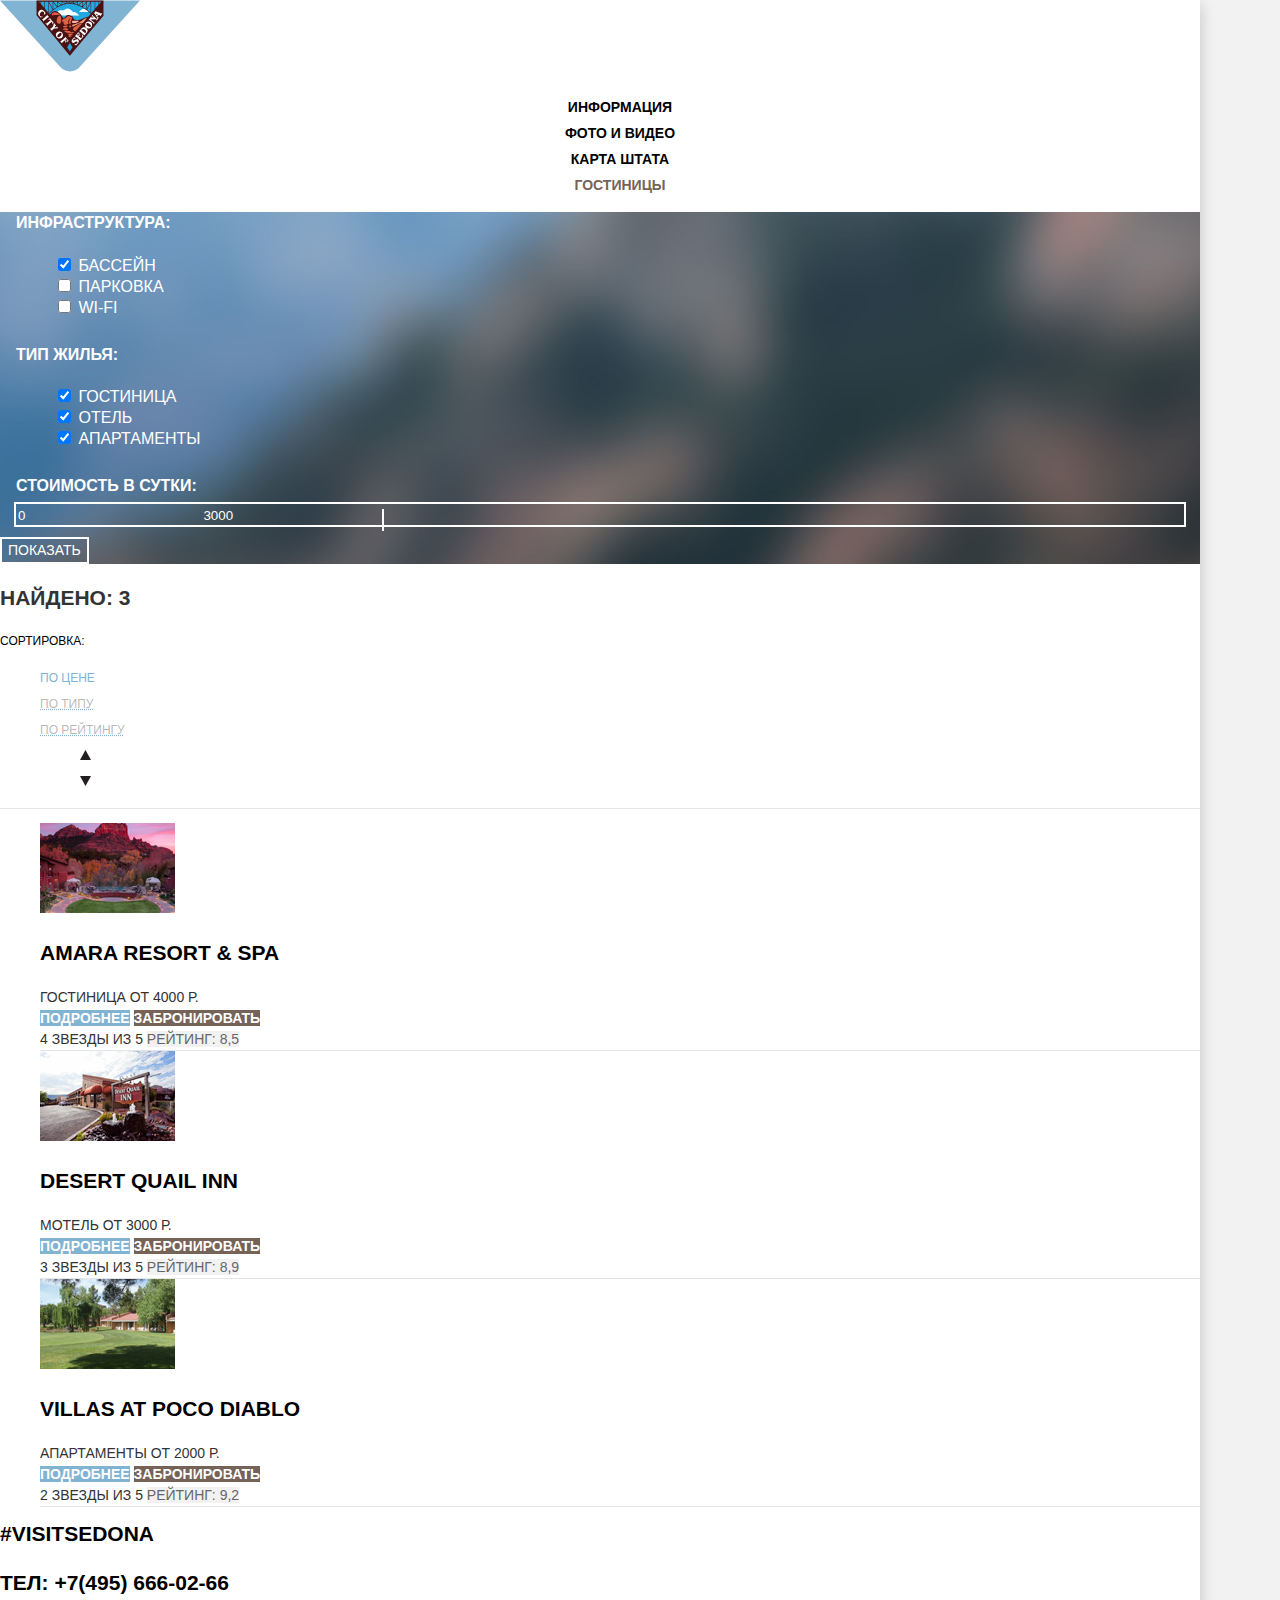
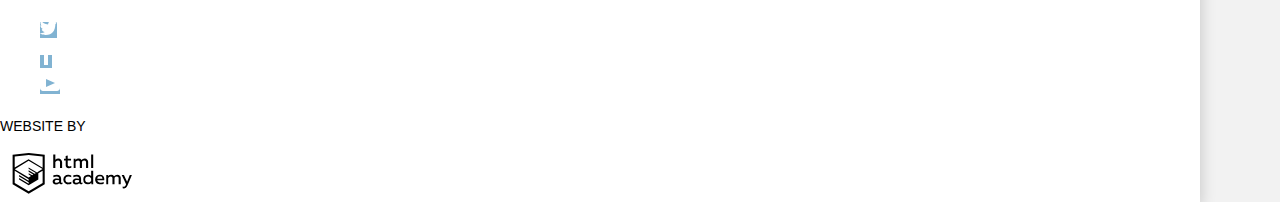
==== hotels.html @ ed93a3ad "Вносит правки в базовую стилизацию" ====
<!DOCTYPE html>
<html lang="ru">
  <head>
    <meta charset="utf-8">
    <title>Поиск жилья в городе Седона</title>
    <link href="css/normalize.css" rel="stylesheet">
    <link href="css/style.css" rel="stylesheet">
  </head>
  <body>
    <div class="container">
      <header class="main-header">
        <a href="index.html" class="main-header-logo">
          <img src="img/logo-sedona.svg" width="140" height="72" alt="Логотип сайта «Седона»">
        </a>
        <nav class="main-navigation">
          <ul class="main-navigation-list">
            <li class="main-navigation-item"><a href="info.html">Информация</a></li>
            <li class="main-navigation-item"><a href="media.html">Фото и видео</a></li>
            <li class="main-navigation-item"><a href="map.html">Карта штата</a></li>
            <li class="main-navigation-item"><a class="nav-active">Гостиницы</a></li>
          </ul>
        </nav>
      </header>

      <main class="hotels-main">
        <h1 class="visually-hidden">Поиск жилья в городе Седона</h1>
        <section class="hotels-filter">
          <h2 class="visually-hidden">Фильтр жилья</h2>
          <form class="filter-form" action="https://echo.htmlacademy.ru" method="get">
            <fieldset class="filter-fieldset">
              <legend class="filter-head">Инфраструктура:</legend>
              <ul class="filter-checkbox">
                <li><input id="filter-pool" type="checkbox" value="pool" name="hotel-amenities" checked> <label for="filter-pool">Бассейн</label></li>
                <li><input id="filter-parking" type="checkbox" value="parking" name="hotel-amenities"> <label for="filter-parking">Парковка</label></li>
                <li><input id="filter-wifi" type="checkbox" value="wi-fi" name="hotel-amenities"> <label for="filter-wifi">Wi-fi</label></li>
              </ul>
            </fieldset>
            <fieldset class="filter-fieldset">
              <legend class="filter-head">Тип жилья:</legend>
              <ul class="filter-checkbox">
                <li><input id="filter-hotel" type="checkbox" value="hotel" name="hotel-type" checked> <label for="filter-hotel">Гостиница</label></li>
                <li><input id="filter-hostel" type="checkbox" value="hostel" name="hotel-type" checked> <label for="filter-hostel">Отель</label></li>
                <li><input id="filter-apartment" type="checkbox" value="apartment" name="hotel-type" checked> <label for="filter-apartment">Апартаменты</label></li>
              </ul>
            </fieldset>
            <fieldset class="filter-fieldset">
              <legend class="filter-head">Стоимость в сутки:</legend>
                <div class="range-output">
                  <input class="range-output-field" id="filter-min" type="number" value="0" name="min"> <label class="visually-hidden" for="filter-min">Минимальная стоимость</label>
                  <input class="range-output-field" id="filter-max" type="number" value="3000" name="max"> <label class="visually-hidden" for="filter-max">Максимальная стоимость</label>
                </div>
                <div class="range-slider">
                  <div class="range-slider-pin range-slider-pin-min"></div>
                  <div class="range-slider-pin range-slider-pin-max"></div>
                </div>
              </fieldset>
            <button class="filter-btn" type="submit">Показать</button>
          </form>
        </section>

        <section class="hotels-sorting">
          <h2 class="visually-hidden">Сортировка вариантов жилья</h2>
            <p class="hotels-sorting-head">Найдено: <span class="sorting-result">3</span></p>
            <p class="sorting-types-head">Сортировка:</p>
            <ul class="sorting-types">
              <li><a class="sorting-active">По цене</a></li>
              <li><a class="sorting-inactive" href="#">По типу</a></li>
              <li><a class="sorting-inactive" href="#">По рейтингу</a></li>
              <li>
                <ul class="sorting-arrows">
                  <li><a class="arrow-inactive" href="#"><img src="img/arrow-up.svg" width="11" height="10" alt="Сортировка от меньшего к большему"></a></li> <!--Опять же не знаю как раскрасить свг при активности-->
                  <li><a class="arrow-active"><img src="img/arrow-down.svg" width="11" height="10" alt="Сортировка от большего к меньшему"></a></li>
                </ul>
              </li>
            </ul>
        </section>

        <section class="hotels">
          <h2 class="visually-hidden">Список вариантов жилья</h2>
          <ul class="hotel-list">
            <li class="hotel-item">
              <img src="img/hotel-1.jpg" width="135" height="90" alt="Фото гостиницы «Amara Resort & Spa»">
              <div>
                <a class="hotel-name" href="hotel-info/amara-resort-and-spa.html">
                  <h3 class="hotel-item-head">Amara Resort & Spa</h3>
                </a>
                <div class="hotel-list-info">
                  <span>Гостиница</span>
                  <span>От 4000 Р.</span>
                </div>
                <div class="hotel-item-btns">
                  <a class="hotel-details" href="hotel-info/amara-resort-and-spa.html">Подробнее</a>
                  <a class="hotel-book" href="hotel-booking.html">Забронировать</a>
                </div>
              </div>
              <div class="hotel-item-rate">
                <span class="star-range">4 звезды из 5</span><!--не знаю как оформить-->
                <span class="raiting">Рейтинг: 8,5</span>
              </div>
            </li>
            <li class="hotel-item">
              <img src="img/hotel-2.jpg" width="135" height="90" alt="Фото мотеля «Desert Quail Inn»">
              <div>
                <a class="hotel-name" href="hotel-info/desert-quail-inn.html">
                  <h3 class="hotel-item-head">Desert Quail Inn</h3>
                </a>
                <div class="hotel-list-info">
                  <span>Мотель</span>
                  <span>От 3000 Р.</span>
                </div>
                <div class="hotel-item-btns">
                  <a class="hotel-details" href="hotel-info/desert-quail-inn.html">Подробнее</a>
                  <a class="hotel-book" href="hotel-booking.html">Забронировать</a>
                </div>
              </div>
              <div class="hotel-item-rate">
                <span class="star-range">3 звезды из 5</span><!--не знаю как оформить-->
                <span class="raiting">Рейтинг: 8,9</span>
              </div>
            </li>
            <li class="hotel-item">
              <img src="img/hotel-3.jpg" width="135" height="90" alt="Фото мотеля «Villas at Poco Diablo»">
              <div>
                <a class="hotel-name" href="hotel-info/villas-at-poco-diablo.html">
                  <h3 class="hotel-item-head">Villas at Poco Diablo</h3>
                </a>
                <div class="hotel-list-info">
                  <span>Апартаменты</span>
                  <span>От 2000 Р.</span>
                </div>
                <div class="hotel-item-btns">
                  <a class="hotel-details" href="hotel-info/villas-at-poco-diablo.html">Подробнее</a>
                  <a class="hotel-book" href="hotel-booking.html">Забронировать</a>
                </div>
              </div>
              <div class="hotel-item-rate">
                <span class="star-range">2 звезды из 5</span><!--не знаю как оформить-->
                <span class="raiting">Рейтинг: 9,2</span>
              </div>
            </li>
          </ul>
        </section>
      </main>

      <footer class="main-footer">
        <span class="footer-hashtag">#visitSEDONA</span>
         <p class="footer-text">Тел: <a class="footer-phone" href="tel:+74956660266">+7(495) 666-02-66</a></p>
        <ul class="footer-social">
          <li>
            <a class="social-btn" href="#">
              <img src="img/icon-twt.svg" width="17" height="15" alt="Твиттер"> <!--Сделать ховеры на свг-->
              <!--
              <svg xmlns="http://www.w3.org/2000/svg" viewBox="0 0 17 15" xml:space="preserve">
                <path fill="#FFFFFF" d="M10.95,0.144c1.685-0.496,2.984,0.27,3.577,1.179c0.673-0.231,1.331-0.481,2.011-0.708
              			c-0.004,0.861-0.522,1.513-0.857,1.768c0.685,0.17,1.304-0.491,1.304-0.491c-0.169,1-1.006,1.788-1.563,2.024
              			c-0.231,6.75-3.175,11.217-10.077,11.082c-0.522,0,0.075,0-0.446,0c-0.41,0-4.164-0.46-4.898-1.887
              			c2.271,0.196,3.893-0.422,4.693-1.177c-0.96-0.3-2.679-0.477-2.979-2.95C2.064,9.09,2.279,9.212,2.905,9.103
              			C1.705,8.247,0.374,7.53,0.448,5.33c0.285,0.328,1.067,0.536,1.34,0.472c-0.703-0.241-1.97-3.36-0.894-4.952
              			c1.818,1.854,3.735,3.606,7.152,3.773C8.254,2.33,9.183,0.793,10.95,0.144z"/>
              </svg>
            -->
            </a>
          </li>
          <li>
            <a class="social-btn" href="#">
              <img src="img/icon-fb.svg" width="12" height="22" alt="Фейсбук"> <!--Сделать ховеры на свг-->
              <!--
              <svg xmlns="http://www.w3.org/2000/svg" viewBox="0 0 12 22" >
              <path fill="#FFFFFF" d="M12,4V0H8C5.791,0,4,1.791,4,4v4H0v4h4v10h4V12h4V8H8V4H12z"/>
              </svg>
            -->
            </a>
          </li>
          <li>
            <a class="social-btn" href="#">
              <img src="img/icon-yt.svg" width="20" height="16" alt="Ютуб"> <!--Сделать ховеры на свг-->
              <!--
              <svg xmlns="http://www.w3.org/2000/svg" viewBox="0 0 20 16" enable-background="new 0 0 20 16">
                <path fill="#FFFFFF" d="M17,0H3C1.35,0,0,1.35,0,3v10c0,1.65,1.35,3,3,3h14c1.65,0,3-1.35,3-3V3C20,1.35,18.65,0,17,0z
              	 M6.027,11.998V4.002L15.014,8L6.027,11.998z"/>
               -->
              </svg>
            </a>
          </li>
        </ul>
        <div>
          <p>Website by</p>
          <a class="creator-btn" href="https://htmlacademy.ru/intensive/htmlcss">
            <svg class="creator-logo" xmlns="http://www.w3.org/2000/svg" width="115" height="41" viewBox="0 0 113 39">
              <title>Логотип HTMLacademy</title>
                <path d="M46.84 28.22a2.07 2.07 0 0 0 .58-.11v1.4a3.41 3.41 0 0 1-1.24.22 1.75 1.75 0 0 1-1.75-1 5.08 5.08 0 0 1-3.3 1.13c-1.59 0-3.06-.87-3.06-2.68 0-2.24 2.08-2.93 3.9-2.93a11.63 11.63 0 0 1 2.28.26v-.31c0-1.09-.8-1.86-2.3-1.86a7.79 7.79 0 0 0-3.15.67v-1.79a10.72 10.72 0 0 1 3.35-.58c2.48 0 4 1.18 4 3.83v3.14a.57.57 0 0 0 .69.61zm-6.76-1.19a1.42 1.42 0 0 0 1.64 1.29 3.56 3.56 0 0 0 2.53-1v-1.51a10.21 10.21 0 0 0-1.9-.22c-1.1.01-2.27.35-2.27 1.45zM53.06 20.62a5.29 5.29 0 0 1 2.7.67v1.79a4.28 4.28 0 0 0-2.42-.73 2.89 2.89 0 1 0 0 5.76 5.26 5.26 0 0 0 2.55-.67v1.8a6.58 6.58 0 0 1-2.9.6 4.42 4.42 0 0 1-4.72-4.54 4.54 4.54 0 0 1 4.79-4.68zM65.84 28.22a2.07 2.07 0 0 0 .58-.11v1.4a3.41 3.41 0 0 1-1.24.22 1.75 1.75 0 0 1-1.75-1 5.08 5.08 0 0 1-3.3 1.13c-1.59 0-3.06-.87-3.06-2.68 0-2.24 2.08-2.93 3.9-2.93a11.63 11.63 0 0 1 2.28.26v-.31c0-1.09-.8-1.86-2.3-1.86a7.79 7.79 0 0 0-3.15.67v-1.79a10.72 10.72 0 0 1 3.35-.58c2.48 0 4 1.18 4 3.83v3.14a.57.57 0 0 0 .69.61zm-6.76-1.19a1.42 1.42 0 0 0 1.64 1.29 3.56 3.56 0 0 0 2.53-1v-1.51a10.21 10.21 0 0 0-1.9-.22c-1.11.01-2.27.35-2.27 1.45zM76.67 16.85v12.76h-1.76v-1.39a4.07 4.07 0 0 1-3.35 1.62 4.62 4.62 0 0 1 0-9.22 4 4 0 0 1 3.15 1.37v-5.14h2zm-4.76 5.48a2.9 2.9 0 0 0 0 5.8 3 3 0 0 0 2.79-1.84v-2.13a3.06 3.06 0 0 0-2.79-1.83zM82.99 20.62c3.48 0 4.68 2.81 4.12 5.34h-6.58c.22 1.57 1.75 2.22 3.35 2.22a6.41 6.41 0 0 0 2.77-.62v1.68a7.5 7.5 0 0 1-3.14.6c-2.68 0-5-1.53-5-4.61a4.39 4.39 0 0 1 4.48-4.61zm.09 1.62a2.39 2.39 0 0 0-2.57 2.26h4.85a2.06 2.06 0 0 0-2.28-2.26zM89.1 29.61v-8.75h1.73v1.09a4 4 0 0 1 2.92-1.33 3 3 0 0 1 2.73 1.4 4.33 4.33 0 0 1 3.06-1.4 3.21 3.21 0 0 1 3.32 3.52v5.47h-2V24.2a1.67 1.67 0 0 0-1.73-1.84 2.94 2.94 0 0 0-2.17 1.18V29.61h-2V24.2a1.67 1.67 0 0 0-1.73-1.84 3.11 3.11 0 0 0-2.32 1.35v5.91h-2zM111.47 20.86h2l-4.1 9.93c-.95 2.28-2.19 3-3.52 3a5 5 0 0 1-1.15-.15v-1.66a3 3 0 0 0 .89.13c.95 0 1.66-.67 2.17-2l.18-.44-4.16-8.82h2.13l3 6.6zM40.66 1.53v5a4 4 0 0 1 2.83-1.2A3.41 3.41 0 0 1 47.1 8.9v5.41h-2V9.15a1.9 1.9 0 0 0-2-2.1 3.08 3.08 0 0 0-2.44 1.46v5.8h-2V1.53h2zM52.43 2.42v3.12h3.17v1.71h-3.17v4c0 1.15.53 1.53 1.66 1.53a4.71 4.71 0 0 0 1.77-.35v1.68a7.14 7.14 0 0 1-2.35.38 2.68 2.68 0 0 1-3-2.88V7.23h-1.6V5.52h1.57V2.88zM58.1 14.29V5.54h1.73v1.09a4 4 0 0 1 2.92-1.33 3 3 0 0 1 2.73 1.4 4.33 4.33 0 0 1 3.06-1.4 3.21 3.21 0 0 1 3.32 3.52v5.47h-2V8.88a1.67 1.67 0 0 0-1.73-1.84 2.94 2.94 0 0 0-2.17 1.18V14.29h-2V8.88a1.67 1.67 0 0 0-1.73-1.84 3.11 3.11 0 0 0-2.32 1.35v5.91h-2zM74.72 1.52h1.95v12.76h-1.95zM15.44.02h-.16L0 1.62v28l15.28 9.09 15.28-9.09v-28zm13.12 28.45l-13.28 7.9L2 28.47V16.99l13.22 7.87v1.43l-9.07-5.4v1.38l9.11 5.47v1.46l-9.1-5.42v1.38l9.11 5.47 9.19-5.5V19.22l4.1-2.45v11.67zm0-13.16l-3.65 2.14-1.68 1-8-4.76v1.38l6.84 4.07h-.06l-.15.09-1 .57-5.64-3.36v1.38l4.45 2.65-1.05.7-3.36-2v1.38l2.21 1.3-2.25 1.35-13.16-7.82 13.17-7.92zm0-1.39L15.21 6.05l-13.2 7.86V3.41l13.28-1.39 13.28 1.39v10.51z"/>
            </svg>
          </a>
        </div>
      </footer>
    </div>
  </body>
</html>
---- css/style.css ----
/* cyrillic */
@font-face {
  font-family: "PT Sans";
  font-style: normal;
  font-weight: 400;
  font-display: swap;
  src: local("PT Sans"), local("PTSans-Regular"), url("../css/ptsans.woff2") format("woff2");
  src: local("PT Sans"), local("PTSans-Regular"), url("../css/ptsans.woff") format("woff");
}
/* cyrillic */
@font-face {
  font-family: "PT Sans";
  font-style: normal;
  font-weight: 700;
  font-display: swap;
  src: local("PT Sans Bold"), local("PTSans-Bold"), url("../css/ptsansbold.woff2") format("woff2");
  src: local("PT Sans Bold"), local("PTSans-Bold"), url("../css/ptsansbold.woff") format("woff");
}

body {
  margin: 0;
  padding: 0;

  font-family: 'PT Sans', Arial, sans-serif;
  font-size: 14px;
  line-height: 26px;
  color: #333333;

  background-color: #f2f2f2;
  text-transform: uppercase;
}

.visually-hidden,
.visually-hidden:not(:focus):not(:active),
input[type="radio"].visually-hidden,
input[type="checkbox"].visually-hidden {
  position: absolute;

  width: 1px;
  height: 1px;
  margin: -1px;
  border: 0;
  padding: 0;

  clip-path: inset(100%);
  clip: rect(0 0 0 0);
  overflow: hidden;
}

a {
  text-decoration: none;
}

.container {
  width: 1200px;
  background-color: #fff;
  box-shadow: 0 5px 15px 0px rgba(0, 1, 1, 0.2);
}

.main-navigation {
  text-transform: uppercase;
  font-weight: bold;

  background-color: #ffffff;
}

.main-navigation-list {
  list-style: none;
}

.main-navigation-list a,
.main-navigation-list li {
  text-align: center;
  color: #000000;
}

.main-navigation-list a:hover,
.main-navigation-list a:focus {
  color: #81b3d2;
}

.main-navigation-list a:active {
  color: #000000;
  opacity: 30%
}

.main-navigation-list .nav-active {
  color: #766357;
}

.main-navigation-list .nav-active:hover,
.main-navigation-list .nav-active:focus,
.main-navigation-list .nav-active:active {
  cursor: default;
  color: #766357;
}


/*main*/


.index-main {
  text-align: center;

  background-color: #ffffff;
}

.index-intro {
  width: 1200px;
  height: 510px;
  position: relative;

  text-align: center;

  background-color: #6b9ec4;
  background-image: url("../img/intro-background.jpg");
  background-position: top center;
  background-repeat: no-repeat;
}

.index-intro::after {
  content: '';
  position: absolute;
  bottom: -2px;
  left: 0px;

  width: 1200px;
  height: 59px;
  background-image: url("../img/intro-mask.svg");
}

.features-head,
.features-item .features-item-head {
  font-size: 21px;
  line-height: 26px;
  text-align: center;
  font-weight: bold;
  text-transform: uppercase;
  color: #000000;
}

.features-list,
.features-recommend-list {
  text-align: center;
  list-style: none;

  background-color: #eeeeee;
}

.features-detailed,
.features-detailed .features-item-head {
  color: #ffffff;

  background-color: #81b3d2;
}

.features-recommend-list,
.features-recommend-list .features-item-head {
  color: #000000;

  background-color: #ffffff;
}

.index-search-form {
  color: #000000;
  font-weight: bold;

  background-color: #ffffff;
  box-shadow: 0 7px 15px 0px rgba(0, 1, 1, 0.15);
}

.index-search-head {
  font-size: 30px;
  line-height: 36px;
  text-align: center;
  font-weight: bold;
  text-transform: uppercase;
  color: #000000;

  background-color: #ffffff;
}

.search-popup-btn {
  font-size: 21px;
  line-height: 26px;
  font-family: 'PT Sans', Arial, sans-serif;
  font-weight: bold;
  color: #ffffff;
  text-transform: uppercase;

  background-color: #766357;
  border: none;
}

.search-popup-btn:hover {
  background-color: #604e43;
}

.search-popup-btn:active {
  color: rgba(255, 255, 255, 0.3);
  background-color: #503e33;
}

.index-search-form input,
.index-search-form input::placeholder,
.index-search-form button {
  color: #000000;
  font-weight: bold;
  text-transform: uppercase;
  font-family: 'PT Sans', Arial, sans-serif;

  background-color: #f2f2f2;
  border: 0;
}

.hotel-search-form input:focus,
.hotel-search-form input:focus::placeholder {
  background-color: #ffffff;
  border: 2px solid #e5e5e5;
}

button.search-form-btn {
  outline: 0;
  font-size: 21px;
  line-height: 26px;
  color: #ffffff;
  background-color: #81b3d2;
}

button.search-form-btn:hover {
  background-color: #669ec0;
}
button.search-form-btn:active,
button.search-form-btn:focus {
  color: rgba(255, 255, 255, 0.3);
  background-color: #5496bd;
}

.main-footer {
  color: #000000;

  background-color: rgba(255, 255, 255, 0.9);
}

.footer-hashtag,
.footer-text {
  font-size: 21px;
  line-height: 26px;
  font-weight: bold;
}

.footer-phone {
  color: #000000;
  text-decoration: none;
}

.footer-social {
  list-style: none;
}

.social-btn {
  background-color: #81b3d2;
}

.social-btn:hover {
  background-color: #669ec0;
}

.social-btn:active {
  background-color: #5496bd;
}

.social-btn:active img {
  opacity: 30%;
}

.creator-logo {
  fill: #000000;
  width: 144px;
  height: 41px;
}

.creator-logo:hover,
.creator-logo:focus {
  fill: #81b3d2;
}

.creator-logo:active{
  fill: #bdbbbc;
}


/* hotels.html*/

.hotels-filter {
  background-color: #437aa3;
  background-image: url("../img/filter-background.jpg");
  background-repeat: no-repeat;
  background-position: 50%;
}

.filter-form {
  font-size: 16px;
  line-height: 21px;
  color: #ffffff;
}
.filter-head {
  font-weight: bold;
}

.filter-checkbox {
  list-style: none;
}
.filter-fieldset {
  border: none;
}

.range-output {
  position: relative;
  border: 2px solid #ffffff;
}

.range-output::after {
  content: '';
  position: absolute;
  width: 2px;
  height: 22px;
  top: 5px;
  bottom: 5px;
  background-color: #ffffff;
}

.range-output-field {
  color: #ffffff;
  background-color: transparent;
  border: none;
}

.filter-btn {
  font-size: 14px;
  line-height: 21px;
  text-transform: uppercase;
  color: #ffffff;

  border: 2px solid #ffffff;
  background-color: transparent;
}

.filter-btn:hover {
  color: #000000;

  background-color: #ffffff;
}

.hotels-sorting {
  border-bottom: 1px solid #e5e5e5;

}
.hotels-sorting-head {
  font-size: 21px;
  line-height: 26px;
  font-weight: bold;
}

.sorting-types-head {
  font-size: 12px;
  line-height: 18px;
  color: #000000;
}

.sorting-types,
.sorting-arrows {
  list-style: none;
}

.sorting-types a {
  font-size: 12px;
  line-height: 18px;
}

.sorting-active {
  color: #81b3d2;
}

.sorting-inactive {
  color: rgba(0, 0, 0, 0.3);
  text-decoration: underline;
  text-decoration-style: dotted;
  text-decoration-color: #81b3d2;
}

.sorting-inactive:hover {
  color: #81b3d2;
}

.sorting-inactive:active {
  color: #000000;
  text-decoration: none;
}

.arrow-active {

}

.hotel-list {
  list-style: none;
}

.hotel-item {
  font-size: 14px;
  line-height: 21px;

  border-bottom: 1px solid #e5e5e5;
  background-color: #ffffff;
}

.hotel-name,
.hotel-item-head {
  font-size: 21px;
  line-height: 26px;
  color: #000000;
  font-weight: bold;
}

.hotel-name:hover,
.hotel-item-head:hover {
  color: #81b3d2;
}

.hotel-name:active,
.hotel-item-head:active {
  color: rgba(0, 0, 0, 0.3);
}

.hotel-details {
  font-size: 14px;
  line-height: 21px;
  color: #ffffff;
  font-weight: bold;

  background-color: #81b3d2;
}

.hotel-details:hover {
  background-color: #669ec0;
}

.hotel-details:active {
  color: rgba(255, 255, 255, 0.3);

  background-color: #5496bd;
}

.hotel-book {
  font-size: 14px;
  line-height: 21px;
  color: #ffffff;
  font-weight: bold;

  background-color: #766357;
}

.hotel-book:hover {
  background-color: #604e43;
}

.hotel-book:active {
  color: rgba(255, 255, 255, 0.3);

  background-color: #503e33;
}

.star-range {
  background-image: url("../img/star.svg");
  background-repeat: repeat-x;
}

.raiting {
  font-size: 14px;
  line-height: 21px;
  color: #666666;

  background-color: #f2f2f2;
}
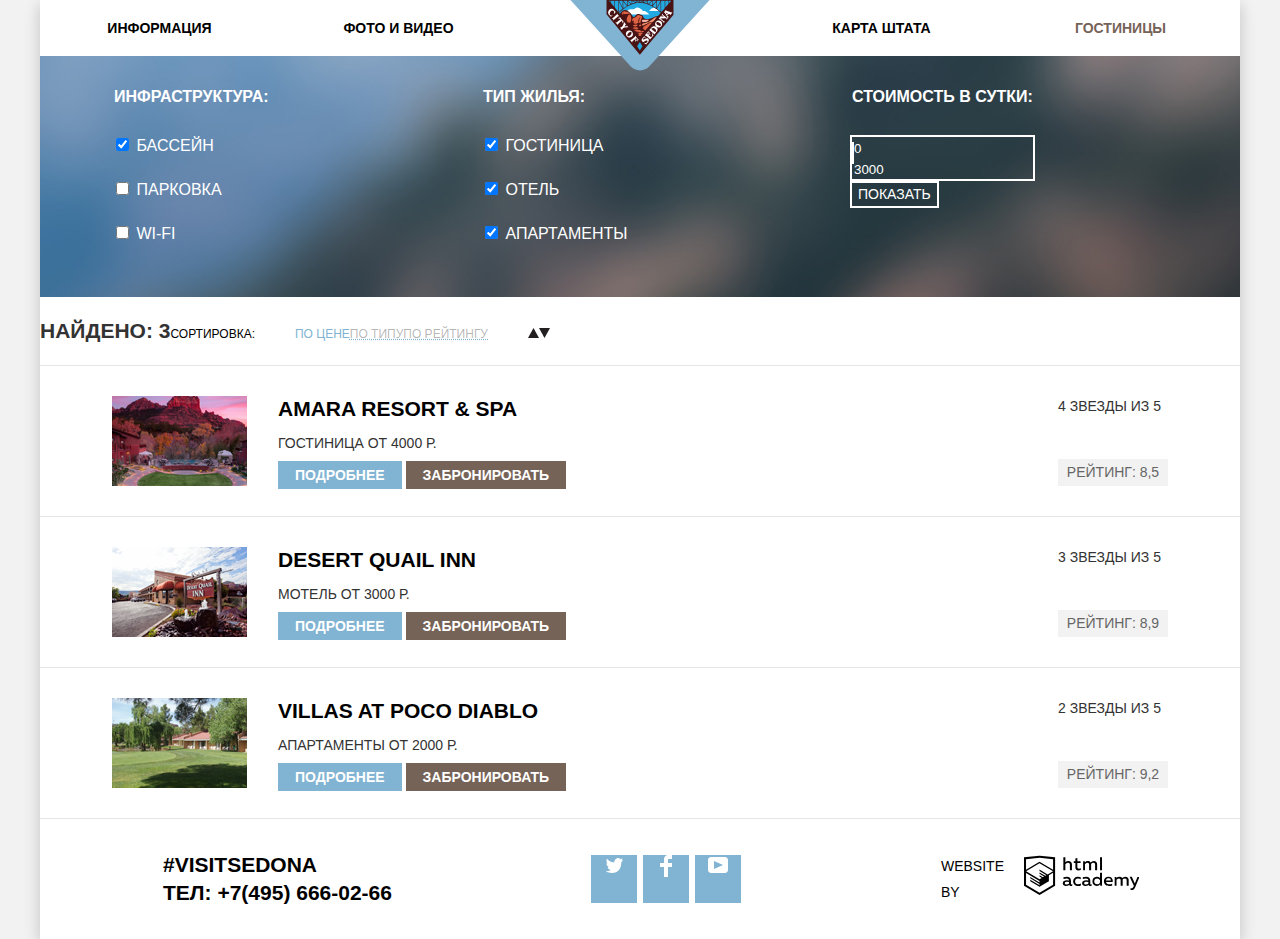
==== commit 2b15cee9: "Добавляет сетку" ====
--- a/hotels.html
+++ b/hotels.html
@@ -26,35 +26,49 @@
         <h1 class="visually-hidden">Поиск жилья в городе Седона</h1>
         <section class="hotels-filter">
           <h2 class="visually-hidden">Фильтр жилья</h2>
+
           <form class="filter-form" action="https://echo.htmlacademy.ru" method="get">
             <fieldset class="filter-fieldset">
               <legend class="filter-head">Инфраструктура:</legend>
               <ul class="filter-checkbox">
-                <li><input id="filter-pool" type="checkbox" value="pool" name="hotel-amenities" checked> <label for="filter-pool">Бассейн</label></li>
-                <li><input id="filter-parking" type="checkbox" value="parking" name="hotel-amenities"> <label for="filter-parking">Парковка</label></li>
-                <li><input id="filter-wifi" type="checkbox" value="wi-fi" name="hotel-amenities"> <label for="filter-wifi">Wi-fi</label></li>
+
+                <li class="fliter-checkbox-item"><input id="filter-pool" type="checkbox" value="pool" name="hotel-amenities" checked> <label for="filter-pool">Бассейн</label></li>
+
+                <li class="fliter-checkbox-item"><input id="filter-parking" type="checkbox" value="parking" name="hotel-amenities"> <label for="filter-parking">Парковка</label></li>
+
+                <li class="fliter-checkbox-item"><input id="filter-wifi" type="checkbox" value="wi-fi" name="hotel-amenities"> <label for="filter-wifi">Wi-fi</label></li>
               </ul>
             </fieldset>
+
             <fieldset class="filter-fieldset">
               <legend class="filter-head">Тип жилья:</legend>
               <ul class="filter-checkbox">
-                <li><input id="filter-hotel" type="checkbox" value="hotel" name="hotel-type" checked> <label for="filter-hotel">Гостиница</label></li>
-                <li><input id="filter-hostel" type="checkbox" value="hostel" name="hotel-type" checked> <label for="filter-hostel">Отель</label></li>
-                <li><input id="filter-apartment" type="checkbox" value="apartment" name="hotel-type" checked> <label for="filter-apartment">Апартаменты</label></li>
+                <li class="fliter-checkbox-item"><input id="filter-hotel" type="checkbox" value="hotel" name="hotel-type" checked> <label for="filter-hotel">Гостиница</label></li>
+
+                <li class="fliter-checkbox-item"><input id="filter-hostel" type="checkbox" value="hostel" name="hotel-type" checked> <label for="filter-hostel">Отель</label></li>
+
+                <li class="fliter-checkbox-item"><input id="filter-apartment" type="checkbox" value="apartment" name="hotel-type" checked> <label for="filter-apartment">Апартаменты</label></li>
               </ul>
             </fieldset>
-            <fieldset class="filter-fieldset">
-              <legend class="filter-head">Стоимость в сутки:</legend>
-                <div class="range-output">
-                  <input class="range-output-field" id="filter-min" type="number" value="0" name="min"> <label class="visually-hidden" for="filter-min">Минимальная стоимость</label>
-                  <input class="range-output-field" id="filter-max" type="number" value="3000" name="max"> <label class="visually-hidden" for="filter-max">Максимальная стоимость</label>
-                </div>
-                <div class="range-slider">
-                  <div class="range-slider-pin range-slider-pin-min"></div>
-                  <div class="range-slider-pin range-slider-pin-max"></div>
-                </div>
-              </fieldset>
-            <button class="filter-btn" type="submit">Показать</button>
+
+            <div class="filter-ranger-wrapper">
+              <fieldset class="filter-fieldset">
+                <legend class="filter-head">Стоимость в сутки:</legend>
+                  <div class="range-output">
+                    <div class="">
+                      <input class="range-output-field" id="filter-min" type="number" value="0" name="min"> <label class="visually-hidden" for="filter-min">Минимальная стоимость</label>
+                    </div>
+                    <div class="">
+                      <input class="range-output-field" id="filter-max" type="number" value="3000" name="max"> <label class="visually-hidden" for="filter-max">Максимальная стоимость</label>
+                    </div>
+                  </div>
+                  <div class="range-slider">
+                    <div class="range-slider-pin range-slider-pin-min"></div>
+                    <div class="range-slider-pin range-slider-pin-max"></div>
+                  </div>
+                </fieldset>
+              <button class="filter-btn" type="submit">Показать</button>
+            </div>
           </form>
         </section>
 
@@ -79,18 +93,20 @@
           <h2 class="visually-hidden">Список вариантов жилья</h2>
           <ul class="hotel-list">
             <li class="hotel-item">
-              <img src="img/hotel-1.jpg" width="135" height="90" alt="Фото гостиницы «Amara Resort & Spa»">
-              <div>
-                <a class="hotel-name" href="hotel-info/amara-resort-and-spa.html">
-                  <h3 class="hotel-item-head">Amara Resort & Spa</h3>
-                </a>
-                <div class="hotel-list-info">
-                  <span>Гостиница</span>
-                  <span>От 4000 Р.</span>
-                </div>
-                <div class="hotel-item-btns">
-                  <a class="hotel-details" href="hotel-info/amara-resort-and-spa.html">Подробнее</a>
-                  <a class="hotel-book" href="hotel-booking.html">Забронировать</a>
+              <div class="hotel-info-left">
+                <img src="img/hotel-1.jpg" width="135" height="90" alt="Фото гостиницы «Amara Resort & Spa»">
+                <div class="hotel-item-info">
+                  <a class="hotel-name" href="hotel-info/amara-resort-and-spa.html">
+                    <h3 class="hotel-item-head">Amara Resort & Spa</h3>
+                  </a>
+                  <div class="hotel-item-details">
+                    <span>Гостиница</span>
+                    <span>От 4000 Р.</span>
+                  </div>
+                  <div class="hotel-item-btns">
+                    <a class="hotel-details" href="hotel-info/amara-resort-and-spa.html">Подробнее</a>
+                    <a class="hotel-book" href="hotel-booking.html">Забронировать</a>
+                  </div>
                 </div>
               </div>
               <div class="hotel-item-rate">
@@ -99,18 +115,20 @@
               </div>
             </li>
             <li class="hotel-item">
-              <img src="img/hotel-2.jpg" width="135" height="90" alt="Фото мотеля «Desert Quail Inn»">
-              <div>
-                <a class="hotel-name" href="hotel-info/desert-quail-inn.html">
-                  <h3 class="hotel-item-head">Desert Quail Inn</h3>
-                </a>
-                <div class="hotel-list-info">
-                  <span>Мотель</span>
-                  <span>От 3000 Р.</span>
-                </div>
-                <div class="hotel-item-btns">
-                  <a class="hotel-details" href="hotel-info/desert-quail-inn.html">Подробнее</a>
-                  <a class="hotel-book" href="hotel-booking.html">Забронировать</a>
+              <div class="hotel-info-left">
+                <img src="img/hotel-2.jpg" width="135" height="90" alt="Фото мотеля «Desert Quail Inn»">
+                <div class="hotel-item-info">
+                  <a class="hotel-name" href="hotel-info/desert-quail-inn.html">
+                    <h3 class="hotel-item-head">Desert Quail Inn</h3>
+                  </a>
+                  <div class="hotel-item-details">
+                    <span>Мотель</span>
+                    <span>От 3000 Р.</span>
+                  </div>
+                  <div class="hotel-item-btns">
+                    <a class="hotel-details" href="hotel-info/desert-quail-inn.html">Подробнее</a>
+                    <a class="hotel-book" href="hotel-booking.html">Забронировать</a>
+                  </div>
                 </div>
               </div>
               <div class="hotel-item-rate">
@@ -119,18 +137,20 @@
               </div>
             </li>
             <li class="hotel-item">
-              <img src="img/hotel-3.jpg" width="135" height="90" alt="Фото мотеля «Villas at Poco Diablo»">
-              <div>
-                <a class="hotel-name" href="hotel-info/villas-at-poco-diablo.html">
-                  <h3 class="hotel-item-head">Villas at Poco Diablo</h3>
-                </a>
-                <div class="hotel-list-info">
-                  <span>Апартаменты</span>
-                  <span>От 2000 Р.</span>
-                </div>
-                <div class="hotel-item-btns">
-                  <a class="hotel-details" href="hotel-info/villas-at-poco-diablo.html">Подробнее</a>
-                  <a class="hotel-book" href="hotel-booking.html">Забронировать</a>
+              <div class="hotel-info-left">
+                <img src="img/hotel-3.jpg" width="135" height="90" alt="Фото мотеля «Villas at Poco Diablo»">
+                <div class="hotel-item-info">
+                  <a class="hotel-name" href="hotel-info/villas-at-poco-diablo.html">
+                    <h3 class="hotel-item-head">Villas at Poco Diablo</h3>
+                  </a>
+                  <div class="hotel-list-info">
+                    <span>Апартаменты</span>
+                    <span>От 2000 Р.</span>
+                  </div>
+                  <div class="hotel-item-btns">
+                    <a class="hotel-details" href="hotel-info/villas-at-poco-diablo.html">Подробнее</a>
+                    <a class="hotel-book" href="hotel-booking.html">Забронировать</a>
+                  </div>
                 </div>
               </div>
               <div class="hotel-item-rate">
@@ -143,14 +163,17 @@
       </main>
 
       <footer class="main-footer">
-        <span class="footer-hashtag">#visitSEDONA</span>
-         <p class="footer-text">Тел: <a class="footer-phone" href="tel:+74956660266">+7(495) 666-02-66</a></p>
+        <div class="">
+          <span class="footer-hashtag">#visitSEDONA</span>
+          <p class="footer-text">Тел: <a class="footer-phone" href="tel:+74956660266">+7(495) 666-02-66</a></p>
+        </div>
+
         <ul class="footer-social">
           <li>
             <a class="social-btn" href="#">
               <img src="img/icon-twt.svg" width="17" height="15" alt="Твиттер"> <!--Сделать ховеры на свг-->
               <!--
-              <svg xmlns="http://www.w3.org/2000/svg" viewBox="0 0 17 15" xml:space="preserve">
+              <svg xmlns="http://www.w3.org/2000/svg" width="17" height="15" viewBox="0 0 17 15" xml:space="preserve">
                 <path fill="#FFFFFF" d="M10.95,0.144c1.685-0.496,2.984,0.27,3.577,1.179c0.673-0.231,1.331-0.481,2.011-0.708
               			c-0.004,0.861-0.522,1.513-0.857,1.768c0.685,0.17,1.304-0.491,1.304-0.491c-0.169,1-1.006,1.788-1.563,2.024
               			c-0.231,6.75-3.175,11.217-10.077,11.082c-0.522,0,0.075,0-0.446,0c-0.41,0-4.164-0.46-4.898-1.887
@@ -165,7 +188,7 @@
             <a class="social-btn" href="#">
               <img src="img/icon-fb.svg" width="12" height="22" alt="Фейсбук"> <!--Сделать ховеры на свг-->
               <!--
-              <svg xmlns="http://www.w3.org/2000/svg" viewBox="0 0 12 22" >
+              <svg xmlns="http://www.w3.org/2000/svg" width="12" height="22" viewBox="0 0 12 22" >
               <path fill="#FFFFFF" d="M12,4V0H8C5.791,0,4,1.791,4,4v4H0v4h4v10h4V12h4V8H8V4H12z"/>
               </svg>
             -->
@@ -175,7 +198,7 @@
             <a class="social-btn" href="#">
               <img src="img/icon-yt.svg" width="20" height="16" alt="Ютуб"> <!--Сделать ховеры на свг-->
               <!--
-              <svg xmlns="http://www.w3.org/2000/svg" viewBox="0 0 20 16" enable-background="new 0 0 20 16">
+              <svg xmlns="http://www.w3.org/2000/svg" width="20" height="16" viewBox="0 0 20 16" enable-background="new 0 0 20 16">
                 <path fill="#FFFFFF" d="M17,0H3C1.35,0,0,1.35,0,3v10c0,1.65,1.35,3,3,3h14c1.65,0,3-1.35,3-3V3C20,1.35,18.65,0,17,0z
               	 M6.027,11.998V4.002L15.014,8L6.027,11.998z"/>
                -->
@@ -183,7 +206,7 @@
             </a>
           </li>
         </ul>
-        <div>
+        <div class="footer-creator">
           <p>Website by</p>
           <a class="creator-btn" href="https://htmlacademy.ru/intensive/htmlcss">
             <svg class="creator-logo" xmlns="http://www.w3.org/2000/svg" width="115" height="41" viewBox="0 0 113 39">
--- a/css/style.css
+++ b/css/style.css
@@ -30,6 +30,11 @@
   text-transform: uppercase;
 }
 
+
+*, *::before, *::after {
+ box-sizing: border-box;
+}
+
 .visually-hidden,
 .visually-hidden:not(:focus):not(:active),
 input[type="radio"].visually-hidden,
@@ -53,24 +58,51 @@
 
 .container {
   width: 1200px;
+  margin: 0 auto;
+  padding: 0;
   background-color: #fff;
   box-shadow: 0 5px 15px 0px rgba(0, 1, 1, 0.2);
 }
 
+.main-header {
+  position: relative;
+}
+
 .main-navigation {
+  min-height: 56px;
+  margin: 0;
+  padding: 0;
+
   text-transform: uppercase;
   font-weight: bold;
 
   background-color: #ffffff;
 }
 
+.main-header-logo {
+  position: absolute;
+  top: -1px;
+  left: 530px;
+  z-index: 1;
+}
+
 .main-navigation-list {
+  display: flex;
+  margin: 0;
+  padding: 15px 0;
+
   list-style: none;
 }
 
-.main-navigation-list a,
-.main-navigation-list li {
-  text-align: center;
+.main-navigation-item {
+  width: 239px;
+
+  text-align: center;
+}
+
+.main-navigation-list a {
+  padding: 15px 0;
+
   color: #000000;
 }
 
@@ -95,6 +127,9 @@
   color: #766357;
 }
 
+.main-navigation-item:nth-child(2) {
+  margin-right: 244px;
+}
 
 /*main*/
 
@@ -106,9 +141,11 @@
 }
 
 .index-intro {
+  position: relative;
   width: 1200px;
   height: 510px;
-  position: relative;
+  padding-top: 76px;
+  margin-bottom: 52px;
 
   text-align: center;
 
@@ -129,22 +166,89 @@
   background-image: url("../img/intro-mask.svg");
 }
 
+.index-features {
+  margin-bottom: 60px;
+}
+
 .features-head,
-.features-item .features-item-head {
+.features-list .features-item-head {
+  padding: 0;
+  margin: 0;
+
   font-size: 21px;
-  line-height: 26px;
+  line-height: 21px;
   text-align: center;
   font-weight: bold;
   text-transform: uppercase;
   color: #000000;
+}
+
+.features-head {
+  width: 636px;
+  margin: 0 auto 27px;
+  padding: 0 15px;
+}
+
+.features-text {
+  margin-bottom: 58px;
+}
+
+.features-list {
+  display: flex;
+  flex-direction: column;
 }
 
 .features-list,
 .features-recommend-list {
+  padding: 0;
+  margin: 0;
+
   text-align: center;
   list-style: none;
 
   background-color: #eeeeee;
+}
+
+.features-recommend-list,
+.features-item-wrapper {
+  display: flex;
+  flex-direction: row;
+  padding: 0;
+  margin: 0;
+
+  list-style: none;
+}
+
+.features-item,
+.features-recommend-item {
+  display: flex;
+  align-items: center;
+  flex-direction: column;
+  padding: 48px;
+  width: 400px;
+}
+
+.features-recommend-item {
+  padding-top: 164px;
+}
+
+.features-detailed {
+  width: inherit;
+}
+
+.features-detailed-box {
+  display:flex;
+}
+
+.features-item-text {
+  display: flex;
+  align-items: center;
+  flex-direction: column;
+  padding: 48px;
+}
+
+.features-item-head {
+  width: 160px;
 }
 
 .features-detailed,
@@ -180,7 +284,14 @@
   background-color: #ffffff;
 }
 
+.index-search-text {
+  margin-bottom: 52px;
+}
+
 .search-popup-btn {
+  width: 568px;
+  padding: 30px 0;
+
   font-size: 21px;
   line-height: 26px;
   font-family: 'PT Sans', Arial, sans-serif;
@@ -201,8 +312,54 @@
   background-color: #503e33;
 }
 
-.index-search-form input,
-.index-search-form input::placeholder,
+.index-search-form {
+  display: flex;
+  flex-direction: column;
+  width: 568px;
+  min-height: 395px;
+  margin: 0 auto;
+  padding: 55px;
+}
+
+.form-item-wrapper {
+  display: flex;
+  justify-content: space-between;
+  align-items: center;
+  margin-bottom: 29px;
+}
+
+.form-item-wrapper:last-of-type {
+  margin-bottom: 0;
+}
+
+.form-persons-wrapper {
+  display: flex;
+  justify-content: space-between;
+  align-items: center;
+  width: 226px;
+}
+
+.persons-wrapper-children {
+  width: 180px;
+}
+
+.hotel-date,
+.hotel-persons {
+  width: 346px;
+  min-height: 38px;
+  padding: 6px 12px;
+}
+
+
+.hotel-persons {
+  width: 114px;
+
+  text-align: center;
+}
+
+input.hotel-date,
+input.hotel-persons,
+.hotel-date::placeholder,
 .index-search-form button {
   color: #000000;
   font-weight: bold;
@@ -220,6 +377,9 @@
 }
 
 button.search-form-btn {
+  min-height: 58px;
+  padding: 16px;
+  margin-top: 54px;
   outline: 0;
   font-size: 21px;
   line-height: 26px;
@@ -237,6 +397,13 @@
 }
 
 .main-footer {
+  display: flex;
+  justify-content: space-between;
+  align-items: center;
+  min-height: 120px;
+  padding-left: 123px;
+  padding-right: 101px;
+
   color: #000000;
 
   background-color: rgba(255, 255, 255, 0.9);
@@ -244,6 +411,9 @@
 
 .footer-hashtag,
 .footer-text {
+  padding: 0;
+  margin: 0;
+
   font-size: 21px;
   line-height: 26px;
   font-weight: bold;
@@ -255,10 +425,23 @@
 }
 
 .footer-social {
+  display: flex;
+  justify-content: space-between;
+  align-items: center;
+  width: 150px;
+  margin: 0;
+  padding: 0;
+
   list-style: none;
 }
 
 .social-btn {
+  display: block;
+  width: 46px;
+  height: 48px;
+
+  text-align: center;
+  vertical-align: middle;
   background-color: #81b3d2;
 }
 
@@ -276,10 +459,16 @@
 
 .creator-logo {
   fill: #000000;
-  width: 144px;
+  width: 115px;
   height: 41px;
 }
 
+.footer-creator {
+  display: flex;
+  justify-content: space-between;
+  align-items: center;
+  width: 198px;
+}
 .creator-logo:hover,
 .creator-logo:focus {
   fill: #81b3d2;
@@ -293,6 +482,9 @@
 /* hotels.html*/
 
 .hotels-filter {
+  min-height: 217px;
+  padding: 30px 72px;
+
   background-color: #437aa3;
   background-image: url("../img/filter-background.jpg");
   background-repeat: no-repeat;
@@ -300,15 +492,39 @@
 }
 
 .filter-form {
+  display: flex;
+  justify-content: space-between;
+  align-items: flex-start;
+
   font-size: 16px;
   line-height: 21px;
   color: #ffffff;
 }
+
+.filter-fieldset {
+  width: 180px;
+  padding: 0;
+  margin: 0;
+
+}
+
+.fliter-checkbox-item {
+  margin-bottom: 23px;
+}
+
+.filter-ranger-wrapper {
+  width: 318px;
+}
+
 .filter-head {
+  margin-bottom: 28px;
+
   font-weight: bold;
 }
 
 .filter-checkbox {
+  padding: 0;
+  margin: 0;
   list-style: none;
 }
 .filter-fieldset {
@@ -353,6 +569,9 @@
 }
 
 .hotels-sorting {
+  display: flex;
+  align-items: baseline;
+
   border-bottom: 1px solid #e5e5e5;
 
 }
@@ -370,6 +589,7 @@
 
 .sorting-types,
 .sorting-arrows {
+  display: flex;
   list-style: none;
 }
 
@@ -403,10 +623,18 @@
 }
 
 .hotel-list {
+  padding: 0;
+  margin: 0;
   list-style: none;
 }
 
 .hotel-item {
+  display: flex;
+  justify-content:space-between;
+  align-items: flex-start;
+  min-height: 150px;
+  padding: 30px 72px;
+
   font-size: 14px;
   line-height: 21px;
 
@@ -414,8 +642,34 @@
   background-color: #ffffff;
 }
 
+.hotel-info-left {
+  display: flex;
+  justify-content: space-between;
+
+  width: 710px;
+}
+
+.hotel-item-info {
+  display: flex;
+  flex-direction: column;
+  justify-content: space-between;
+  width: 544px;
+  height: 90px;
+}
+
+.hotel-item-rate {
+  display: flex;
+  flex-direction: column;
+  justify-content: space-between;
+  width: 110px;
+  height: 90px;
+}
+
 .hotel-name,
 .hotel-item-head {
+  margin: 0;
+  padding: 0;
+
   font-size: 21px;
   line-height: 26px;
   color: #000000;
@@ -432,7 +686,11 @@
   color: rgba(0, 0, 0, 0.3);
 }
 
-.hotel-details {
+.hotel-details,
+.hotel-book {
+  width: 110px;
+  padding: 6px 17px;
+
   font-size: 14px;
   line-height: 21px;
   color: #ffffff;
@@ -452,11 +710,7 @@
 }
 
 .hotel-book {
-  font-size: 14px;
-  line-height: 21px;
-  color: #ffffff;
-  font-weight: bold;
-
+  width: 142px;
   background-color: #766357;
 }
 
@@ -476,8 +730,13 @@
 }
 
 .raiting {
+  width: 110px;
+  min-height: 27px;
+  padding: 3px 0;
+
   font-size: 14px;
   line-height: 21px;
+  text-align: center;
   color: #666666;
 
   background-color: #f2f2f2;
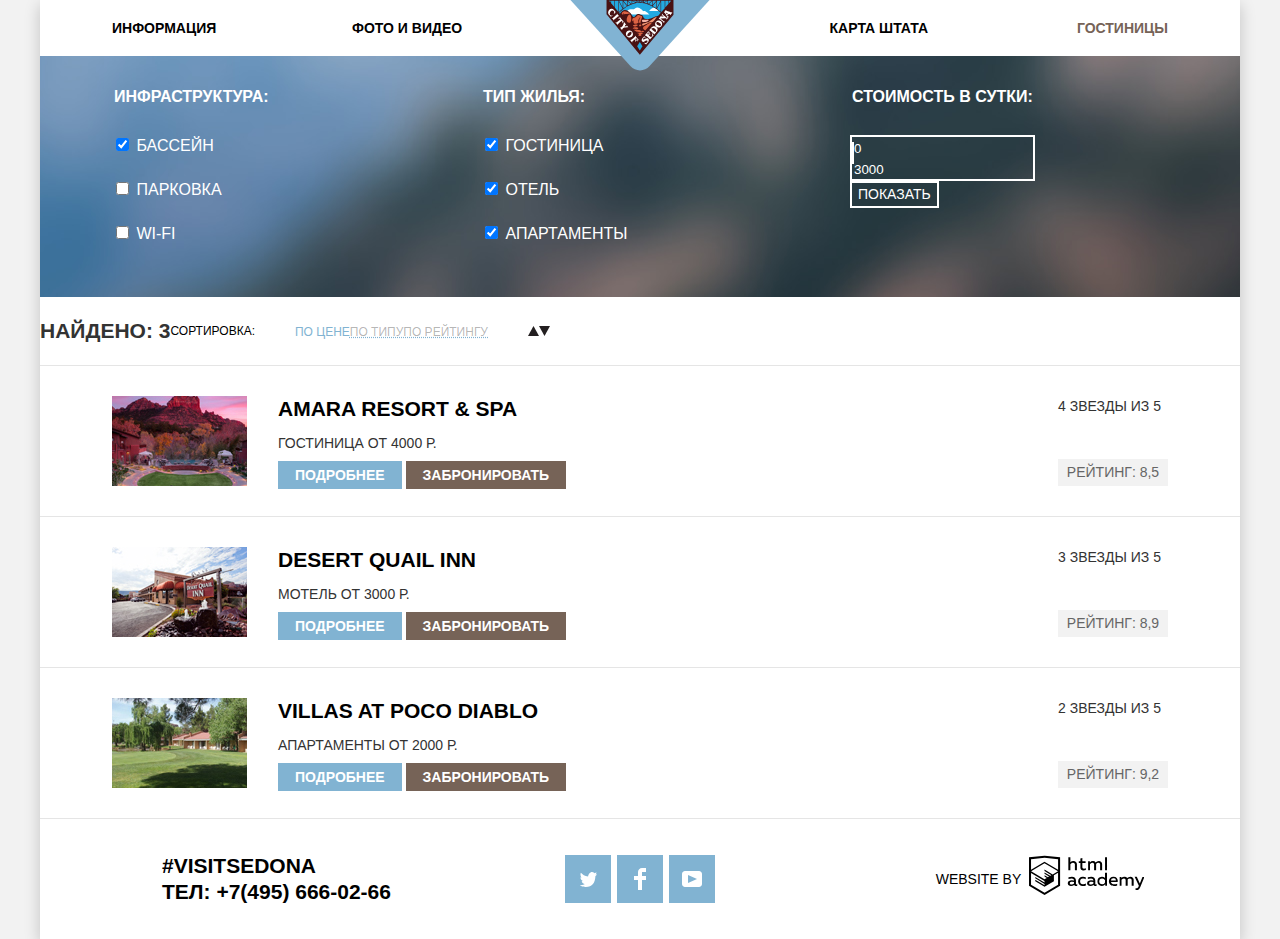
==== commit 97268a05: "Добавляет правки в сетки" ====
--- a/hotels.html
+++ b/hotels.html
@@ -16,8 +16,8 @@
           <ul class="main-navigation-list">
             <li class="main-navigation-item"><a href="info.html">Информация</a></li>
             <li class="main-navigation-item"><a href="media.html">Фото и видео</a></li>
-            <li class="main-navigation-item"><a href="map.html">Карта штата</a></li>
-            <li class="main-navigation-item"><a class="nav-active">Гостиницы</a></li>
+            <li class="main-navigation-item main-navigation-item__right"><a href="map.html">Карта штата</a></li>
+            <li class="main-navigation-item main-navigation-item__right"><a class="nav-active">Гостиницы</a></li>
           </ul>
         </nav>
       </header>
@@ -26,31 +26,23 @@
         <h1 class="visually-hidden">Поиск жилья в городе Седона</h1>
         <section class="hotels-filter">
           <h2 class="visually-hidden">Фильтр жилья</h2>
-
           <form class="filter-form" action="https://echo.htmlacademy.ru" method="get">
             <fieldset class="filter-fieldset">
               <legend class="filter-head">Инфраструктура:</legend>
               <ul class="filter-checkbox">
-
                 <li class="fliter-checkbox-item"><input id="filter-pool" type="checkbox" value="pool" name="hotel-amenities" checked> <label for="filter-pool">Бассейн</label></li>
-
                 <li class="fliter-checkbox-item"><input id="filter-parking" type="checkbox" value="parking" name="hotel-amenities"> <label for="filter-parking">Парковка</label></li>
-
                 <li class="fliter-checkbox-item"><input id="filter-wifi" type="checkbox" value="wi-fi" name="hotel-amenities"> <label for="filter-wifi">Wi-fi</label></li>
               </ul>
             </fieldset>
-
             <fieldset class="filter-fieldset">
               <legend class="filter-head">Тип жилья:</legend>
               <ul class="filter-checkbox">
                 <li class="fliter-checkbox-item"><input id="filter-hotel" type="checkbox" value="hotel" name="hotel-type" checked> <label for="filter-hotel">Гостиница</label></li>
-
                 <li class="fliter-checkbox-item"><input id="filter-hostel" type="checkbox" value="hostel" name="hotel-type" checked> <label for="filter-hostel">Отель</label></li>
-
                 <li class="fliter-checkbox-item"><input id="filter-apartment" type="checkbox" value="apartment" name="hotel-type" checked> <label for="filter-apartment">Апартаменты</label></li>
               </ul>
             </fieldset>
-
             <div class="filter-ranger-wrapper">
               <fieldset class="filter-fieldset">
                 <legend class="filter-head">Стоимость в сутки:</legend>
@@ -163,17 +155,14 @@
       </main>
 
       <footer class="main-footer">
-        <div class="">
+        <div class="main-footer-item main-footer-contacts">
           <span class="footer-hashtag">#visitSEDONA</span>
           <p class="footer-text">Тел: <a class="footer-phone" href="tel:+74956660266">+7(495) 666-02-66</a></p>
         </div>
-
-        <ul class="footer-social">
+        <ul class="main-footer-item main-footer-social">
           <li>
             <a class="social-btn" href="#">
-              <img src="img/icon-twt.svg" width="17" height="15" alt="Твиттер"> <!--Сделать ховеры на свг-->
-              <!--
-              <svg xmlns="http://www.w3.org/2000/svg" width="17" height="15" viewBox="0 0 17 15" xml:space="preserve">
+              <svg xmlns="http://www.w3.org/2000/svg" width="17" height="15" viewBox="0 0 17 15">
                 <path fill="#FFFFFF" d="M10.95,0.144c1.685-0.496,2.984,0.27,3.577,1.179c0.673-0.231,1.331-0.481,2.011-0.708
               			c-0.004,0.861-0.522,1.513-0.857,1.768c0.685,0.17,1.304-0.491,1.304-0.491c-0.169,1-1.006,1.788-1.563,2.024
               			c-0.231,6.75-3.175,11.217-10.077,11.082c-0.522,0,0.075,0-0.446,0c-0.41,0-4.164-0.46-4.898-1.887
@@ -181,32 +170,25 @@
               			C1.705,8.247,0.374,7.53,0.448,5.33c0.285,0.328,1.067,0.536,1.34,0.472c-0.703-0.241-1.97-3.36-0.894-4.952
               			c1.818,1.854,3.735,3.606,7.152,3.773C8.254,2.33,9.183,0.793,10.95,0.144z"/>
               </svg>
-            -->
             </a>
           </li>
           <li>
             <a class="social-btn" href="#">
-              <img src="img/icon-fb.svg" width="12" height="22" alt="Фейсбук"> <!--Сделать ховеры на свг-->
-              <!--
               <svg xmlns="http://www.w3.org/2000/svg" width="12" height="22" viewBox="0 0 12 22" >
               <path fill="#FFFFFF" d="M12,4V0H8C5.791,0,4,1.791,4,4v4H0v4h4v10h4V12h4V8H8V4H12z"/>
               </svg>
-            -->
             </a>
           </li>
           <li>
-            <a class="social-btn" href="#">
-              <img src="img/icon-yt.svg" width="20" height="16" alt="Ютуб"> <!--Сделать ховеры на свг-->
-              <!--
+            <a class="social-btn social-btn_last" href="#">
               <svg xmlns="http://www.w3.org/2000/svg" width="20" height="16" viewBox="0 0 20 16" enable-background="new 0 0 20 16">
                 <path fill="#FFFFFF" d="M17,0H3C1.35,0,0,1.35,0,3v10c0,1.65,1.35,3,3,3h14c1.65,0,3-1.35,3-3V3C20,1.35,18.65,0,17,0z
               	 M6.027,11.998V4.002L15.014,8L6.027,11.998z"/>
-               -->
               </svg>
             </a>
           </li>
         </ul>
-        <div class="footer-creator">
+        <div class="main-footer-item main-footer-copyright">
           <p>Website by</p>
           <a class="creator-btn" href="https://htmlacademy.ru/intensive/htmlcss">
             <svg class="creator-logo" xmlns="http://www.w3.org/2000/svg" width="115" height="41" viewBox="0 0 113 39">
--- a/css/style.css
+++ b/css/style.css
@@ -4,8 +4,7 @@
   font-style: normal;
   font-weight: 400;
   font-display: swap;
-  src: local("PT Sans"), local("PTSans-Regular"), url("../css/ptsans.woff2") format("woff2");
-  src: local("PT Sans"), local("PTSans-Regular"), url("../css/ptsans.woff") format("woff");
+  src: local("PT Sans"), local("PTSans-Regular"), url("../css/ptsans.woff2") format("woff2"), url("../css/ptsans.woff") format("woff");
 }
 /* cyrillic */
 @font-face {
@@ -13,15 +12,15 @@
   font-style: normal;
   font-weight: 700;
   font-display: swap;
-  src: local("PT Sans Bold"), local("PTSans-Bold"), url("../css/ptsansbold.woff2") format("woff2");
-  src: local("PT Sans Bold"), local("PTSans-Bold"), url("../css/ptsansbold.woff") format("woff");
+  src: local("PT Sans Bold"), local("PTSans-Bold"), url("../css/ptsansbold.woff2") format("woff2"), url("../css/ptsansbold.woff") format("woff");
 }
 
 body {
-  margin: 0;
-  padding: 0;
-
-  font-family: 'PT Sans', Arial, sans-serif;
+  min-width: 1200px;
+  margin: 0;
+  padding: 0;
+
+  font-family: "PT Sans", Arial, sans-serif;
   font-size: 14px;
   line-height: 26px;
   color: #333333;
@@ -30,8 +29,9 @@
   text-transform: uppercase;
 }
 
-
-*, *::before, *::after {
+*,
+*::before,
+*::after {
  box-sizing: border-box;
 }
 
@@ -89,20 +89,27 @@
 .main-navigation-list {
   display: flex;
   margin: 0;
+  padding: 0 72px;
+
+  list-style: none;
+}
+
+.main-navigation-item {
+  width: 240px;
   padding: 15px 0;
 
-  list-style: none;
-}
-
-.main-navigation-item {
-  width: 239px;
-
-  text-align: center;
+  text-align: left;
+}
+
+.main-navigation-item:nth-child(2) {
+  margin-right: 96px;
+}
+
+.main-navigation-item__right {
+  text-align: right;
 }
 
 .main-navigation-list a {
-  padding: 15px 0;
-
   color: #000000;
 }
 
@@ -127,9 +134,7 @@
   color: #766357;
 }
 
-.main-navigation-item:nth-child(2) {
-  margin-right: 244px;
-}
+
 
 /*main*/
 
@@ -156,7 +161,7 @@
 }
 
 .index-intro::after {
-  content: '';
+  content: """";
   position: absolute;
   bottom: -2px;
   left: 0px;
@@ -212,7 +217,7 @@
 .features-recommend-list,
 .features-item-wrapper {
   display: flex;
-  flex-direction: row;
+  flex-wrap: wrap;
   padding: 0;
   margin: 0;
 
@@ -294,7 +299,7 @@
 
   font-size: 21px;
   line-height: 26px;
-  font-family: 'PT Sans', Arial, sans-serif;
+  font-family: "PT Sans", Arial, sans-serif;
   font-weight: bold;
   color: #ffffff;
   text-transform: uppercase;
@@ -364,7 +369,7 @@
   color: #000000;
   font-weight: bold;
   text-transform: uppercase;
-  font-family: 'PT Sans', Arial, sans-serif;
+  font-family: "PT Sans", Arial, sans-serif;
 
   background-color: #f2f2f2;
   border: 0;
@@ -401,12 +406,23 @@
   justify-content: space-between;
   align-items: center;
   min-height: 120px;
-  padding-left: 123px;
-  padding-right: 101px;
 
   color: #000000;
 
   background-color: rgba(255, 255, 255, 0.9);
+}
+
+.main-footer-item {
+  display: flex;
+  justify-content: center;
+  align-items: center;
+  width: 400px;
+}
+
+.main-footer-contacts {
+  flex-direction: column;
+  align-items: baseline;
+  padding-left: 122px;
 }
 
 .footer-hashtag,
@@ -424,25 +440,26 @@
   text-decoration: none;
 }
 
-.footer-social {
-  display: flex;
-  justify-content: space-between;
+.main-footer-social {
+  margin: 0;
+  padding: 0;
+
+  list-style: none;
+}
+
+.social-btn {
+  display: flex;
+  justify-content: center;
   align-items: center;
-  width: 150px;
-  margin: 0;
-  padding: 0;
-
-  list-style: none;
-}
-
-.social-btn {
-  display: block;
   width: 46px;
   height: 48px;
-
-  text-align: center;
-  vertical-align: middle;
+  margin-right: 6px;
+
   background-color: #81b3d2;
+}
+
+.social-btn_last {
+  margin: 0;
 }
 
 .social-btn:hover {
@@ -453,22 +470,18 @@
   background-color: #5496bd;
 }
 
-.social-btn:active img {
+.social-btn:active svg {
   opacity: 30%;
 }
+
 
 .creator-logo {
   fill: #000000;
   width: 115px;
   height: 41px;
-}
-
-.footer-creator {
-  display: flex;
-  justify-content: space-between;
-  align-items: center;
-  width: 198px;
-}
+  margin-left: 8px;
+}
+
 .creator-logo:hover,
 .creator-logo:focus {
   fill: #81b3d2;
@@ -537,7 +550,7 @@
 }
 
 .range-output::after {
-  content: '';
+  content: "";
   position: absolute;
   width: 2px;
   height: 22px;
@@ -570,7 +583,7 @@
 
 .hotels-sorting {
   display: flex;
-  align-items: baseline;
+  align-items: center;
 
   border-bottom: 1px solid #e5e5e5;
 
@@ -654,7 +667,7 @@
   flex-direction: column;
   justify-content: space-between;
   width: 544px;
-  height: 90px;
+  min-height: 90px;
 }
 
 .hotel-item-rate {
@@ -667,6 +680,7 @@
 
 .hotel-name,
 .hotel-item-head {
+  width: 100%;
   margin: 0;
   padding: 0;
 
@@ -684,6 +698,10 @@
 .hotel-name:active,
 .hotel-item-head:active {
   color: rgba(0, 0, 0, 0.3);
+}
+
+.hotel-item-details {
+  width: 100%;
 }
 
 .hotel-details,
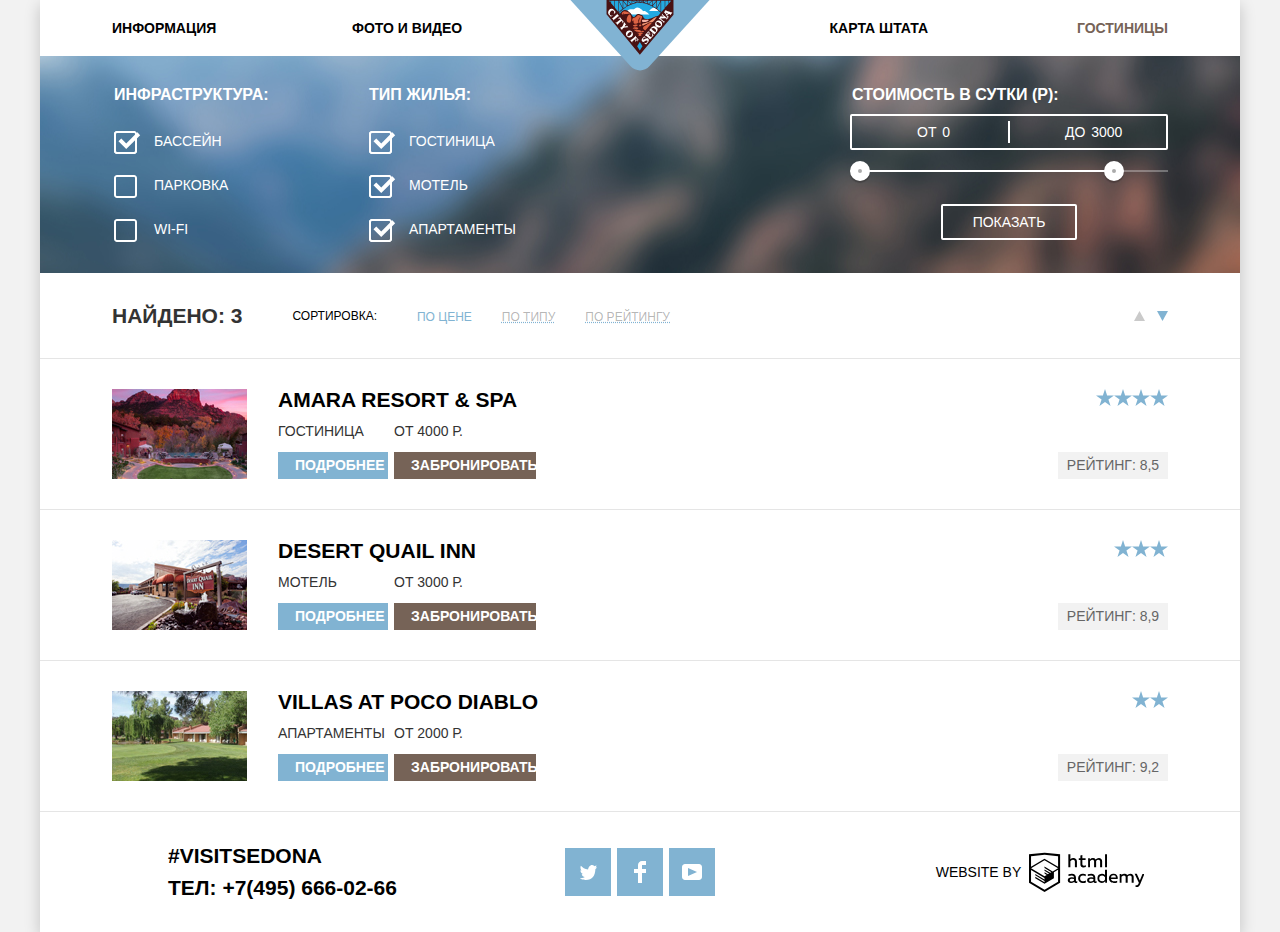
==== commit 605d61a9: "Добавляет декоративные элементы" ====
--- a/hotels.html
+++ b/hotels.html
@@ -27,58 +27,90 @@
         <section class="hotels-filter">
           <h2 class="visually-hidden">Фильтр жилья</h2>
           <form class="filter-form" action="https://echo.htmlacademy.ru" method="get">
-            <fieldset class="filter-fieldset">
-              <legend class="filter-head">Инфраструктура:</legend>
-              <ul class="filter-checkbox">
-                <li class="fliter-checkbox-item"><input id="filter-pool" type="checkbox" value="pool" name="hotel-amenities" checked> <label for="filter-pool">Бассейн</label></li>
-                <li class="fliter-checkbox-item"><input id="filter-parking" type="checkbox" value="parking" name="hotel-amenities"> <label for="filter-parking">Парковка</label></li>
-                <li class="fliter-checkbox-item"><input id="filter-wifi" type="checkbox" value="wi-fi" name="hotel-amenities"> <label for="filter-wifi">Wi-fi</label></li>
-              </ul>
-            </fieldset>
-            <fieldset class="filter-fieldset">
-              <legend class="filter-head">Тип жилья:</legend>
-              <ul class="filter-checkbox">
-                <li class="fliter-checkbox-item"><input id="filter-hotel" type="checkbox" value="hotel" name="hotel-type" checked> <label for="filter-hotel">Гостиница</label></li>
-                <li class="fliter-checkbox-item"><input id="filter-hostel" type="checkbox" value="hostel" name="hotel-type" checked> <label for="filter-hostel">Отель</label></li>
-                <li class="fliter-checkbox-item"><input id="filter-apartment" type="checkbox" value="apartment" name="hotel-type" checked> <label for="filter-apartment">Апартаменты</label></li>
-              </ul>
-            </fieldset>
-            <div class="filter-ranger-wrapper">
+            <div class="fieldset-wrap">
+              <fieldset class="filter-fieldset filter-fieldset_left">
+                <legend class="filter-head">Инфраструктура:</legend>
+                <ul class="filter-checkbox">
+                  <li class="filter-checkbox-item">
+                    <input class="visually-hidden filter-input filter-input-checkbox" id="filter-pool" type="checkbox" value="pool" name="hotel-amenities" checked>
+                    <label for="filter-pool">Бассейн</label>
+                  </li>
+                  <li class="filter-checkbox-item">
+                    <input class="visually-hidden filter-input filter-input-checkbox" id="filter-parking" type="checkbox" value="parking" name="hotel-amenities">
+                    <label for="filter-parking">Парковка</label>
+                  </li>
+                  <li class="filter-checkbox-item filter-checkbox_last">
+                    <input class="visually-hidden filter-input filter-input-checkbox" id="filter-wifi" type="checkbox" value="wi-fi" name="hotel-amenities">
+                    <label for="filter-wifi">Wi-fi</label>
+                  </li>
+                </ul>
+              </fieldset>
               <fieldset class="filter-fieldset">
-                <legend class="filter-head">Стоимость в сутки:</legend>
-                  <div class="range-output">
-                    <div class="">
-                      <input class="range-output-field" id="filter-min" type="number" value="0" name="min"> <label class="visually-hidden" for="filter-min">Минимальная стоимость</label>
-                    </div>
-                    <div class="">
-                      <input class="range-output-field" id="filter-max" type="number" value="3000" name="max"> <label class="visually-hidden" for="filter-max">Максимальная стоимость</label>
-                    </div>
-                  </div>
-                  <div class="range-slider">
-                    <div class="range-slider-pin range-slider-pin-min"></div>
-                    <div class="range-slider-pin range-slider-pin-max"></div>
-                  </div>
-                </fieldset>
-              <button class="filter-btn" type="submit">Показать</button>
+                <legend class="filter-head">Тип жилья:</legend>
+                <ul class="filter-checkbox">
+                  <li class="filter-checkbox-item">
+                    <input class="visually-hidden filter-input filter-input-checkbox" id="filter-hotel" type="checkbox" value="hotel" name="hotel-type" checked>
+                    <label for="filter-hotel">Гостиница</label>
+                  </li>
+                  <li class="filter-checkbox-item">
+                    <input class="visually-hidden filter-input filter-input-checkbox" id="filter-hostel" type="checkbox" value="hostel" name="hotel-type" checked>
+                    <label for="filter-hostel">Мотель</label>
+                  </li>
+                  <li class="filter-checkbox-item filter-checkbox_last">
+                    <input class="visually-hidden filter-input filter-input-checkbox" id="filter-apartment" type="checkbox" value="apartment" name="hotel-type" checked>
+                    <label for="filter-apartment">Апартаменты</label>
+                  </li>
+                </ul>
+              </fieldset>
             </div>
+
+            <fieldset class="filter-fieldset filter-range">
+              <legend class="filter-head range-head">Стоимость в сутки (p):</legend>
+                <div class="range-output">
+                  <label class="min-price" for="filter-min">от <input class="range-output-field" id="filter-min" type="number" value="0" min="0" step="100" max="2900" name="min-price"></label>
+                  <label class="max-price" for="filter-max">до <input class="range-output-field" id="filter-max" type="number" value="3000" min="200" step="100" max="3000" name="max-price"></label>
+                </div>
+                <div class="range-controls">
+                  <div class="range-scale">
+                    <div class="bar"></div>
+                  </div>
+                  <div class="range-toggle range-toggle-min"></div>
+                  <div class="range-toggle range-toggle-max"></div>
+                </div>
+                <button class="filter-btn" type="submit">Показать</button>
+              </fieldset>
+
           </form>
         </section>
 
         <section class="hotels-sorting">
           <h2 class="visually-hidden">Сортировка вариантов жилья</h2>
+          <div class="hotels-sorting_left">
             <p class="hotels-sorting-head">Найдено: <span class="sorting-result">3</span></p>
             <p class="sorting-types-head">Сортировка:</p>
             <ul class="sorting-types">
-              <li><a class="sorting-active">По цене</a></li>
-              <li><a class="sorting-inactive" href="#">По типу</a></li>
-              <li><a class="sorting-inactive" href="#">По рейтингу</a></li>
-              <li>
-                <ul class="sorting-arrows">
-                  <li><a class="arrow-inactive" href="#"><img src="img/arrow-up.svg" width="11" height="10" alt="Сортировка от меньшего к большему"></a></li> <!--Опять же не знаю как раскрасить свг при активности-->
-                  <li><a class="arrow-active"><img src="img/arrow-down.svg" width="11" height="10" alt="Сортировка от большего к меньшему"></a></li>
-                </ul>
-              </li>
+              <li><a class="sorting-item sorting-active">По цене</a></li>
+              <li><a class="sorting-item sorting-inactive" href="#">По типу</a></li>
+              <li><a class="sorting-item sorting-inactive" href="#">По рейтингу</a></li>
             </ul>
+          </div>
+          <ul class="sorting-arrows">
+            <li>
+              <a class="arrow-inactive" href="#">
+                <svg fill="#cacaca" xmlns="http://www.w3.org/2000/svg" width="11" height="10" viewBox="0 0 11 10">
+                    <path d="M5.5 0L0 10h11z"/>
+                </svg>
+              </a>
+            </li>
+            <li>
+              <a class="arrow-active">
+                <svg fill="#cacaca" xmlns="http://www.w3.org/2000/svg" width="11" height="10" viewBox="0 0 11 10">
+                    <path d="M5.5 10L0 0h11"/>
+                </svg>
+              </a>
+            </li>
+          </ul>
+
         </section>
 
         <section class="hotels">
@@ -92,7 +124,7 @@
                     <h3 class="hotel-item-head">Amara Resort & Spa</h3>
                   </a>
                   <div class="hotel-item-details">
-                    <span>Гостиница</span>
+                    <span class="hotel-type">Гостиница</span>
                     <span>От 4000 Р.</span>
                   </div>
                   <div class="hotel-item-btns">
@@ -102,7 +134,9 @@
                 </div>
               </div>
               <div class="hotel-item-rate">
-                <span class="star-range">4 звезды из 5</span><!--не знаю как оформить-->
+                <div class="star-range star-ammount_four">
+                  <span class="visually-hidden">4 звезды из 5</span>
+                </div>
                 <span class="raiting">Рейтинг: 8,5</span>
               </div>
             </li>
@@ -114,7 +148,7 @@
                     <h3 class="hotel-item-head">Desert Quail Inn</h3>
                   </a>
                   <div class="hotel-item-details">
-                    <span>Мотель</span>
+                    <span class="hotel-type">Мотель</span>
                     <span>От 3000 Р.</span>
                   </div>
                   <div class="hotel-item-btns">
@@ -124,7 +158,9 @@
                 </div>
               </div>
               <div class="hotel-item-rate">
-                <span class="star-range">3 звезды из 5</span><!--не знаю как оформить-->
+                <div class="star-range star-ammount_three">
+                  <span class="visually-hidden">3 звезды из 5</span>
+                </div>
                 <span class="raiting">Рейтинг: 8,9</span>
               </div>
             </li>
@@ -135,8 +171,8 @@
                   <a class="hotel-name" href="hotel-info/villas-at-poco-diablo.html">
                     <h3 class="hotel-item-head">Villas at Poco Diablo</h3>
                   </a>
-                  <div class="hotel-list-info">
-                    <span>Апартаменты</span>
+                  <div class="hotel-item-details">
+                    <span class="hotel-type">Апартаменты</span>
                     <span>От 2000 Р.</span>
                   </div>
                   <div class="hotel-item-btns">
@@ -146,7 +182,9 @@
                 </div>
               </div>
               <div class="hotel-item-rate">
-                <span class="star-range">2 звезды из 5</span><!--не знаю как оформить-->
+                <div class="star-range star-ammount_two">
+                  <span class="visually-hidden">2 звезды из 5</span>
+                </div>
                 <span class="raiting">Рейтинг: 9,2</span>
               </div>
             </li>
@@ -154,7 +192,7 @@
         </section>
       </main>
 
-      <footer class="main-footer">
+      <footer class="main-footer hotels-footer">
         <div class="main-footer-item main-footer-contacts">
           <span class="footer-hashtag">#visitSEDONA</span>
           <p class="footer-text">Тел: <a class="footer-phone" href="tel:+74956660266">+7(495) 666-02-66</a></p>
--- a/css/style.css
+++ b/css/style.css
@@ -57,6 +57,7 @@
 }
 
 .container {
+  position: relative;
   width: 1200px;
   margin: 0 auto;
   padding: 0;
@@ -148,9 +149,9 @@
 .index-intro {
   position: relative;
   width: 1200px;
-  height: 510px;
+  height: 508px;
   padding-top: 76px;
-  margin-bottom: 52px;
+  margin-bottom: 60px;
 
   text-align: center;
 
@@ -172,7 +173,7 @@
 }
 
 .index-features {
-  margin-bottom: 60px;
+  margin-bottom: 50px;
 }
 
 .features-head,
@@ -189,13 +190,111 @@
 }
 
 .features-head {
-  width: 636px;
+  width: 606px;
   margin: 0 auto 27px;
-  padding: 0 15px;
+  padding: 0;
+
+  line-height: 26px;
+}
+
+.features-item-head {
+  position: relative;
+}
+
+.features-item-head::after {
+  content: "— №1 —";
+
+  width: 74px;
+  position: absolute;
+  bottom: 21px;
+  left: 38px;
+
+  font-size: 14px;
+  line-height: 21px;
+  font-weight: normal;
+  color: #ffffff;
+}
+
+.features-item-head_second::after {
+  content: "— №2 —";
+}
+
+.features-item-head_third::after {
+  content: "— №3 —";
+
+  color: #333333;
+}
+
+.features-item-head_fourth::after {
+  content: "— №4 —";
+
+  color: #333333;
+}
+
+.features-item-head_fifth::after {
+  content: "— №5 —";
+
+  color: #333333;
+}
+
+.features-recommend_first::after {
+  content: "";
+
+  position: absolute;
+  top: 4px;
+  left: 37px;
+
+  width: 75px;
+  height: 72px;
+
+  background-image: url("../img/icon-1.svg");
+  background-repeat: no-repeat;
+  background-position: 0 0;
+
+  background-color: #ffffff;
+}
+
+.features-recommend_second::after {
+  content: "";
+
+  position: absolute;
+  top: 5px;
+  left: 38px;
+
+  width: 74px;
+  height: 70px;
+
+  background-image: url("../img/icon-2.svg");
+  background-repeat: no-repeat;
+  background-position: 0 0;
+
+  background-color: #ffffff;
+}
+
+.features-recommend_third::after {
+  content: "";
+
+  position: absolute;
+  top: 0px;
+  left: 42px;
+
+  width: 64px;
+  height: 76px;
+
+  background-image: url("../img/icon-3.svg");
+  background-repeat: no-repeat;
+  background-position: 0 0;
+
+  background-color: #ffffff;
 }
 
 .features-text {
-  margin-bottom: 58px;
+  margin-bottom: 50px;
+}
+
+.features-item-text_wrap {
+  padding-left: 5px;
+  padding-right: 5px;
 }
 
 .features-list {
@@ -224,17 +323,19 @@
   list-style: none;
 }
 
-.features-item,
+
 .features-recommend-item {
   display: flex;
   align-items: center;
   flex-direction: column;
-  padding: 48px;
+  min-height: 330px;
   width: 400px;
-}
-
-.features-recommend-item {
-  padding-top: 164px;
+  padding: 58px;
+}
+
+.features-recommend-item .features-item-head {
+  padding-top: 104px;
+  margin-bottom: 24px;
 }
 
 .features-detailed {
@@ -245,15 +346,42 @@
   display:flex;
 }
 
+.features-item-content,
+.features-item {
+  display: flex;
+  flex-direction: column;
+  align-items: center;
+  min-height: 256px;
+  padding-top: 50px;
+  padding-right: 50px;
+  padding-bottom: 40px;
+  padding-left: 50px;
+
+  line-height: 21px;
+}
+
+.features-item-conent_detailed {
+  padding-left: 40px;
+  padding-right: 40px;
+}
+
+.features-item {
+  width: 400px;
+  padding-left: 70px;
+  padding-right: 70px;
+}
+
+.features-item-content .features-item-head,
+.features-item .features-item-head{
+  padding-bottom: 64px;
+}
+
 .features-item-text {
-  display: flex;
-  align-items: center;
-  flex-direction: column;
-  padding: 48px;
+  margin: 0;
 }
 
 .features-item-head {
-  width: 160px;
+  width: 150px;
 }
 
 .features-detailed,
@@ -265,9 +393,14 @@
 
 .features-recommend-list,
 .features-recommend-list .features-item-head {
+  line-height: 21px;
   color: #000000;
 
   background-color: #ffffff;
+}
+
+.index-search {
+  position: relative;
 }
 
 .index-search-form {
@@ -279,6 +412,8 @@
 }
 
 .index-search-head {
+  margin-bottom: 24px;
+
   font-size: 30px;
   line-height: 36px;
   text-align: center;
@@ -290,12 +425,17 @@
 }
 
 .index-search-text {
-  margin-bottom: 52px;
+  margin-bottom: 48px;
+
+  line-height: 24px
 }
 
 .search-popup-btn {
+  display: flex;
+  justify-content: center;
   width: 568px;
   padding: 30px 0;
+  margin: 0 auto;
 
   font-size: 21px;
   line-height: 26px;
@@ -318,6 +458,9 @@
 }
 
 .index-search-form {
+  position: absolute;
+  left: 316px;
+  z-index: 1;
   display: flex;
   flex-direction: column;
   width: 568px;
@@ -333,8 +476,45 @@
   margin-bottom: 29px;
 }
 
+.date-field {
+  position: relative;
+}
+
+.hotel-date {
+  position: relative;
+}
+
 .form-item-wrapper:last-of-type {
   margin-bottom: 0;
+}
+
+.form-calendar {
+  position: absolute;
+  right: 9px;
+  top: 8px;
+
+  width: 21px;
+  height: 22px;
+  padding: 0;
+  margin: 0;
+
+  border: 0;
+}
+
+.form-calendar:hover svg,
+.form-calendar:focus svg,
+.form-calendar:hover,
+.form-calendar:focus {
+  outline: none;
+  fill: #000000;
+
+  cursor: pointer;
+}
+
+.form-calendar:active svg {
+  outline: none;
+
+  fill: #81b3d2;
 }
 
 .form-persons-wrapper {
@@ -346,6 +526,56 @@
 
 .persons-wrapper-children {
   width: 180px;
+}
+
+.persons-number {
+  position: relative;
+}
+
+.form-persons_minus {
+  position: absolute;
+  left: 14px;
+
+  padding: 0;
+  margin: 0;
+  border: 0;
+
+  line-height: 33px;
+  font-size: 37px;
+  letter-spacing: -2px;
+  color: #a9a9a9;
+  background: transparent;
+}
+
+.form-persons_plus {
+  position: absolute;
+  right: 14px;
+
+  padding: 0;
+  margin: 0;
+  border: 0;
+
+  line-height: 37px;
+  font-weight: bold;
+  font-size: 22px;
+  letter-spacing: -2px;
+  color: #a9a9a9;
+  background: transparent;
+}
+
+.form-persons_minus:hover,
+.form-persons_minus:focus,
+.form-persons_plus:hover,
+.form-persons_plus:focus {
+  color: #000000;
+
+  outline: none;
+  cursor: pointer;
+}
+
+.form-persons_minus:active,
+.form-persons_plus:active {
+  color: #81b3d2;
 }
 
 .hotel-date,
@@ -362,10 +592,21 @@
   text-align: center;
 }
 
+.hotel-persons[type=number]::-webkit-inner-spin-button,
+.hotel-persons[type=number]::-webkit-outer-spin-button,
+.range-output-field[type=number]::-webkit-inner-spin-button,
+.range-output-field[type=number]::-webkit-outer-spin-button {
+  -webkit-appearance: none;
+  margin: 0;
+}
+
 input.hotel-date,
 input.hotel-persons,
-.hotel-date::placeholder,
-.index-search-form button {
+.search-form-btn {
+  height: 38px;
+
+  font-size: 14px;
+  line-height: 26px;
   color: #000000;
   font-weight: bold;
   text-transform: uppercase;
@@ -374,9 +615,13 @@
   background-color: #f2f2f2;
   border: 0;
 }
-
-.hotel-search-form input:focus,
-.hotel-search-form input:focus::placeholder {
+.hotel-date::placeholder {
+  color: #000000;
+}
+
+.index-search-form input:focus {
+  outline: none;
+
   background-color: #ffffff;
   border: 2px solid #e5e5e5;
 }
@@ -402,6 +647,8 @@
 }
 
 .main-footer {
+  position: absolute;
+  bottom: 0;
   display: flex;
   justify-content: space-between;
   align-items: center;
@@ -412,6 +659,10 @@
   background-color: rgba(255, 255, 255, 0.9);
 }
 
+.hotels-footer {
+  position: static;
+}
+
 .main-footer-item {
   display: flex;
   justify-content: center;
@@ -422,7 +673,7 @@
 .main-footer-contacts {
   flex-direction: column;
   align-items: baseline;
-  padding-left: 122px;
+  padding-left: 128px;
 }
 
 .footer-hashtag,
@@ -433,6 +684,10 @@
   font-size: 21px;
   line-height: 26px;
   font-weight: bold;
+}
+
+.footer-hashtag {
+  margin-bottom: 6px;
 }
 
 .footer-phone {
@@ -462,7 +717,8 @@
   margin: 0;
 }
 
-.social-btn:hover {
+.social-btn:hover,
+.social-btn:focus {
   background-color: #669ec0;
 }
 
@@ -482,12 +738,16 @@
   margin-left: 8px;
 }
 
-.creator-logo:hover,
-.creator-logo:focus {
+.creator-btn {
+  line-height: 0;
+}
+
+.creator-btn:hover svg,
+.creator-btn:focus svg {
   fill: #81b3d2;
 }
 
-.creator-logo:active{
+.creator-btn:active svg {
   fill: #bdbbbc;
 }
 
@@ -496,7 +756,7 @@
 
 .hotels-filter {
   min-height: 217px;
-  padding: 30px 72px;
+  padding: 28px 72px;
 
   background-color: #437aa3;
   background-image: url("../img/filter-background.jpg");
@@ -514,23 +774,73 @@
   color: #ffffff;
 }
 
+.fieldset-wrap {
+  display: flex;
+}
+
 .filter-fieldset {
   width: 180px;
   padding: 0;
   margin: 0;
-
-}
-
-.fliter-checkbox-item {
+}
+
+.filter-fieldset_left {
+  margin-right: 75px;
+}
+
+.filter-checkbox-item {
   margin-bottom: 23px;
-}
-
-.filter-ranger-wrapper {
-  width: 318px;
-}
+  padding-left: 42px;
+}
+
+.filter-checkbox_last {
+  margin-bottom: 0;
+}
+
+.filter-checkbox-item label {
+  position: relative;
+
+  display: block;
+  font-size: 14px;
+  line-height: 21px;
+
+  cursor: pointer;
+  user-select: none;
+}
+
+.filter-input-checkbox + label::before {
+  content: "";
+  position: absolute;
+  top: 0;
+  left: -40px;
+
+  width: 23px;
+  height: 23px;
+
+  background-image: url("../img/checkbox-off.svg");
+  background-repeat: no-repeat;
+  background-position: 0 0;
+  background-color: transparent;
+}
+
+.filter-input-checkbox:checked + label::after {
+  content: "";
+  position: absolute;
+  top: 0;
+  left: -40px;
+
+  width: 27px;
+  height: 23px;
+
+  background-image: url("../img/checkbox-on.svg");
+  background-repeat: no-repeat;
+  background-position: 0 0;
+  background-color: transparent;
+}
+
 
 .filter-head {
-  margin-bottom: 28px;
+  margin-bottom: 26px;
 
   font-weight: bold;
 }
@@ -544,35 +854,128 @@
   border: none;
 }
 
+.filter-range {
+  width: 318px;
+
+  color: #ffffff;
+}
+
+.range-head {
+  margin-bottom: 9px;
+}
+
 .range-output {
   position: relative;
+
+  height: 36px;
+  margin-bottom: 20px;
+
+  font-size: 0;
+
   border: 2px solid #ffffff;
+  border-radius: 2px;
 }
 
 .range-output::after {
   content: "";
   position: absolute;
+  top: 50%;
+  left: 50%;
+
   width: 2px;
   height: 22px;
-  top: 5px;
-  bottom: 5px;
-  background-color: #ffffff;
-}
-
-.range-output-field {
-  color: #ffffff;
-  background-color: transparent;
+
+  background: #ffffff;
+  transform: translate(-50%, -50%);
+}
+
+.range-output label {
+  display: inline-block;
+
+  font-size: 14px;
+  line-height: 30px;
+  vertical-align: top;
+
+  cursor: pointer;
+}
+
+.range-output .min-price,
+.range-output .max-price {
+  width: 148px;
+  padding-left: 65px;
+}
+
+.range-output input {
+  width: 50px;
+  margin: 0;
+
+  color: inherit;
+  font: inherit;
+
+  background: none;
   border: none;
 }
 
+.range-controls {
+  position: relative;
+
+  margin-bottom: 32px;
+}
+
+.range-controls .range-scale {
+  height: 2px;
+  padding-left: 1px;
+
+  background: rgba(255, 255, 255, 0.3);
+}
+
+.range-controls .bar {
+  width: 80%;
+  height: 2px;
+
+  background: #ffffff;
+}
+
+.range-toggle {
+  position: absolute;
+  top: -9px;
+  width: 20px;
+  height: 20px;
+
+  background: #ababab;
+  border: 8px solid #ffffff;
+  border-radius: 50%;
+  box-shadow: 0 2px 1px 0 rgba(0, 1, 1, 0.2);
+  cursor: pointer;
+}
+
+.range-toggle:hover {
+  background: #1c4f80;
+}
+
+.range-toggle-min {
+  left: 0;
+}
+
+.range-toggle-max {
+  left: 80%;
+}
+
 .filter-btn {
+  display: block;
+  width: 136px;
+  margin: 0 auto;
+  padding: 6px 0px;
+
   font-size: 14px;
-  line-height: 21px;
+  line-height: 20px;
   text-transform: uppercase;
   color: #ffffff;
 
+  background-color: transparent;
   border: 2px solid #ffffff;
-  background-color: transparent;
+  border-radius: 2px;
+  cursor: pointer;
 }
 
 .filter-btn:hover {
@@ -583,18 +986,34 @@
 
 .hotels-sorting {
   display: flex;
+  justify-content: space-between;
   align-items: center;
+  min-height: 86px;
+  padding: 0 72px;
 
   border-bottom: 1px solid #e5e5e5;
 
 }
+
+.hotels-sorting_left {
+  display: flex;
+  align-items: center;
+}
+
 .hotels-sorting-head {
+  margin: 0;
+  margin-right: 50px;
+  padding: 0;
   font-size: 21px;
   line-height: 26px;
   font-weight: bold;
 }
 
 .sorting-types-head {
+  margin: 0;
+  margin-right: 40px;
+  padding: 0;
+
   font-size: 12px;
   line-height: 18px;
   color: #000000;
@@ -603,10 +1022,19 @@
 .sorting-types,
 .sorting-arrows {
   display: flex;
+  margin: 0;
+  padding: 0;
   list-style: none;
 }
 
-.sorting-types a {
+.sorting-arrows {
+  justify-content: space-between;
+  width: 34px;
+}
+
+.sorting-item {
+  margin-right: 30px;
+
   font-size: 12px;
   line-height: 18px;
 }
@@ -631,8 +1059,17 @@
   text-decoration: none;
 }
 
-.arrow-active {
-
+.arrow-active svg{
+  fill: #81b3d2;
+}
+
+.arrow-inactive:hover svg,
+.arrow-active:focus svg {
+  fill: #000000;
+}
+
+.arrow-inactive:focus svg {
+  fill: #81b3d2;
 }
 
 .hotel-list {
@@ -671,9 +1108,10 @@
 }
 
 .hotel-item-rate {
+  position: relative;
   display: flex;
   flex-direction: column;
-  justify-content: space-between;
+  justify-content: flex-end;
   width: 110px;
   height: 90px;
 }
@@ -685,7 +1123,7 @@
   padding: 0;
 
   font-size: 21px;
-  line-height: 26px;
+  line-height: 21px;
   color: #000000;
   font-weight: bold;
 }
@@ -701,13 +1139,24 @@
 }
 
 .hotel-item-details {
+  display: flex;
+  align-items: center;
   width: 100%;
+}
+
+.hotel-type {
+  width: 116px;
+  word-wrap: break-word;
+}
+
+.hotel-item-btns {
+  display: flex;
 }
 
 .hotel-details,
 .hotel-book {
   width: 110px;
-  padding: 6px 17px;
+  padding: 3px 17px;
 
   font-size: 14px;
   line-height: 21px;
@@ -717,6 +1166,10 @@
   background-color: #81b3d2;
 }
 
+.hotel-details {
+  margin-right: 6px;
+}
+
 .hotel-details:hover {
   background-color: #669ec0;
 }
@@ -743,8 +1196,30 @@
 }
 
 .star-range {
+  position: absolute;
+  top: 0;
+  right: 0;
+  padding-left: 90px;
+  height: 17px;
+
   background-image: url("../img/star.svg");
-  background-repeat: repeat-x;
+  background-repeat: round space;
+}
+
+.star-ammount_one {
+  padding-left: 18px;
+}
+
+.star-ammount_two {
+  padding-left: 36px;
+}
+
+.star-ammount_three {
+  padding-left: 54px;
+}
+
+.star-ammount_four {
+  padding-left: 72px;
 }
 
 .raiting {
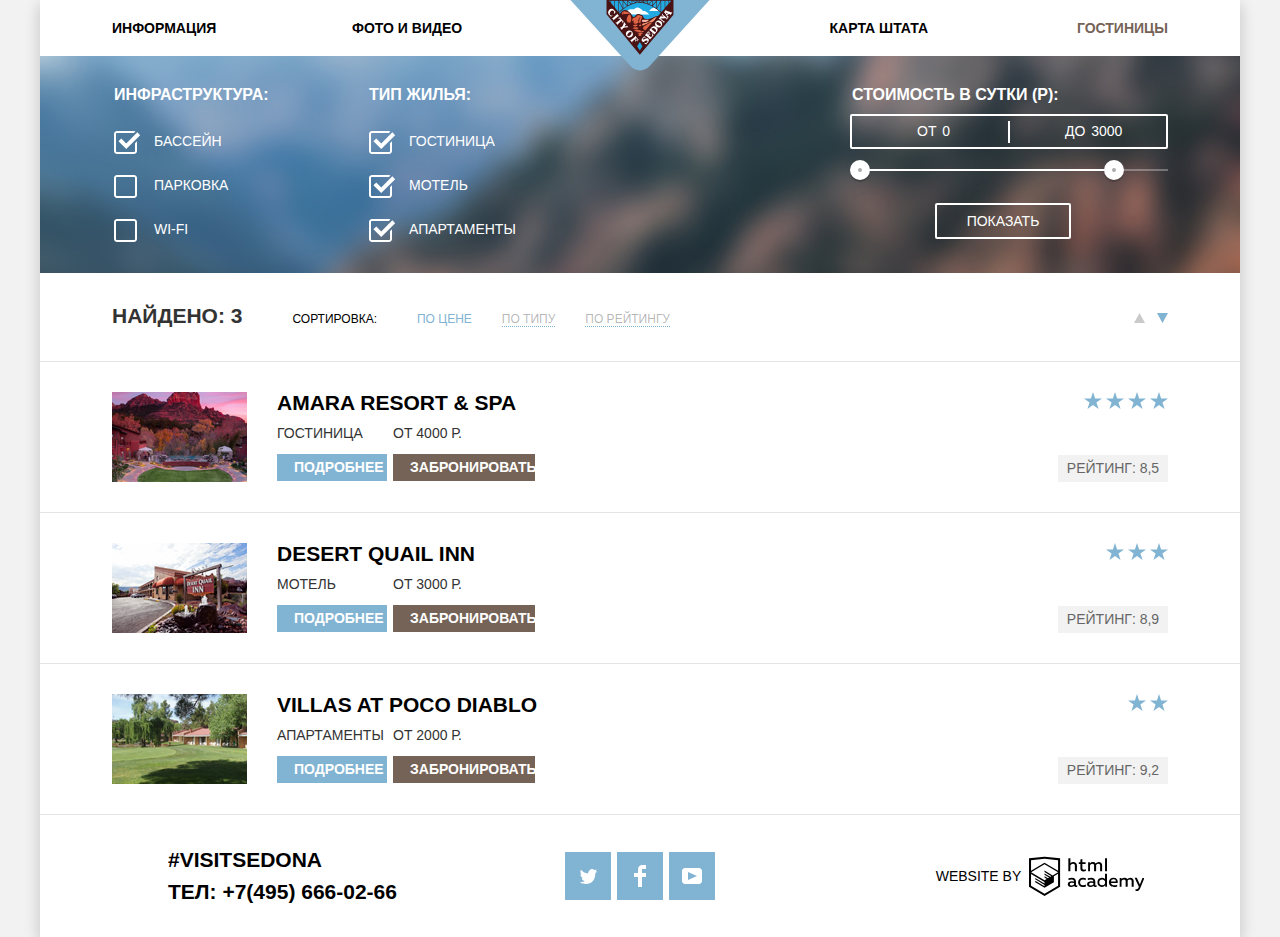
==== commit b7ce49b5: "Завершает оформление контента" ====
--- a/hotels.html
+++ b/hotels.html
@@ -9,15 +9,15 @@
   <body>
     <div class="container">
       <header class="main-header">
-        <a href="index.html" class="main-header-logo">
+        <a href="index.html" class="main-header__logo">
           <img src="img/logo-sedona.svg" width="140" height="72" alt="Логотип сайта «Седона»">
         </a>
         <nav class="main-navigation">
-          <ul class="main-navigation-list">
-            <li class="main-navigation-item"><a href="info.html">Информация</a></li>
-            <li class="main-navigation-item"><a href="media.html">Фото и видео</a></li>
-            <li class="main-navigation-item main-navigation-item__right"><a href="map.html">Карта штата</a></li>
-            <li class="main-navigation-item main-navigation-item__right"><a class="nav-active">Гостиницы</a></li>
+          <ul class="main-navigation__list">
+            <li class="main-navigation__item"><a href="info.html">Информация</a></li>
+            <li class="main-navigation__item"><a href="media.html">Фото и видео</a></li>
+            <li class="main-navigation__item main-navigation__item_right-item"><a href="map.html">Карта штата</a></li>
+            <li class="main-navigation__item main-navigation__item_right-item"><a class="nav-active">Гостиницы</a></li>
           </ul>
         </nav>
       </header>
@@ -26,166 +26,166 @@
         <h1 class="visually-hidden">Поиск жилья в городе Седона</h1>
         <section class="hotels-filter">
           <h2 class="visually-hidden">Фильтр жилья</h2>
-          <form class="filter-form" action="https://echo.htmlacademy.ru" method="get">
-            <div class="fieldset-wrap">
-              <fieldset class="filter-fieldset filter-fieldset_left">
-                <legend class="filter-head">Инфраструктура:</legend>
-                <ul class="filter-checkbox">
-                  <li class="filter-checkbox-item">
-                    <input class="visually-hidden filter-input filter-input-checkbox" id="filter-pool" type="checkbox" value="pool" name="hotel-amenities" checked>
+          <form class="hotels-form" action="https://echo.htmlacademy.ru" method="get">
+            <div class="hotels-form__fieldset-wrap">
+              <fieldset class="hotels-form__fieldset hotels-form__fieldset_left">
+                <legend class="hotels-form__fieldset-head">Инфраструктура:</legend>
+                <ul class="hotels-form__checkbox-list">
+                  <li class="hotels-form__checkbox-item">
+                    <input class="visually-hidden hotels-form__checkbox-input" id="filter-pool" type="checkbox" value="pool" name="hotel-amenities" checked>
                     <label for="filter-pool">Бассейн</label>
                   </li>
-                  <li class="filter-checkbox-item">
-                    <input class="visually-hidden filter-input filter-input-checkbox" id="filter-parking" type="checkbox" value="parking" name="hotel-amenities">
+                  <li class="hotels-form__checkbox-item">
+                    <input class="visually-hidden hotels-form__checkbox-input" id="filter-parking" type="checkbox" value="parking" name="hotel-amenities">
                     <label for="filter-parking">Парковка</label>
                   </li>
-                  <li class="filter-checkbox-item filter-checkbox_last">
-                    <input class="visually-hidden filter-input filter-input-checkbox" id="filter-wifi" type="checkbox" value="wi-fi" name="hotel-amenities">
+                  <li class="hotels-form__checkbox-item">
+                    <input class="visually-hidden hotels-form__checkbox-input" id="filter-wifi" type="checkbox" value="wi-fi" name="hotel-amenities">
                     <label for="filter-wifi">Wi-fi</label>
                   </li>
                 </ul>
               </fieldset>
-              <fieldset class="filter-fieldset">
-                <legend class="filter-head">Тип жилья:</legend>
-                <ul class="filter-checkbox">
-                  <li class="filter-checkbox-item">
-                    <input class="visually-hidden filter-input filter-input-checkbox" id="filter-hotel" type="checkbox" value="hotel" name="hotel-type" checked>
+              <fieldset class="hotels-form__fieldset">
+                <legend class="hotels-form__fieldset-head">Тип жилья:</legend>
+                <ul class="hotels-form__checkbox-list">
+                  <li class="hotels-form__checkbox-item">
+                    <input class="visually-hidden hotels-form__checkbox-input" id="filter-hotel" type="checkbox" value="hotel" name="hotel-type" checked>
                     <label for="filter-hotel">Гостиница</label>
                   </li>
-                  <li class="filter-checkbox-item">
-                    <input class="visually-hidden filter-input filter-input-checkbox" id="filter-hostel" type="checkbox" value="hostel" name="hotel-type" checked>
+                  <li class="hotels-form__checkbox-item">
+                    <input class="visually-hidden hotels-form__checkbox-input" id="filter-hostel" type="checkbox" value="hostel" name="hotel-type" checked>
                     <label for="filter-hostel">Мотель</label>
                   </li>
-                  <li class="filter-checkbox-item filter-checkbox_last">
-                    <input class="visually-hidden filter-input filter-input-checkbox" id="filter-apartment" type="checkbox" value="apartment" name="hotel-type" checked>
+                  <li class="hotels-form__checkbox-item">
+                    <input class="visually-hidden hotels-form__checkbox-input" id="filter-apartment" type="checkbox" value="apartment" name="hotel-type" checked>
                     <label for="filter-apartment">Апартаменты</label>
                   </li>
                 </ul>
               </fieldset>
             </div>
-
-            <fieldset class="filter-fieldset filter-range">
-              <legend class="filter-head range-head">Стоимость в сутки (p):</legend>
-                <div class="range-output">
-                  <label class="min-price" for="filter-min">от <input class="range-output-field" id="filter-min" type="number" value="0" min="0" step="100" max="2900" name="min-price"></label>
-                  <label class="max-price" for="filter-max">до <input class="range-output-field" id="filter-max" type="number" value="3000" min="200" step="100" max="3000" name="max-price"></label>
-                </div>
-                <div class="range-controls">
-                  <div class="range-scale">
-                    <div class="bar"></div>
-                  </div>
-                  <div class="range-toggle range-toggle-min"></div>
-                  <div class="range-toggle range-toggle-max"></div>
-                </div>
-                <button class="filter-btn" type="submit">Показать</button>
+            <fieldset class="hotels-form__fieldset hotels-form__fieldset_range">
+              <legend class="hotels-form__fieldset-head hotels-form__fieldset-head_range">Стоимость в сутки (p):</legend>
+                <div class="hotels-form__range-box">
+                  <label class="hotels-form__range-min" for="filter-min">от <input class="hotels-form__range-field" id="filter-min" type="number" value="0" min="0" step="100" max="2900" name="min-price"></label>
+                  <label class="hotels-form__range-max" for="filter-max">до <input class="hotels-form__range-field" id="filter-max" type="number" value="3000" min="200" step="100" max="3000" name="max-price"></label>
+                </div>
+                <div class="hotels-form__range-controls">
+                  <div class="hotels-form__range-scale">
+                    <div class="hotels-form__range-bar"></div>
+                  </div>
+                  <div class="hotels-form__range-toggle hotels-form__range-toggle_min"></div>
+                  <div class="hotels-form__range-toggle hotels-form__range-toggle_max"></div>
+                </div>
+                <button class="hotels-form__btn" type="submit">Показать</button>
               </fieldset>
-
           </form>
         </section>
 
-        <section class="hotels-sorting">
+        <section>
           <h2 class="visually-hidden">Сортировка вариантов жилья</h2>
-          <div class="hotels-sorting_left">
-            <p class="hotels-sorting-head">Найдено: <span class="sorting-result">3</span></p>
-            <p class="sorting-types-head">Сортировка:</p>
-            <ul class="sorting-types">
-              <li><a class="sorting-item sorting-active">По цене</a></li>
-              <li><a class="sorting-item sorting-inactive" href="#">По типу</a></li>
-              <li><a class="sorting-item sorting-inactive" href="#">По рейтингу</a></li>
+          <div class="hotels-sorting">
+            <div class="hotels-sorting__left-box">
+              <p class="hotels-sorting__head">Найдено: <span class="sorting-result">3</span></p>
+              <p class="hotels-sorting__types-head">Сортировка:</p>
+              <ul class="hotels-sorting__types-list">
+                <li><a class="hotels-sorting__types-item hotels-sorting__types-item_active">По цене</a></li>
+                <li><a class="hotels-sorting__types-item hotels-sorting__types-item_inactive" href="#">По типу</a></li>
+                <li><a class="hotels-sorting__types-item hotels-sorting__types-item_inactive" href="#">По рейтингу</a></li>
+              </ul>
+            </div>
+            <ul class="hotels-sorting__arrows">
+              <li>
+                <a class="hotels-sorting__arrow-inactive" href="#">
+                  <svg fill="#cacaca" xmlns="http://www.w3.org/2000/svg" width="11" height="10" viewBox="0 0 11 10">
+                      <path d="M5.5 0L0 10h11z"/>
+                  </svg>
+                </a>
+              </li>
+              <li>
+                <a class="hotels-sorting__arrow-active">
+                  <svg fill="#cacaca" xmlns="http://www.w3.org/2000/svg" width="11" height="10" viewBox="0 0 11 10">
+                      <path d="M5.5 10L0 0h11"/>
+                  </svg>
+                </a>
+              </li>
             </ul>
+
           </div>
-          <ul class="sorting-arrows">
-            <li>
-              <a class="arrow-inactive" href="#">
-                <svg fill="#cacaca" xmlns="http://www.w3.org/2000/svg" width="11" height="10" viewBox="0 0 11 10">
-                    <path d="M5.5 0L0 10h11z"/>
-                </svg>
-              </a>
+        </section>
+
+        <section>
+          <h2 class="visually-hidden">Список вариантов жилья</h2>
+          <ul class="hotels-list">
+            <li class="hotels-item">
+              <div class="hotels-item__left-box">
+                <img src="img/hotel-1.jpg" width="135" height="90" alt="Фото гостиницы «Amara Resort & Spa»">
+                <div class="hotels-item__info">
+                  <a class="hotels-item__name" href="hotel-info/amara-resort-and-spa.html">
+                    <h3 class="hotels-item__head">Amara Resort & Spa</h3>
+                  </a>
+                  <div class="hotels-item__details">
+                    <span class="hotels-item__type">Гостиница</span>
+                    <span>От 4000 Р.</span>
+                  </div>
+                  <div class="hotels-item__btns">
+                    <a class="hotels-item__details-btn" href="hotel-info/amara-resort-and-spa.html">Подробнее</a>
+                    <a class="hotels-item__book-btn" href="hotel-booking.html">Забронировать</a>
+                  </div>
+                </div>
+              </div>
+              <div class="hotels-item__right-box">
+                <div class="hotels-item__star-range hotels-item__star-range_four">
+                  <span class="visually-hidden">4 звезды из 5</span>
+                </div>
+                <span class="hotels-item__raiting">Рейтинг: 8,5</span>
+              </div>
             </li>
-            <li>
-              <a class="arrow-active">
-                <svg fill="#cacaca" xmlns="http://www.w3.org/2000/svg" width="11" height="10" viewBox="0 0 11 10">
-                    <path d="M5.5 10L0 0h11"/>
-                </svg>
-              </a>
+            <li class="hotels-item">
+              <div class="hotels-item__left-box">
+                <img src="img/hotel-2.jpg" width="135" height="90" alt="Фото мотеля «Desert Quail Inn»">
+                <div class="hotels-item__info">
+                  <a class="hotels-item__name" href="hotel-info/desert-quail-inn.html">
+                    <h3 class="hotels-item__head">Desert Quail Inn</h3>
+                  </a>
+                  <div class="hotels-item__details">
+                    <span class="hotels-item__type">Мотель</span>
+                    <span>От 3000 Р.</span>
+                  </div>
+                  <div class="hotels-item__btns">
+                    <a class="hotels-item__details-btn" href="hotel-info/desert-quail-inn.html">Подробнее</a>
+                    <a class="hotels-item__book-btn" href="hotel-booking.html">Забронировать</a>
+                  </div>
+                </div>
+              </div>
+              <div class="hotels-item__right-box">
+                <div class="hotels-item__star-range hotels-item__star-range_three">
+                  <span class="visually-hidden">3 звезды из 5</span>
+                </div>
+                <span class="hotels-item__raiting">Рейтинг: 8,9</span>
+              </div>
             </li>
-          </ul>
-
-        </section>
-
-        <section class="hotels">
-          <h2 class="visually-hidden">Список вариантов жилья</h2>
-          <ul class="hotel-list">
-            <li class="hotel-item">
-              <div class="hotel-info-left">
-                <img src="img/hotel-1.jpg" width="135" height="90" alt="Фото гостиницы «Amara Resort & Spa»">
-                <div class="hotel-item-info">
-                  <a class="hotel-name" href="hotel-info/amara-resort-and-spa.html">
-                    <h3 class="hotel-item-head">Amara Resort & Spa</h3>
+            <li class="hotels-item">
+              <div class="hotels-item__left-box">
+                <img src="img/hotel-3.jpg" width="135" height="90" alt="Фото мотеля «Villas at Poco Diablo»">
+                <div class="hotels-item__info">
+                  <a class="hotels-item__name" href="hotel-info/villas-at-poco-diablo.html">
+                    <h3 class="hotels-item__head">Villas at Poco Diablo</h3>
                   </a>
-                  <div class="hotel-item-details">
-                    <span class="hotel-type">Гостиница</span>
-                    <span>От 4000 Р.</span>
-                  </div>
-                  <div class="hotel-item-btns">
-                    <a class="hotel-details" href="hotel-info/amara-resort-and-spa.html">Подробнее</a>
-                    <a class="hotel-book" href="hotel-booking.html">Забронировать</a>
-                  </div>
-                </div>
-              </div>
-              <div class="hotel-item-rate">
-                <div class="star-range star-ammount_four">
-                  <span class="visually-hidden">4 звезды из 5</span>
-                </div>
-                <span class="raiting">Рейтинг: 8,5</span>
-              </div>
-            </li>
-            <li class="hotel-item">
-              <div class="hotel-info-left">
-                <img src="img/hotel-2.jpg" width="135" height="90" alt="Фото мотеля «Desert Quail Inn»">
-                <div class="hotel-item-info">
-                  <a class="hotel-name" href="hotel-info/desert-quail-inn.html">
-                    <h3 class="hotel-item-head">Desert Quail Inn</h3>
-                  </a>
-                  <div class="hotel-item-details">
-                    <span class="hotel-type">Мотель</span>
-                    <span>От 3000 Р.</span>
-                  </div>
-                  <div class="hotel-item-btns">
-                    <a class="hotel-details" href="hotel-info/desert-quail-inn.html">Подробнее</a>
-                    <a class="hotel-book" href="hotel-booking.html">Забронировать</a>
-                  </div>
-                </div>
-              </div>
-              <div class="hotel-item-rate">
-                <div class="star-range star-ammount_three">
-                  <span class="visually-hidden">3 звезды из 5</span>
-                </div>
-                <span class="raiting">Рейтинг: 8,9</span>
-              </div>
-            </li>
-            <li class="hotel-item">
-              <div class="hotel-info-left">
-                <img src="img/hotel-3.jpg" width="135" height="90" alt="Фото мотеля «Villas at Poco Diablo»">
-                <div class="hotel-item-info">
-                  <a class="hotel-name" href="hotel-info/villas-at-poco-diablo.html">
-                    <h3 class="hotel-item-head">Villas at Poco Diablo</h3>
-                  </a>
-                  <div class="hotel-item-details">
-                    <span class="hotel-type">Апартаменты</span>
+                  <div class="hotels-item__details">
+                    <span class="hotels-item__type">Апартаменты</span>
                     <span>От 2000 Р.</span>
                   </div>
-                  <div class="hotel-item-btns">
-                    <a class="hotel-details" href="hotel-info/villas-at-poco-diablo.html">Подробнее</a>
-                    <a class="hotel-book" href="hotel-booking.html">Забронировать</a>
-                  </div>
-                </div>
-              </div>
-              <div class="hotel-item-rate">
-                <div class="star-range star-ammount_two">
+                  <div class="hotels-item__btns">
+                    <a class="hotels-item__details-btn" href="hotel-info/villas-at-poco-diablo.html">Подробнее</a>
+                    <a class="hotels-item__book-btn" href="hotel-booking.html">Забронировать</a>
+                  </div>
+                </div>
+              </div>
+              <div class="hotels-item__right-box">
+                <div class="hotels-item__star-range hotels-item__star-range_two">
                   <span class="visually-hidden">2 звезды из 5</span>
                 </div>
-                <span class="raiting">Рейтинг: 9,2</span>
+                <span class="hotels-item__raiting">Рейтинг: 9,2</span>
               </div>
             </li>
           </ul>
@@ -193,13 +193,13 @@
       </main>
 
       <footer class="main-footer hotels-footer">
-        <div class="main-footer-item main-footer-contacts">
-          <span class="footer-hashtag">#visitSEDONA</span>
-          <p class="footer-text">Тел: <a class="footer-phone" href="tel:+74956660266">+7(495) 666-02-66</a></p>
+        <div class="main-footer__item main-footer__item_contacts">
+          <span class="main-footer__hashtag">#visitSEDONA</span>
+          <p class="main-footer__text">Тел: <a class="footer-phone" href="tel:+74956660266">+7(495) 666-02-66</a></p>
         </div>
-        <ul class="main-footer-item main-footer-social">
+        <ul class="main-footer__item main-footer__item_social">
           <li>
-            <a class="social-btn" href="#">
+            <a class="main-footer__social-btn" href="#">
               <svg xmlns="http://www.w3.org/2000/svg" width="17" height="15" viewBox="0 0 17 15">
                 <path fill="#FFFFFF" d="M10.95,0.144c1.685-0.496,2.984,0.27,3.577,1.179c0.673-0.231,1.331-0.481,2.011-0.708
               			c-0.004,0.861-0.522,1.513-0.857,1.768c0.685,0.17,1.304-0.491,1.304-0.491c-0.169,1-1.006,1.788-1.563,2.024
@@ -211,14 +211,14 @@
             </a>
           </li>
           <li>
-            <a class="social-btn" href="#">
+            <a class="main-footer__social-btn" href="#">
               <svg xmlns="http://www.w3.org/2000/svg" width="12" height="22" viewBox="0 0 12 22" >
               <path fill="#FFFFFF" d="M12,4V0H8C5.791,0,4,1.791,4,4v4H0v4h4v10h4V12h4V8H8V4H12z"/>
               </svg>
             </a>
           </li>
           <li>
-            <a class="social-btn social-btn_last" href="#">
+            <a class="main-footer__social-btn main-footer__social-btn_last" href="#">
               <svg xmlns="http://www.w3.org/2000/svg" width="20" height="16" viewBox="0 0 20 16" enable-background="new 0 0 20 16">
                 <path fill="#FFFFFF" d="M17,0H3C1.35,0,0,1.35,0,3v10c0,1.65,1.35,3,3,3h14c1.65,0,3-1.35,3-3V3C20,1.35,18.65,0,17,0z
               	 M6.027,11.998V4.002L15.014,8L6.027,11.998z"/>
@@ -226,10 +226,10 @@
             </a>
           </li>
         </ul>
-        <div class="main-footer-item main-footer-copyright">
+        <div class="main-footer__item">
           <p>Website by</p>
-          <a class="creator-btn" href="https://htmlacademy.ru/intensive/htmlcss">
-            <svg class="creator-logo" xmlns="http://www.w3.org/2000/svg" width="115" height="41" viewBox="0 0 113 39">
+          <a class="main-footer__creator-btn" href="https://htmlacademy.ru/intensive/htmlcss">
+            <svg class="main-footer__creator-logo" xmlns="http://www.w3.org/2000/svg" width="115" height="41" viewBox="0 0 113 39">
               <title>Логотип HTMLacademy</title>
                 <path d="M46.84 28.22a2.07 2.07 0 0 0 .58-.11v1.4a3.41 3.41 0 0 1-1.24.22 1.75 1.75 0 0 1-1.75-1 5.08 5.08 0 0 1-3.3 1.13c-1.59 0-3.06-.87-3.06-2.68 0-2.24 2.08-2.93 3.9-2.93a11.63 11.63 0 0 1 2.28.26v-.31c0-1.09-.8-1.86-2.3-1.86a7.79 7.79 0 0 0-3.15.67v-1.79a10.72 10.72 0 0 1 3.35-.58c2.48 0 4 1.18 4 3.83v3.14a.57.57 0 0 0 .69.61zm-6.76-1.19a1.42 1.42 0 0 0 1.64 1.29 3.56 3.56 0 0 0 2.53-1v-1.51a10.21 10.21 0 0 0-1.9-.22c-1.1.01-2.27.35-2.27 1.45zM53.06 20.62a5.29 5.29 0 0 1 2.7.67v1.79a4.28 4.28 0 0 0-2.42-.73 2.89 2.89 0 1 0 0 5.76 5.26 5.26 0 0 0 2.55-.67v1.8a6.58 6.58 0 0 1-2.9.6 4.42 4.42 0 0 1-4.72-4.54 4.54 4.54 0 0 1 4.79-4.68zM65.84 28.22a2.07 2.07 0 0 0 .58-.11v1.4a3.41 3.41 0 0 1-1.24.22 1.75 1.75 0 0 1-1.75-1 5.08 5.08 0 0 1-3.3 1.13c-1.59 0-3.06-.87-3.06-2.68 0-2.24 2.08-2.93 3.9-2.93a11.63 11.63 0 0 1 2.28.26v-.31c0-1.09-.8-1.86-2.3-1.86a7.79 7.79 0 0 0-3.15.67v-1.79a10.72 10.72 0 0 1 3.35-.58c2.48 0 4 1.18 4 3.83v3.14a.57.57 0 0 0 .69.61zm-6.76-1.19a1.42 1.42 0 0 0 1.64 1.29 3.56 3.56 0 0 0 2.53-1v-1.51a10.21 10.21 0 0 0-1.9-.22c-1.11.01-2.27.35-2.27 1.45zM76.67 16.85v12.76h-1.76v-1.39a4.07 4.07 0 0 1-3.35 1.62 4.62 4.62 0 0 1 0-9.22 4 4 0 0 1 3.15 1.37v-5.14h2zm-4.76 5.48a2.9 2.9 0 0 0 0 5.8 3 3 0 0 0 2.79-1.84v-2.13a3.06 3.06 0 0 0-2.79-1.83zM82.99 20.62c3.48 0 4.68 2.81 4.12 5.34h-6.58c.22 1.57 1.75 2.22 3.35 2.22a6.41 6.41 0 0 0 2.77-.62v1.68a7.5 7.5 0 0 1-3.14.6c-2.68 0-5-1.53-5-4.61a4.39 4.39 0 0 1 4.48-4.61zm.09 1.62a2.39 2.39 0 0 0-2.57 2.26h4.85a2.06 2.06 0 0 0-2.28-2.26zM89.1 29.61v-8.75h1.73v1.09a4 4 0 0 1 2.92-1.33 3 3 0 0 1 2.73 1.4 4.33 4.33 0 0 1 3.06-1.4 3.21 3.21 0 0 1 3.32 3.52v5.47h-2V24.2a1.67 1.67 0 0 0-1.73-1.84 2.94 2.94 0 0 0-2.17 1.18V29.61h-2V24.2a1.67 1.67 0 0 0-1.73-1.84 3.11 3.11 0 0 0-2.32 1.35v5.91h-2zM111.47 20.86h2l-4.1 9.93c-.95 2.28-2.19 3-3.52 3a5 5 0 0 1-1.15-.15v-1.66a3 3 0 0 0 .89.13c.95 0 1.66-.67 2.17-2l.18-.44-4.16-8.82h2.13l3 6.6zM40.66 1.53v5a4 4 0 0 1 2.83-1.2A3.41 3.41 0 0 1 47.1 8.9v5.41h-2V9.15a1.9 1.9 0 0 0-2-2.1 3.08 3.08 0 0 0-2.44 1.46v5.8h-2V1.53h2zM52.43 2.42v3.12h3.17v1.71h-3.17v4c0 1.15.53 1.53 1.66 1.53a4.71 4.71 0 0 0 1.77-.35v1.68a7.14 7.14 0 0 1-2.35.38 2.68 2.68 0 0 1-3-2.88V7.23h-1.6V5.52h1.57V2.88zM58.1 14.29V5.54h1.73v1.09a4 4 0 0 1 2.92-1.33 3 3 0 0 1 2.73 1.4 4.33 4.33 0 0 1 3.06-1.4 3.21 3.21 0 0 1 3.32 3.52v5.47h-2V8.88a1.67 1.67 0 0 0-1.73-1.84 2.94 2.94 0 0 0-2.17 1.18V14.29h-2V8.88a1.67 1.67 0 0 0-1.73-1.84 3.11 3.11 0 0 0-2.32 1.35v5.91h-2zM74.72 1.52h1.95v12.76h-1.95zM15.44.02h-.16L0 1.62v28l15.28 9.09 15.28-9.09v-28zm13.12 28.45l-13.28 7.9L2 28.47V16.99l13.22 7.87v1.43l-9.07-5.4v1.38l9.11 5.47v1.46l-9.1-5.42v1.38l9.11 5.47 9.19-5.5V19.22l4.1-2.45v11.67zm0-13.16l-3.65 2.14-1.68 1-8-4.76v1.38l6.84 4.07h-.06l-.15.09-1 .57-5.64-3.36v1.38l4.45 2.65-1.05.7-3.36-2v1.38l2.21 1.3-2.25 1.35-13.16-7.82 13.17-7.92zm0-1.39L15.21 6.05l-13.2 7.86V3.41l13.28-1.39 13.28 1.39v10.51z"/>
             </svg>
--- a/css/style.css
+++ b/css/style.css
@@ -19,6 +19,8 @@
   min-width: 1200px;
   margin: 0;
   padding: 0;
+  box-sizing: border-box;
+
 
   font-family: "PT Sans", Arial, sans-serif;
   font-size: 14px;
@@ -27,12 +29,14 @@
 
   background-color: #f2f2f2;
   text-transform: uppercase;
+
+  counter-reset: section;
 }
 
 *,
 *::before,
 *::after {
- box-sizing: border-box;
+ box-sizing: inherit;
 }
 
 .visually-hidden,
@@ -70,7 +74,6 @@
 }
 
 .main-navigation {
-  min-height: 56px;
   margin: 0;
   padding: 0;
 
@@ -80,14 +83,14 @@
   background-color: #ffffff;
 }
 
-.main-header-logo {
+.main-header__logo {
   position: absolute;
   top: -1px;
   left: 530px;
   z-index: 1;
 }
 
-.main-navigation-list {
+.main-navigation__list {
   display: flex;
   margin: 0;
   padding: 0 72px;
@@ -95,48 +98,47 @@
   list-style: none;
 }
 
-.main-navigation-item {
+.main-navigation__item {
   width: 240px;
   padding: 15px 0;
 
   text-align: left;
 }
 
-.main-navigation-item:nth-child(2) {
+.main-navigation__item:nth-child(2) {
   margin-right: 96px;
 }
 
-.main-navigation-item__right {
+.main-navigation__item_right-item {
   text-align: right;
 }
 
-.main-navigation-list a {
-  color: #000000;
-}
-
-.main-navigation-list a:hover,
-.main-navigation-list a:focus {
+.main-navigation__list a {
+  color: #000000;
+}
+
+.main-navigation__list a:hover,
+.main-navigation__list a:focus {
   color: #81b3d2;
 }
 
-.main-navigation-list a:active {
+.main-navigation__list a:active {
   color: #000000;
   opacity: 30%
 }
 
-.main-navigation-list .nav-active {
+.main-navigation__list .nav-active {
   color: #766357;
 }
 
-.main-navigation-list .nav-active:hover,
-.main-navigation-list .nav-active:focus,
-.main-navigation-list .nav-active:active {
+.main-navigation__list .nav-active:hover,
+.main-navigation__list .nav-active:focus,
+.main-navigation__list .nav-active:active {
   cursor: default;
   color: #766357;
 }
 
 
-
 /*main*/
 
 
@@ -146,8 +148,9 @@
   background-color: #ffffff;
 }
 
-.index-intro {
-  position: relative;
+.index-main__intro {
+  position: relative;
+
   width: 1200px;
   height: 508px;
   padding-top: 76px;
@@ -161,25 +164,27 @@
   background-repeat: no-repeat;
 }
 
-.index-intro::after {
-  content: """";
+.index-main__intro::after {
+  content: "";
   position: absolute;
   bottom: -2px;
   left: 0px;
 
   width: 1200px;
   height: 59px;
+
   background-image: url("../img/intro-mask.svg");
+  background-repeat: no-repeat;
 }
 
 .index-features {
   margin-bottom: 50px;
 }
 
-.features-head,
-.features-list .features-item-head {
-  padding: 0;
-  margin: 0;
+.index-features__head,
+.index-features__list .index-features__item-head {
+  margin: 0;
+  padding: 0;
 
   font-size: 21px;
   line-height: 21px;
@@ -189,7 +194,7 @@
   color: #000000;
 }
 
-.features-head {
+.index-features__head {
   width: 606px;
   margin: 0 auto 27px;
   padding: 0;
@@ -197,44 +202,27 @@
   line-height: 26px;
 }
 
-.features-item-head {
-  position: relative;
-}
-
-.features-item-head::after {
-  content: "— №1 —";
-
+.index-features__item-head {
+  position: relative;
+}
+
+.index-features__item-head_counter::after {
+  counter-increment: section;
+  content: "— №" counter(section) " —";
+    position: absolute;
+  bottom: 21px;
+  left: 50%;
   width: 74px;
-  position: absolute;
-  bottom: 21px;
-  left: 38px;
+  margin-left: -37px;
 
   font-size: 14px;
   line-height: 21px;
   font-weight: normal;
+  color: #333333;
+}
+
+.index-features__detailed-item .index-features__item-head_counter::after {
   color: #ffffff;
-}
-
-.features-item-head_second::after {
-  content: "— №2 —";
-}
-
-.features-item-head_third::after {
-  content: "— №3 —";
-
-  color: #333333;
-}
-
-.features-item-head_fourth::after {
-  content: "— №4 —";
-
-  color: #333333;
-}
-
-.features-item-head_fifth::after {
-  content: "— №5 —";
-
-  color: #333333;
 }
 
 .features-recommend_first::after {
@@ -242,10 +230,11 @@
 
   position: absolute;
   top: 4px;
-  left: 37px;
+  left: 50%;
 
   width: 75px;
   height: 72px;
+  margin-left: -36px;
 
   background-image: url("../img/icon-1.svg");
   background-repeat: no-repeat;
@@ -259,10 +248,11 @@
 
   position: absolute;
   top: 5px;
-  left: 38px;
+  left: 50%;
 
   width: 74px;
   height: 70px;
+  margin-left: -37px;
 
   background-image: url("../img/icon-2.svg");
   background-repeat: no-repeat;
@@ -276,10 +266,11 @@
 
   position: absolute;
   top: 0px;
-  left: 42px;
+  left: 50%;
 
   width: 64px;
   height: 76px;
+  margin-left: -32px;
 
   background-image: url("../img/icon-3.svg");
   background-repeat: no-repeat;
@@ -288,22 +279,19 @@
   background-color: #ffffff;
 }
 
-.features-text {
+.index-features__text {
   margin-bottom: 50px;
 }
 
-.features-item-text_wrap {
+.index-features__item-text_wrap {
   padding-left: 5px;
   padding-right: 5px;
 }
 
-.features-list {
-  display: flex;
-  flex-direction: column;
-}
-
-.features-list,
-.features-recommend-list {
+.index-features__list,
+.index-features__recommend-list {
+  display: flex;
+
   padding: 0;
   margin: 0;
 
@@ -313,8 +301,12 @@
   background-color: #eeeeee;
 }
 
-.features-recommend-list,
-.features-item-wrapper {
+.index-features__list {
+  flex-direction: column;
+}
+
+.index-features__recommend-list,
+.index-features__item-wrapper {
   display: flex;
   flex-wrap: wrap;
   padding: 0;
@@ -324,94 +316,112 @@
 }
 
 
-.features-recommend-item {
-  display: flex;
-  align-items: center;
-  flex-direction: column;
-  min-height: 330px;
+.index-features__recommend-item {
+  display: block;
+
   width: 400px;
   padding: 58px;
-}
-
-.features-recommend-item .features-item-head {
+  padding-bottom: 82px;
+}
+
+.index-features__recommend-item .index-features__item-head {
   padding-top: 104px;
   margin-bottom: 24px;
 }
 
-.features-detailed {
-  width: inherit;
-}
-
-.features-detailed-box {
+
+.index-features__detailed-item {
   display:flex;
-}
-
-.features-item-content,
-.features-item {
-  display: flex;
-  flex-direction: column;
-  align-items: center;
-  min-height: 256px;
-  padding-top: 50px;
+
+  background-color: #81b3d2;
+}
+
+.index-features__detailed-box,
+.index-features__item  {
+  display: block;
+
+  width: 400px;
+  padding-top: 48px;
   padding-right: 50px;
-  padding-bottom: 40px;
+  padding-bottom: 58px;
   padding-left: 50px;
 
   line-height: 21px;
 }
 
-.features-item-conent_detailed {
+.index-features__detailed-box_two {
   padding-left: 40px;
   padding-right: 40px;
 }
 
-.features-item {
+.index-features__item  {
   width: 400px;
   padding-left: 70px;
   padding-right: 70px;
 }
 
-.features-item-content .features-item-head,
-.features-item .features-item-head{
-  padding-bottom: 64px;
-}
-
-.features-item-text {
-  margin: 0;
-}
-
-.features-item-head {
-  width: 150px;
-}
-
-.features-detailed,
-.features-detailed .features-item-head {
+.index-features__detailed-box .index-features__item-head,
+.index-features__item  .index-features__item-head{
+  padding: 0 70px 64px;
+}
+
+.index-features__item-text {
+  margin: 0;
+}
+
+.index-features__detailed-item,
+.index-features__detailed-item .index-features__item-head {
   color: #ffffff;
 
-  background-color: #81b3d2;
-}
-
-.features-recommend-list,
-.features-recommend-list .features-item-head {
+}
+
+.index-features__recommend-list,
+.index-features__recommend-list .index-features__item-head {
   line-height: 21px;
-  color: #000000;
+  color: #333333;
 
   background-color: #ffffff;
 }
 
+.index-features__recommend-list .index-features__item-head {
+  color: #000000;
+
+}
+/*
 .index-search {
   position: relative;
-}
-
-.index-search-form {
+}*/
+
+.index-search__form {
+  position: absolute;
+  left: 316px;
+  z-index: 1;
+
+  display: flex;
+  flex-direction: column;
+  width: 568px;
+  margin: 0 auto;
+  padding: 55px;
+
   color: #000000;
   font-weight: bold;
 
   background-color: #ffffff;
   box-shadow: 0 7px 15px 0px rgba(0, 1, 1, 0.15);
-}
-
-.index-search-head {
+
+  animation: bounce 0.5s;
+}
+
+
+@keyframes bounce {
+    0%   { transform: translateY(-80px); }
+    50%  { transform: translateY(0px); }
+    95%  { transform: translateY(-5px); }
+    100%  { transform: translateY(0px); }
+
+}
+
+.index-search__head {
   margin-bottom: 24px;
 
   font-size: 30px;
@@ -424,15 +434,18 @@
   background-color: #ffffff;
 }
 
-.index-search-text {
+.index-search__text {
   margin-bottom: 48px;
 
   line-height: 24px
 }
 
-.search-popup-btn {
+.index-search__popup-btn {
+  position: relative;
+  z-index: 2;
   display: flex;
   justify-content: center;
+
   width: 568px;
   padding: 30px 0;
   margin: 0 auto;
@@ -446,49 +459,39 @@
 
   background-color: #766357;
   border: none;
-}
-
-.search-popup-btn:hover {
+  cursor: pointer;
+}
+
+.index-search__popup-btn:hover {
   background-color: #604e43;
 }
 
-.search-popup-btn:active {
+.index-search__popup-btn:active {
   color: rgba(255, 255, 255, 0.3);
   background-color: #503e33;
 }
 
-.index-search-form {
-  position: absolute;
-  left: 316px;
-  z-index: 1;
-  display: flex;
-  flex-direction: column;
-  width: 568px;
-  min-height: 395px;
-  margin: 0 auto;
-  padding: 55px;
-}
-
-.form-item-wrapper {
+.index-search__form-item {
   display: flex;
   justify-content: space-between;
   align-items: center;
   margin-bottom: 29px;
 }
 
-.date-field {
-  position: relative;
-}
-
-.hotel-date {
-  position: relative;
-}
-
-.form-item-wrapper:last-of-type {
+
+.index-search__date-field {
+  position: relative;
+}
+
+.index-search__form-date {
+  position: relative;
+}
+
+.index-search__form-item:last-of-type {
   margin-bottom: 0;
 }
 
-.form-calendar {
+.index-search__form-calendar {
   position: absolute;
   right: 9px;
   top: 8px;
@@ -501,38 +504,42 @@
   border: 0;
 }
 
-.form-calendar:hover svg,
-.form-calendar:focus svg,
-.form-calendar:hover,
-.form-calendar:focus {
+.index-search__form-calendar:hover svg,
+.index-search__form-calendar:focus svg,
+.index-search__form-calendar:hover,
+.index-search__form-calendar:focus {
   outline: none;
   fill: #000000;
 
   cursor: pointer;
 }
 
-.form-calendar:active svg {
+.index-search__form-calendar:active svg {
   outline: none;
 
   fill: #81b3d2;
 }
 
-.form-persons-wrapper {
+.index-search__form-calendar svg{
+  position: relative;
+}
+
+.index-search__guests-wrapper {
   display: flex;
   justify-content: space-between;
   align-items: center;
   width: 226px;
 }
 
-.persons-wrapper-children {
+.index-search__guests-wrapper_kids {
   width: 180px;
 }
 
-.persons-number {
-  position: relative;
-}
-
-.form-persons_minus {
+.index-search__guests {
+  position: relative;
+}
+
+.index-search__minus-btn {
   position: absolute;
   left: 14px;
 
@@ -547,7 +554,7 @@
   background: transparent;
 }
 
-.form-persons_plus {
+.index-search__plus-btn {
   position: absolute;
   right: 14px;
 
@@ -563,46 +570,45 @@
   background: transparent;
 }
 
-.form-persons_minus:hover,
-.form-persons_minus:focus,
-.form-persons_plus:hover,
-.form-persons_plus:focus {
+.index-search__minus-btn:hover,
+.index-search__minus-btn:focus,
+.index-search__plus-btn:hover,
+.index-search__plus-btn:focus {
   color: #000000;
 
   outline: none;
   cursor: pointer;
 }
 
-.form-persons_minus:active,
-.form-persons_plus:active {
+.index-search__minus-btn:active,
+.index-search__plus-btn:active {
   color: #81b3d2;
 }
 
-.hotel-date,
-.hotel-persons {
+.index-search__form-date,
+.index-search__guests-number {
   width: 346px;
-  min-height: 38px;
   padding: 6px 12px;
 }
 
 
-.hotel-persons {
+.index-search__guests-number {
   width: 114px;
 
   text-align: center;
 }
 
-.hotel-persons[type=number]::-webkit-inner-spin-button,
-.hotel-persons[type=number]::-webkit-outer-spin-button,
-.range-output-field[type=number]::-webkit-inner-spin-button,
-.range-output-field[type=number]::-webkit-outer-spin-button {
+.index-search__guests-number[type=number]::-webkit-inner-spin-button,
+.index-search__guests-number[type=number]::-webkit-outer-spin-button,
+.hotels-form__range-field[type=number]::-webkit-inner-spin-button,
+.hotels-form__range-field[type=number]::-webkit-outer-spin-button {
   -webkit-appearance: none;
   margin: 0;
 }
 
-input.hotel-date,
-input.hotel-persons,
-.search-form-btn {
+.index-search__form-date,
+.index-search__guests-number,
+.index-search__form-btn {
   height: 38px;
 
   font-size: 14px;
@@ -613,46 +619,68 @@
   font-family: "PT Sans", Arial, sans-serif;
 
   background-color: #f2f2f2;
-  border: 0;
-}
-.hotel-date::placeholder {
-  color: #000000;
-}
-
-.index-search-form input:focus {
+  border: 2px solid #f2f2f2;
+}
+
+.index-search__form-date::placeholder {
+  color: #000000;
+}
+
+.index-search__form input:focus {
   outline: none;
 
   background-color: #ffffff;
   border: 2px solid #e5e5e5;
 }
 
-button.search-form-btn {
+.index-search__form .index-search__form-btn {
   min-height: 58px;
   padding: 16px;
   margin-top: 54px;
-  outline: 0;
+
+
   font-size: 21px;
   line-height: 26px;
   color: #ffffff;
+
+  outline: 0;
   background-color: #81b3d2;
-}
-
-button.search-form-btn:hover {
+  border: 0;
+  cursor: pointer;
+}
+
+.index-search__form .index-search__form-btn:hover {
   background-color: #669ec0;
 }
-button.search-form-btn:active,
-button.search-form-btn:focus {
+.index-search__form .index-search__form-btn:active,
+.index-search__form .index-search__form-btn:focus {
   color: rgba(255, 255, 255, 0.3);
   background-color: #5496bd;
 }
 
+.index-search__map-container {
+  position: relative;
+  width: 1200px;
+  height: 594px;
+
+  background-color: #f1f1ef;
+  background-image: url("../img/map.png");
+  background-repeat: no-repeat;
+  background-position: center;
+}
+
+.index-search__map {
+  position: absolute;
+  top: 0;
+  left: 0;
+}
+
 .main-footer {
   position: absolute;
   bottom: 0;
   display: flex;
-  justify-content: space-between;
-  align-items: center;
-  min-height: 120px;
+
+  padding: 32px 0;
 
   color: #000000;
 
@@ -663,21 +691,21 @@
   position: static;
 }
 
-.main-footer-item {
+.main-footer__item {
   display: flex;
   justify-content: center;
   align-items: center;
   width: 400px;
 }
 
-.main-footer-contacts {
-  flex-direction: column;
+.main-footer__item_contacts {
+  display: block;
   align-items: baseline;
   padding-left: 128px;
 }
 
-.footer-hashtag,
-.footer-text {
+.main-footer__hashtag,
+.main-footer__text {
   padding: 0;
   margin: 0;
 
@@ -686,7 +714,8 @@
   font-weight: bold;
 }
 
-.footer-hashtag {
+.main-footer__hashtag {
+  display: block;
   margin-bottom: 6px;
 }
 
@@ -695,14 +724,14 @@
   text-decoration: none;
 }
 
-.main-footer-social {
+.main-footer__item_social {
   margin: 0;
   padding: 0;
 
   list-style: none;
 }
 
-.social-btn {
+.main-footer__social-btn {
   display: flex;
   justify-content: center;
   align-items: center;
@@ -713,41 +742,41 @@
   background-color: #81b3d2;
 }
 
-.social-btn_last {
-  margin: 0;
-}
-
-.social-btn:hover,
-.social-btn:focus {
+.main-footer__social-btn_last {
+  margin: 0;
+}
+
+.main-footer__social-btn:hover,
+.main-footer__social-btn:focus {
   background-color: #669ec0;
 }
 
-.social-btn:active {
+.main-footer__social-btn:active {
   background-color: #5496bd;
 }
 
-.social-btn:active svg {
+.main-footer__social-btn:active svg {
   opacity: 30%;
 }
 
 
-.creator-logo {
+.main-footer__creator-logo {
   fill: #000000;
   width: 115px;
   height: 41px;
   margin-left: 8px;
 }
 
-.creator-btn {
+.main-footer__creator-btn {
   line-height: 0;
 }
 
-.creator-btn:hover svg,
-.creator-btn:focus svg {
+.main-footer__creator-btn:hover svg,
+.main-footer__creator-btn:focus svg {
   fill: #81b3d2;
 }
 
-.creator-btn:active svg {
+.main-footer__creator-btn:active svg {
   fill: #bdbbbc;
 }
 
@@ -764,7 +793,7 @@
   background-position: 50%;
 }
 
-.filter-form {
+.hotels-form {
   display: flex;
   justify-content: space-between;
   align-items: flex-start;
@@ -774,30 +803,31 @@
   color: #ffffff;
 }
 
-.fieldset-wrap {
-  display: flex;
-}
-
-.filter-fieldset {
+.hotels-form__fieldset-wrap {
+  display: flex;
+  flex-wrap: wrap;
+}
+
+.hotels-form__fieldset {
   width: 180px;
   padding: 0;
   margin: 0;
 }
 
-.filter-fieldset_left {
+.hotels-form__fieldset_left {
   margin-right: 75px;
 }
 
-.filter-checkbox-item {
+.hotels-form__checkbox-item {
   margin-bottom: 23px;
   padding-left: 42px;
 }
 
-.filter-checkbox_last {
+.hotels-form__checkbox-item:last-of-type {
   margin-bottom: 0;
 }
 
-.filter-checkbox-item label {
+.hotels-form__checkbox-item label {
   position: relative;
 
   display: block;
@@ -808,7 +838,7 @@
   user-select: none;
 }
 
-.filter-input-checkbox + label::before {
+.hotels-form__checkbox-input + label::before {
   content: "";
   position: absolute;
   top: 0;
@@ -823,52 +853,59 @@
   background-color: transparent;
 }
 
-.filter-input-checkbox:checked + label::after {
-  content: "";
-  position: absolute;
-  top: 0;
-  left: -40px;
-
+.hotels-form__checkbox-input:checked + label::before {
   width: 27px;
-  height: 23px;
 
   background-image: url("../img/checkbox-on.svg");
-  background-repeat: no-repeat;
-  background-position: 0 0;
-  background-color: transparent;
-}
-
-
-.filter-head {
+}
+
+.hotels-form__checkbox-input:disabled + label::before {
+  background-image: url("../img/checkbox-off-disabled.svg");
+}
+
+.hotels-form__checkbox-input:checked:disabled + label::before {
+  width: 27px;
+
+  background-image: url("../img/checkbox-on-disabled.svg");
+}
+
+.hotels-form__checkbox-input:disabled + label,
+.hotels-form__checkbox-input:checked:disabled + label {
+  color: #6a6a6a;
+}
+
+
+.hotels-form__fieldset-head {
   margin-bottom: 26px;
 
   font-weight: bold;
-}
-
-.filter-checkbox {
+  color: #ffffff;
+}
+
+.hotels-form__checkbox-list {
   padding: 0;
   margin: 0;
   list-style: none;
 }
-.filter-fieldset {
+.hotels-form__fieldset {
   border: none;
 }
 
-.filter-range {
+.hotels-form__fieldset_range {
   width: 318px;
 
   color: #ffffff;
 }
 
-.range-head {
+.hotels-form__fieldset-head_range {
   margin-bottom: 9px;
 }
 
-.range-output {
-  position: relative;
-
-  height: 36px;
+.hotels-form__range-box {
+  position: relative;
+
   margin-bottom: 20px;
+  padding: 5px 0;
 
   font-size: 0;
 
@@ -876,7 +913,7 @@
   border-radius: 2px;
 }
 
-.range-output::after {
+.hotels-form__range-box::after {
   content: "";
   position: absolute;
   top: 50%;
@@ -889,23 +926,23 @@
   transform: translate(-50%, -50%);
 }
 
-.range-output label {
+.hotels-form__range-box label {
   display: inline-block;
 
   font-size: 14px;
-  line-height: 30px;
-  vertical-align: top;
+  line-height: 14px;
+  vertical-align: middle;
 
   cursor: pointer;
 }
 
-.range-output .min-price,
-.range-output .max-price {
+.hotels-form__range-box .hotels-form__range-min,
+.hotels-form__range-box .hotels-form__range-max {
   width: 148px;
   padding-left: 65px;
 }
 
-.range-output input {
+.hotels-form__range-box input {
   width: 50px;
   margin: 0;
 
@@ -916,27 +953,27 @@
   border: none;
 }
 
-.range-controls {
+.hotels-form__range-controls {
   position: relative;
 
   margin-bottom: 32px;
 }
 
-.range-controls .range-scale {
+.hotels-form__range-controls .hotels-form__range-scale {
   height: 2px;
   padding-left: 1px;
 
   background: rgba(255, 255, 255, 0.3);
 }
 
-.range-controls .bar {
+.hotels-form__range-controls .hotels-form__range-bar {
   width: 80%;
   height: 2px;
 
   background: #ffffff;
 }
 
-.range-toggle {
+.hotels-form__range-toggle {
   position: absolute;
   top: -9px;
   width: 20px;
@@ -949,22 +986,31 @@
   cursor: pointer;
 }
 
-.range-toggle:hover {
-  background: #1c4f80;
-}
-
-.range-toggle-min {
+.hotels-form__range-toggle:hover {
+  margin-left: -1px;
+  top: -10px;
+  width: 22px;
+  height: 22px;
+}
+
+.hotels-form__range-toggle_min {
   left: 0;
 }
 
-.range-toggle-max {
+.hotels-form__range-toggle_max {
   left: 80%;
 }
 
-.filter-btn {
+.hotels-form__range-toggle_max:hover {
+  left: 80%;
+}
+
+.hotels-form__btn {
   display: block;
   width: 136px;
   margin: 0 auto;
+  margin-left: 85px;
+  margin-right: 97px;
   padding: 6px 0px;
 
   font-size: 14px;
@@ -978,7 +1024,7 @@
   cursor: pointer;
 }
 
-.filter-btn:hover {
+.hotels-form__btn:hover {
   color: #000000;
 
   background-color: #ffffff;
@@ -987,20 +1033,21 @@
 .hotels-sorting {
   display: flex;
   justify-content: space-between;
+  align-items: baseline;
+  min-height: 86px;
+  padding: 30px 72px;
+
+  border-bottom: 1px solid #e5e5e5;
+
+}
+
+.hotels-sorting__left-box {
+  display: flex;
   align-items: center;
-  min-height: 86px;
-  padding: 0 72px;
-
-  border-bottom: 1px solid #e5e5e5;
-
-}
-
-.hotels-sorting_left {
-  display: flex;
-  align-items: center;
-}
-
-.hotels-sorting-head {
+  align-items: baseline;
+}
+
+.hotels-sorting__head {
   margin: 0;
   margin-right: 50px;
   padding: 0;
@@ -1009,7 +1056,7 @@
   font-weight: bold;
 }
 
-.sorting-types-head {
+.hotels-sorting__types-head {
   margin: 0;
   margin-right: 40px;
   padding: 0;
@@ -1019,69 +1066,67 @@
   color: #000000;
 }
 
-.sorting-types,
-.sorting-arrows {
+.hotels-sorting__types-list,
+.hotels-sorting__arrows {
   display: flex;
   margin: 0;
   padding: 0;
   list-style: none;
 }
 
-.sorting-arrows {
+.hotels-sorting__arrows {
   justify-content: space-between;
   width: 34px;
 }
 
-.sorting-item {
+.hotels-sorting__types-item {
   margin-right: 30px;
 
   font-size: 12px;
   line-height: 18px;
 }
 
-.sorting-active {
+.hotels-sorting__types-item_active {
   color: #81b3d2;
 }
 
-.sorting-inactive {
+.hotels-sorting__types-item_inactive {
   color: rgba(0, 0, 0, 0.3);
-  text-decoration: underline;
-  text-decoration-style: dotted;
-  text-decoration-color: #81b3d2;
-}
-
-.sorting-inactive:hover {
+  border-bottom: 1px dotted #81b3d2;
+
+}
+
+.hotels-sorting__types-item_inactive:hover {
   color: #81b3d2;
 }
 
-.sorting-inactive:active {
+.hotels-sorting__types-item_inactive:active {
   color: #000000;
   text-decoration: none;
 }
 
-.arrow-active svg{
+.hotels-sorting__arrow-active svg{
   fill: #81b3d2;
 }
 
-.arrow-inactive:hover svg,
-.arrow-active:focus svg {
+.hotels-sorting__arrow-inactive:hover svg,
+.hotels-sorting__arrow-active:focus svg {
   fill: #000000;
 }
 
-.arrow-inactive:focus svg {
+.hotels-sorting__arrow-inactive:focus svg {
   fill: #81b3d2;
 }
 
-.hotel-list {
+.hotels-list {
   padding: 0;
   margin: 0;
   list-style: none;
 }
 
-.hotel-item {
+.hotels-item {
   display: flex;
   justify-content:space-between;
-  align-items: flex-start;
   min-height: 150px;
   padding: 30px 72px;
 
@@ -1092,22 +1137,18 @@
   background-color: #ffffff;
 }
 
-.hotel-info-left {
-  display: flex;
-  justify-content: space-between;
-
-  width: 710px;
-}
-
-.hotel-item-info {
-  display: flex;
-  flex-direction: column;
-  justify-content: space-between;
-  width: 544px;
-  min-height: 90px;
-}
-
-.hotel-item-rate {
+.hotels-item__left-box {
+  display: flex;
+
+}
+
+.hotels-item__info {
+  display: block;
+
+  margin-left: 30px;
+}
+
+.hotels-item__right-box {
   position: relative;
   display: flex;
   flex-direction: column;
@@ -1116,45 +1157,47 @@
   height: 90px;
 }
 
-.hotel-name,
-.hotel-item-head {
-  width: 100%;
-  margin: 0;
+.hotels-item__name {
+  color: #000000;
+}
+
+.hotels-item__head {
+  margin: 0;
+  margin-bottom: 10px;
   padding: 0;
 
   font-size: 21px;
   line-height: 21px;
-  color: #000000;
-  font-weight: bold;
-}
-
-.hotel-name:hover,
-.hotel-item-head:hover {
+}
+
+.hotels-item__name:hover,
+.hotels-item__head:hover {
   color: #81b3d2;
 }
 
-.hotel-name:active,
-.hotel-item-head:active {
+.hotels-item__name:active,
+.hotels-item__head:active {
   color: rgba(0, 0, 0, 0.3);
 }
 
-.hotel-item-details {
+.hotels-item__details {
   display: flex;
   align-items: center;
-  width: 100%;
-}
-
-.hotel-type {
+
+  margin-bottom: 10px;
+}
+
+.hotels-item__type {
   width: 116px;
   word-wrap: break-word;
 }
 
-.hotel-item-btns {
-  display: flex;
-}
-
-.hotel-details,
-.hotel-book {
+.hotels-item__btns {
+  display: flex;
+}
+
+.hotels-item__details-btn,
+.hotels-item__book-btn {
   width: 110px;
   padding: 3px 17px;
 
@@ -1166,63 +1209,66 @@
   background-color: #81b3d2;
 }
 
-.hotel-details {
+.hotels-item__details-btn {
   margin-right: 6px;
 }
 
-.hotel-details:hover {
+.hotels-item__details-btn:hover {
   background-color: #669ec0;
 }
 
-.hotel-details:active {
+.hotels-item__details-btn:active {
   color: rgba(255, 255, 255, 0.3);
 
   background-color: #5496bd;
 }
 
-.hotel-book {
+.hotels-item__book-btn {
   width: 142px;
   background-color: #766357;
 }
 
-.hotel-book:hover {
+.hotels-item__book-btn:hover {
   background-color: #604e43;
 }
 
-.hotel-book:active {
+.hotels-item__book-btn:active {
   color: rgba(255, 255, 255, 0.3);
 
   background-color: #503e33;
 }
 
-.star-range {
+.hotels-item__star-range {
   position: absolute;
   top: 0;
   right: 0;
-  padding-left: 90px;
   height: 17px;
 
   background-image: url("../img/star.svg");
-  background-repeat: round space;
-}
-
-.star-ammount_one {
-  padding-left: 18px;
-}
-
-.star-ammount_two {
-  padding-left: 36px;
-}
-
-.star-ammount_three {
-  padding-left: 54px;
-}
-
-.star-ammount_four {
-  padding-left: 72px;
-}
-
-.raiting {
+  background-repeat: space;
+}
+
+.hotels-item__star-range_one {
+  width: 18px;
+}
+
+.hotels-item__star-range_two {
+  width: 40px;
+}
+
+.hotels-item__star-range_three {
+  width: 62px;
+}
+
+.hotels-item__star-range_four {
+  width: 84px;
+}
+
+.hotels-item__star-range_five {
+  width: 106px;
+}
+
+.hotels-item__raiting {
   width: 110px;
   min-height: 27px;
   padding: 3px 0;
@@ -1234,3 +1280,7 @@
 
   background-color: #f2f2f2;
 }
+
+.index-search__form-toggle {
+  display: none;
+}
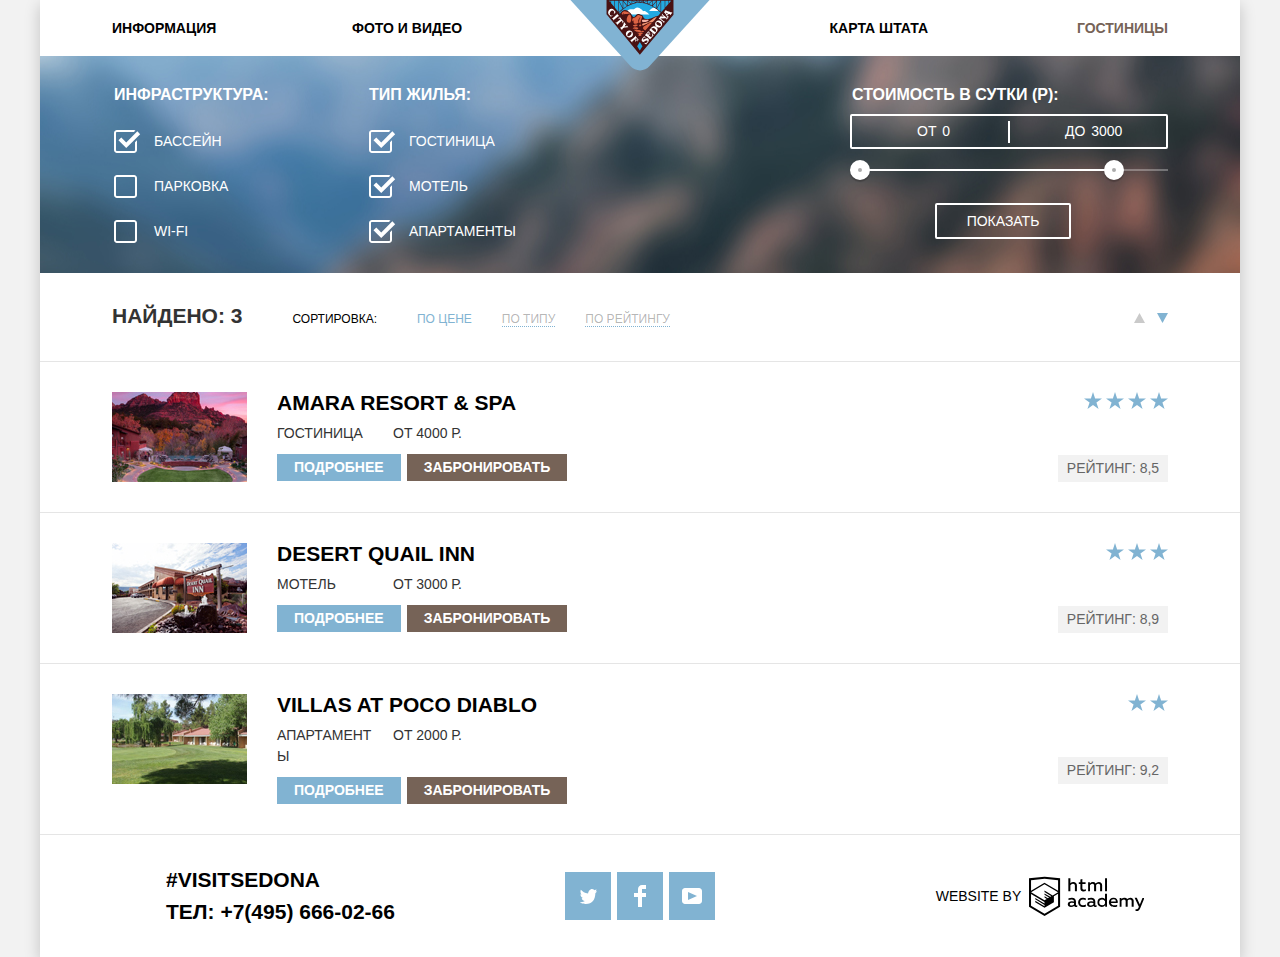
==== commit cabd5dd2: "Оживляет интерактивные элементы" ====
--- a/hotels.html
+++ b/hotels.html
@@ -16,8 +16,8 @@
           <ul class="main-navigation__list">
             <li class="main-navigation__item"><a href="info.html">Информация</a></li>
             <li class="main-navigation__item"><a href="media.html">Фото и видео</a></li>
-            <li class="main-navigation__item main-navigation__item_right-item"><a href="map.html">Карта штата</a></li>
-            <li class="main-navigation__item main-navigation__item_right-item"><a class="nav-active">Гостиницы</a></li>
+            <li class="main-navigation__item main-navigation__item--right"><a href="map.html">Карта штата</a></li>
+            <li class="main-navigation__item main-navigation__item--right"><a class="nav-active">Гостиницы</a></li>
           </ul>
         </nav>
       </header>
@@ -28,7 +28,7 @@
           <h2 class="visually-hidden">Фильтр жилья</h2>
           <form class="hotels-form" action="https://echo.htmlacademy.ru" method="get">
             <div class="hotels-form__fieldset-wrap">
-              <fieldset class="hotels-form__fieldset hotels-form__fieldset_left">
+              <fieldset class="hotels-form__fieldset hotels-form__fieldset--left">
                 <legend class="hotels-form__fieldset-head">Инфраструктура:</legend>
                 <ul class="hotels-form__checkbox-list">
                   <li class="hotels-form__checkbox-item">
@@ -63,18 +63,18 @@
                 </ul>
               </fieldset>
             </div>
-            <fieldset class="hotels-form__fieldset hotels-form__fieldset_range">
-              <legend class="hotels-form__fieldset-head hotels-form__fieldset-head_range">Стоимость в сутки (p):</legend>
+            <fieldset class="hotels-form__fieldset hotels-form__fieldset--range">
+              <legend class="hotels-form__fieldset-head hotels-form__fieldset-head--range">Стоимость в сутки (p):</legend>
                 <div class="hotels-form__range-box">
-                  <label class="hotels-form__range-min" for="filter-min">от <input class="hotels-form__range-field" id="filter-min" type="number" value="0" min="0" step="100" max="2900" name="min-price"></label>
-                  <label class="hotels-form__range-max" for="filter-max">до <input class="hotels-form__range-field" id="filter-max" type="number" value="3000" min="200" step="100" max="3000" name="max-price"></label>
+                  <label class="hotels-form__range-min" for="filter-min">от <input class="hotels-form__range-field" id="filter-min" type="number" value="0" min="0" step="100" max="2900" name="min-price"aria-label="Минимальная цена"></label>
+                  <label class="hotels-form__range-max" for="filter-max">до <input class="hotels-form__range-field" id="filter-max" type="number" value="3000" min="200" step="100" max="3000" name="max-price" aria-label="Максимальная цена"></label>
                 </div>
                 <div class="hotels-form__range-controls">
                   <div class="hotels-form__range-scale">
                     <div class="hotels-form__range-bar"></div>
                   </div>
-                  <div class="hotels-form__range-toggle hotels-form__range-toggle_min"></div>
-                  <div class="hotels-form__range-toggle hotels-form__range-toggle_max"></div>
+                  <div class="hotels-form__range-toggle hotels-form__range-toggle--min"></div>
+                  <div class="hotels-form__range-toggle hotels-form__range-toggle--max"></div>
                 </div>
                 <button class="hotels-form__btn" type="submit">Показать</button>
               </fieldset>
@@ -88,21 +88,21 @@
               <p class="hotels-sorting__head">Найдено: <span class="sorting-result">3</span></p>
               <p class="hotels-sorting__types-head">Сортировка:</p>
               <ul class="hotels-sorting__types-list">
-                <li><a class="hotels-sorting__types-item hotels-sorting__types-item_active">По цене</a></li>
-                <li><a class="hotels-sorting__types-item hotels-sorting__types-item_inactive" href="#">По типу</a></li>
-                <li><a class="hotels-sorting__types-item hotels-sorting__types-item_inactive" href="#">По рейтингу</a></li>
+                <li><a class="hotels-sorting__types-item hotels-sorting__types-item--active">По цене</a></li>
+                <li><a class="hotels-sorting__types-item hotels-sorting__types-item--inactive" href="#">По типу</a></li>
+                <li><a class="hotels-sorting__types-item hotels-sorting__types-item--inactive" href="#">По рейтингу</a></li>
               </ul>
             </div>
             <ul class="hotels-sorting__arrows">
               <li>
-                <a class="hotels-sorting__arrow-inactive" href="#">
+                <a class="hotels-sorting__arrow-inactive" href="#" aria-label="Сортировать от меньшего к большему">
                   <svg fill="#cacaca" xmlns="http://www.w3.org/2000/svg" width="11" height="10" viewBox="0 0 11 10">
                       <path d="M5.5 0L0 10h11z"/>
                   </svg>
                 </a>
               </li>
               <li>
-                <a class="hotels-sorting__arrow-active">
+                <a class="hotels-sorting__arrow-active" aria-label="Сортировать от большего к меньшему">
                   <svg fill="#cacaca" xmlns="http://www.w3.org/2000/svg" width="11" height="10" viewBox="0 0 11 10">
                       <path d="M5.5 10L0 0h11"/>
                   </svg>
@@ -118,7 +118,9 @@
           <ul class="hotels-list">
             <li class="hotels-item">
               <div class="hotels-item__left-box">
-                <img src="img/hotel-1.jpg" width="135" height="90" alt="Фото гостиницы «Amara Resort & Spa»">
+                <div class="hotels-item__image">
+                  <img src="img/hotel-1.jpg" width="135" height="90" alt="Фото гостиницы «Amara Resort & Spa»">
+                </div>
                 <div class="hotels-item__info">
                   <a class="hotels-item__name" href="hotel-info/amara-resort-and-spa.html">
                     <h3 class="hotels-item__head">Amara Resort & Spa</h3>
@@ -134,7 +136,7 @@
                 </div>
               </div>
               <div class="hotels-item__right-box">
-                <div class="hotels-item__star-range hotels-item__star-range_four">
+                <div class="hotels-item__star-range hotels-item__star-range--four">
                   <span class="visually-hidden">4 звезды из 5</span>
                 </div>
                 <span class="hotels-item__raiting">Рейтинг: 8,5</span>
@@ -142,7 +144,9 @@
             </li>
             <li class="hotels-item">
               <div class="hotels-item__left-box">
-                <img src="img/hotel-2.jpg" width="135" height="90" alt="Фото мотеля «Desert Quail Inn»">
+                <div class="hotels-item__image">
+                  <img src="img/hotel-2.jpg" width="135" height="90" alt="Фото мотеля «Desert Quail Inn»">
+                </div>
                 <div class="hotels-item__info">
                   <a class="hotels-item__name" href="hotel-info/desert-quail-inn.html">
                     <h3 class="hotels-item__head">Desert Quail Inn</h3>
@@ -158,7 +162,7 @@
                 </div>
               </div>
               <div class="hotels-item__right-box">
-                <div class="hotels-item__star-range hotels-item__star-range_three">
+                <div class="hotels-item__star-range hotels-item__star-range--three">
                   <span class="visually-hidden">3 звезды из 5</span>
                 </div>
                 <span class="hotels-item__raiting">Рейтинг: 8,9</span>
@@ -166,7 +170,9 @@
             </li>
             <li class="hotels-item">
               <div class="hotels-item__left-box">
-                <img src="img/hotel-3.jpg" width="135" height="90" alt="Фото мотеля «Villas at Poco Diablo»">
+                <div class="hotels-item__image">
+                  <img src="img/hotel-3.jpg" width="135" height="90" alt="Фото мотеля «Villas at Poco Diablo»">
+                </div>
                 <div class="hotels-item__info">
                   <a class="hotels-item__name" href="hotel-info/villas-at-poco-diablo.html">
                     <h3 class="hotels-item__head">Villas at Poco Diablo</h3>
@@ -182,7 +188,7 @@
                 </div>
               </div>
               <div class="hotels-item__right-box">
-                <div class="hotels-item__star-range hotels-item__star-range_two">
+                <div class="hotels-item__star-range hotels-item__star-range--two">
                   <span class="visually-hidden">2 звезды из 5</span>
                 </div>
                 <span class="hotels-item__raiting">Рейтинг: 9,2</span>
@@ -193,13 +199,13 @@
       </main>
 
       <footer class="main-footer hotels-footer">
-        <div class="main-footer__item main-footer__item_contacts">
+        <div class="main-footer__item main-footer__item--contacts">
           <span class="main-footer__hashtag">#visitSEDONA</span>
-          <p class="main-footer__text">Тел: <a class="footer-phone" href="tel:+74956660266">+7(495) 666-02-66</a></p>
+          <p class="main-footer__text">Тел: <a class="footer-phone" href="tel:+74956660266" aria-label="Телефон">+7(495) 666-02-66</a></p>
         </div>
-        <ul class="main-footer__item main-footer__item_social">
+        <ul class="main-footer__item main-footer__item--social">
           <li>
-            <a class="main-footer__social-btn" href="#">
+            <a class="main-footer__social-btn" href="#" aria-label="Twitter">
               <svg xmlns="http://www.w3.org/2000/svg" width="17" height="15" viewBox="0 0 17 15">
                 <path fill="#FFFFFF" d="M10.95,0.144c1.685-0.496,2.984,0.27,3.577,1.179c0.673-0.231,1.331-0.481,2.011-0.708
               			c-0.004,0.861-0.522,1.513-0.857,1.768c0.685,0.17,1.304-0.491,1.304-0.491c-0.169,1-1.006,1.788-1.563,2.024
@@ -211,14 +217,14 @@
             </a>
           </li>
           <li>
-            <a class="main-footer__social-btn" href="#">
+            <a class="main-footer__social-btn" href="#" aria-label="Facebook">
               <svg xmlns="http://www.w3.org/2000/svg" width="12" height="22" viewBox="0 0 12 22" >
               <path fill="#FFFFFF" d="M12,4V0H8C5.791,0,4,1.791,4,4v4H0v4h4v10h4V12h4V8H8V4H12z"/>
               </svg>
             </a>
           </li>
           <li>
-            <a class="main-footer__social-btn main-footer__social-btn_last" href="#">
+            <a class="main-footer__social-btn main-footer__social-btn--last" href="#" aria-label="Youtube">
               <svg xmlns="http://www.w3.org/2000/svg" width="20" height="16" viewBox="0 0 20 16" enable-background="new 0 0 20 16">
                 <path fill="#FFFFFF" d="M17,0H3C1.35,0,0,1.35,0,3v10c0,1.65,1.35,3,3,3h14c1.65,0,3-1.35,3-3V3C20,1.35,18.65,0,17,0z
               	 M6.027,11.998V4.002L15.014,8L6.027,11.998z"/>
@@ -228,10 +234,9 @@
         </ul>
         <div class="main-footer__item">
           <p>Website by</p>
-          <a class="main-footer__creator-btn" href="https://htmlacademy.ru/intensive/htmlcss">
+          <a class="main-footer__creator-btn" href="https://htmlacademy.ru/intensive/htmlcss" aria-label="Логотип HTMLacademy">
             <svg class="main-footer__creator-logo" xmlns="http://www.w3.org/2000/svg" width="115" height="41" viewBox="0 0 113 39">
-              <title>Логотип HTMLacademy</title>
-                <path d="M46.84 28.22a2.07 2.07 0 0 0 .58-.11v1.4a3.41 3.41 0 0 1-1.24.22 1.75 1.75 0 0 1-1.75-1 5.08 5.08 0 0 1-3.3 1.13c-1.59 0-3.06-.87-3.06-2.68 0-2.24 2.08-2.93 3.9-2.93a11.63 11.63 0 0 1 2.28.26v-.31c0-1.09-.8-1.86-2.3-1.86a7.79 7.79 0 0 0-3.15.67v-1.79a10.72 10.72 0 0 1 3.35-.58c2.48 0 4 1.18 4 3.83v3.14a.57.57 0 0 0 .69.61zm-6.76-1.19a1.42 1.42 0 0 0 1.64 1.29 3.56 3.56 0 0 0 2.53-1v-1.51a10.21 10.21 0 0 0-1.9-.22c-1.1.01-2.27.35-2.27 1.45zM53.06 20.62a5.29 5.29 0 0 1 2.7.67v1.79a4.28 4.28 0 0 0-2.42-.73 2.89 2.89 0 1 0 0 5.76 5.26 5.26 0 0 0 2.55-.67v1.8a6.58 6.58 0 0 1-2.9.6 4.42 4.42 0 0 1-4.72-4.54 4.54 4.54 0 0 1 4.79-4.68zM65.84 28.22a2.07 2.07 0 0 0 .58-.11v1.4a3.41 3.41 0 0 1-1.24.22 1.75 1.75 0 0 1-1.75-1 5.08 5.08 0 0 1-3.3 1.13c-1.59 0-3.06-.87-3.06-2.68 0-2.24 2.08-2.93 3.9-2.93a11.63 11.63 0 0 1 2.28.26v-.31c0-1.09-.8-1.86-2.3-1.86a7.79 7.79 0 0 0-3.15.67v-1.79a10.72 10.72 0 0 1 3.35-.58c2.48 0 4 1.18 4 3.83v3.14a.57.57 0 0 0 .69.61zm-6.76-1.19a1.42 1.42 0 0 0 1.64 1.29 3.56 3.56 0 0 0 2.53-1v-1.51a10.21 10.21 0 0 0-1.9-.22c-1.11.01-2.27.35-2.27 1.45zM76.67 16.85v12.76h-1.76v-1.39a4.07 4.07 0 0 1-3.35 1.62 4.62 4.62 0 0 1 0-9.22 4 4 0 0 1 3.15 1.37v-5.14h2zm-4.76 5.48a2.9 2.9 0 0 0 0 5.8 3 3 0 0 0 2.79-1.84v-2.13a3.06 3.06 0 0 0-2.79-1.83zM82.99 20.62c3.48 0 4.68 2.81 4.12 5.34h-6.58c.22 1.57 1.75 2.22 3.35 2.22a6.41 6.41 0 0 0 2.77-.62v1.68a7.5 7.5 0 0 1-3.14.6c-2.68 0-5-1.53-5-4.61a4.39 4.39 0 0 1 4.48-4.61zm.09 1.62a2.39 2.39 0 0 0-2.57 2.26h4.85a2.06 2.06 0 0 0-2.28-2.26zM89.1 29.61v-8.75h1.73v1.09a4 4 0 0 1 2.92-1.33 3 3 0 0 1 2.73 1.4 4.33 4.33 0 0 1 3.06-1.4 3.21 3.21 0 0 1 3.32 3.52v5.47h-2V24.2a1.67 1.67 0 0 0-1.73-1.84 2.94 2.94 0 0 0-2.17 1.18V29.61h-2V24.2a1.67 1.67 0 0 0-1.73-1.84 3.11 3.11 0 0 0-2.32 1.35v5.91h-2zM111.47 20.86h2l-4.1 9.93c-.95 2.28-2.19 3-3.52 3a5 5 0 0 1-1.15-.15v-1.66a3 3 0 0 0 .89.13c.95 0 1.66-.67 2.17-2l.18-.44-4.16-8.82h2.13l3 6.6zM40.66 1.53v5a4 4 0 0 1 2.83-1.2A3.41 3.41 0 0 1 47.1 8.9v5.41h-2V9.15a1.9 1.9 0 0 0-2-2.1 3.08 3.08 0 0 0-2.44 1.46v5.8h-2V1.53h2zM52.43 2.42v3.12h3.17v1.71h-3.17v4c0 1.15.53 1.53 1.66 1.53a4.71 4.71 0 0 0 1.77-.35v1.68a7.14 7.14 0 0 1-2.35.38 2.68 2.68 0 0 1-3-2.88V7.23h-1.6V5.52h1.57V2.88zM58.1 14.29V5.54h1.73v1.09a4 4 0 0 1 2.92-1.33 3 3 0 0 1 2.73 1.4 4.33 4.33 0 0 1 3.06-1.4 3.21 3.21 0 0 1 3.32 3.52v5.47h-2V8.88a1.67 1.67 0 0 0-1.73-1.84 2.94 2.94 0 0 0-2.17 1.18V14.29h-2V8.88a1.67 1.67 0 0 0-1.73-1.84 3.11 3.11 0 0 0-2.32 1.35v5.91h-2zM74.72 1.52h1.95v12.76h-1.95zM15.44.02h-.16L0 1.62v28l15.28 9.09 15.28-9.09v-28zm13.12 28.45l-13.28 7.9L2 28.47V16.99l13.22 7.87v1.43l-9.07-5.4v1.38l9.11 5.47v1.46l-9.1-5.42v1.38l9.11 5.47 9.19-5.5V19.22l4.1-2.45v11.67zm0-13.16l-3.65 2.14-1.68 1-8-4.76v1.38l6.84 4.07h-.06l-.15.09-1 .57-5.64-3.36v1.38l4.45 2.65-1.05.7-3.36-2v1.38l2.21 1.3-2.25 1.35-13.16-7.82 13.17-7.92zm0-1.39L15.21 6.05l-13.2 7.86V3.41l13.28-1.39 13.28 1.39v10.51z"/>
+              <path d="M46.84 28.22a2.07 2.07 0 0 0 .58-.11v1.4a3.41 3.41 0 0 1-1.24.22 1.75 1.75 0 0 1-1.75-1 5.08 5.08 0 0 1-3.3 1.13c-1.59 0-3.06-.87-3.06-2.68 0-2.24 2.08-2.93 3.9-2.93a11.63 11.63 0 0 1 2.28.26v-.31c0-1.09-.8-1.86-2.3-1.86a7.79 7.79 0 0 0-3.15.67v-1.79a10.72 10.72 0 0 1 3.35-.58c2.48 0 4 1.18 4 3.83v3.14a.57.57 0 0 0 .69.61zm-6.76-1.19a1.42 1.42 0 0 0 1.64 1.29 3.56 3.56 0 0 0 2.53-1v-1.51a10.21 10.21 0 0 0-1.9-.22c-1.1.01-2.27.35-2.27 1.45zM53.06 20.62a5.29 5.29 0 0 1 2.7.67v1.79a4.28 4.28 0 0 0-2.42-.73 2.89 2.89 0 1 0 0 5.76 5.26 5.26 0 0 0 2.55-.67v1.8a6.58 6.58 0 0 1-2.9.6 4.42 4.42 0 0 1-4.72-4.54 4.54 4.54 0 0 1 4.79-4.68zM65.84 28.22a2.07 2.07 0 0 0 .58-.11v1.4a3.41 3.41 0 0 1-1.24.22 1.75 1.75 0 0 1-1.75-1 5.08 5.08 0 0 1-3.3 1.13c-1.59 0-3.06-.87-3.06-2.68 0-2.24 2.08-2.93 3.9-2.93a11.63 11.63 0 0 1 2.28.26v-.31c0-1.09-.8-1.86-2.3-1.86a7.79 7.79 0 0 0-3.15.67v-1.79a10.72 10.72 0 0 1 3.35-.58c2.48 0 4 1.18 4 3.83v3.14a.57.57 0 0 0 .69.61zm-6.76-1.19a1.42 1.42 0 0 0 1.64 1.29 3.56 3.56 0 0 0 2.53-1v-1.51a10.21 10.21 0 0 0-1.9-.22c-1.11.01-2.27.35-2.27 1.45zM76.67 16.85v12.76h-1.76v-1.39a4.07 4.07 0 0 1-3.35 1.62 4.62 4.62 0 0 1 0-9.22 4 4 0 0 1 3.15 1.37v-5.14h2zm-4.76 5.48a2.9 2.9 0 0 0 0 5.8 3 3 0 0 0 2.79-1.84v-2.13a3.06 3.06 0 0 0-2.79-1.83zM82.99 20.62c3.48 0 4.68 2.81 4.12 5.34h-6.58c.22 1.57 1.75 2.22 3.35 2.22a6.41 6.41 0 0 0 2.77-.62v1.68a7.5 7.5 0 0 1-3.14.6c-2.68 0-5-1.53-5-4.61a4.39 4.39 0 0 1 4.48-4.61zm.09 1.62a2.39 2.39 0 0 0-2.57 2.26h4.85a2.06 2.06 0 0 0-2.28-2.26zM89.1 29.61v-8.75h1.73v1.09a4 4 0 0 1 2.92-1.33 3 3 0 0 1 2.73 1.4 4.33 4.33 0 0 1 3.06-1.4 3.21 3.21 0 0 1 3.32 3.52v5.47h-2V24.2a1.67 1.67 0 0 0-1.73-1.84 2.94 2.94 0 0 0-2.17 1.18V29.61h-2V24.2a1.67 1.67 0 0 0-1.73-1.84 3.11 3.11 0 0 0-2.32 1.35v5.91h-2zM111.47 20.86h2l-4.1 9.93c-.95 2.28-2.19 3-3.52 3a5 5 0 0 1-1.15-.15v-1.66a3 3 0 0 0 .89.13c.95 0 1.66-.67 2.17-2l.18-.44-4.16-8.82h2.13l3 6.6zM40.66 1.53v5a4 4 0 0 1 2.83-1.2A3.41 3.41 0 0 1 47.1 8.9v5.41h-2V9.15a1.9 1.9 0 0 0-2-2.1 3.08 3.08 0 0 0-2.44 1.46v5.8h-2V1.53h2zM52.43 2.42v3.12h3.17v1.71h-3.17v4c0 1.15.53 1.53 1.66 1.53a4.71 4.71 0 0 0 1.77-.35v1.68a7.14 7.14 0 0 1-2.35.38 2.68 2.68 0 0 1-3-2.88V7.23h-1.6V5.52h1.57V2.88zM58.1 14.29V5.54h1.73v1.09a4 4 0 0 1 2.92-1.33 3 3 0 0 1 2.73 1.4 4.33 4.33 0 0 1 3.06-1.4 3.21 3.21 0 0 1 3.32 3.52v5.47h-2V8.88a1.67 1.67 0 0 0-1.73-1.84 2.94 2.94 0 0 0-2.17 1.18V14.29h-2V8.88a1.67 1.67 0 0 0-1.73-1.84 3.11 3.11 0 0 0-2.32 1.35v5.91h-2zM74.72 1.52h1.95v12.76h-1.95zM15.44.02h-.16L0 1.62v28l15.28 9.09 15.28-9.09v-28zm13.12 28.45l-13.28 7.9L2 28.47V16.99l13.22 7.87v1.43l-9.07-5.4v1.38l9.11 5.47v1.46l-9.1-5.42v1.38l9.11 5.47 9.19-5.5V19.22l4.1-2.45v11.67zm0-13.16l-3.65 2.14-1.68 1-8-4.76v1.38l6.84 4.07h-.06l-.15.09-1 .57-5.64-3.36v1.38l4.45 2.65-1.05.7-3.36-2v1.38l2.21 1.3-2.25 1.35-13.16-7.82 13.17-7.92zm0-1.39L15.21 6.05l-13.2 7.86V3.41l13.28-1.39 13.28 1.39v10.51z"/>
             </svg>
           </a>
         </div>
--- a/css/style.css
+++ b/css/style.css
@@ -21,7 +21,6 @@
   padding: 0;
   box-sizing: border-box;
 
-
   font-family: "PT Sans", Arial, sans-serif;
   font-size: 14px;
   line-height: 26px;
@@ -48,9 +47,9 @@
   width: 1px;
   height: 1px;
   margin: -1px;
+  padding: 0;
+
   border: 0;
-  padding: 0;
-
   clip-path: inset(100%);
   clip: rect(0 0 0 0);
   overflow: hidden;
@@ -101,6 +100,7 @@
 .main-navigation__item {
   width: 240px;
   padding: 15px 0;
+  padding-right: 50px;
 
   text-align: left;
 }
@@ -109,7 +109,9 @@
   margin-right: 96px;
 }
 
-.main-navigation__item_right-item {
+.main-navigation__item--right {
+  padding-right: 0px;
+
   text-align: right;
 }
 
@@ -153,8 +155,9 @@
 
   width: 1200px;
   height: 508px;
+  margin-bottom: 60px;
   padding-top: 76px;
-  margin-bottom: 60px;
+
 
   text-align: center;
 
@@ -177,12 +180,12 @@
   background-repeat: no-repeat;
 }
 
-.index-features {
+.features {
   margin-bottom: 50px;
 }
 
-.index-features__head,
-.index-features__list .index-features__item-head {
+.features__head,
+.features__list .features__item-head {
   margin: 0;
   padding: 0;
 
@@ -194,7 +197,7 @@
   color: #000000;
 }
 
-.index-features__head {
+.features__head {
   width: 606px;
   margin: 0 auto 27px;
   padding: 0;
@@ -202,14 +205,15 @@
   line-height: 26px;
 }
 
-.index-features__item-head {
+.features__item-head {
   position: relative;
 }
 
-.index-features__item-head_counter::after {
+.features__item-head--counter::after {
   counter-increment: section;
   content: "— №" counter(section) " —";
-    position: absolute;
+
+  position: absolute;
   bottom: 21px;
   left: 50%;
   width: 74px;
@@ -221,7 +225,7 @@
   color: #333333;
 }
 
-.index-features__detailed-item .index-features__item-head_counter::after {
+.features__detailed-item .features__item-head--counter::after {
   color: #ffffff;
 }
 
@@ -279,21 +283,21 @@
   background-color: #ffffff;
 }
 
-.index-features__text {
+.features__text {
   margin-bottom: 50px;
 }
 
-.index-features__item-text_wrap {
+.features__item-text--wrap {
   padding-left: 5px;
   padding-right: 5px;
 }
 
-.index-features__list,
-.index-features__recommend-list {
-  display: flex;
-
-  padding: 0;
-  margin: 0;
+.features__list,
+.features__recommend-list {
+  display: flex;
+
+  margin: 0;
+  padding: 0;
 
   text-align: center;
   list-style: none;
@@ -301,22 +305,22 @@
   background-color: #eeeeee;
 }
 
-.index-features__list {
+.features__list {
   flex-direction: column;
 }
 
-.index-features__recommend-list,
-.index-features__item-wrapper {
+.features__recommend-list,
+.features__item-wrapper {
   display: flex;
   flex-wrap: wrap;
-  padding: 0;
-  margin: 0;
+  margin: 0;
+  padding: 0;
 
   list-style: none;
 }
 
 
-.index-features__recommend-item {
+.features__recommend-item {
   display: block;
 
   width: 400px;
@@ -324,20 +328,20 @@
   padding-bottom: 82px;
 }
 
-.index-features__recommend-item .index-features__item-head {
+.features__recommend-item .features__item-head {
+  margin-bottom: 24px;
   padding-top: 104px;
-  margin-bottom: 24px;
-}
-
-
-.index-features__detailed-item {
+}
+
+
+.features__detailed-item {
   display:flex;
 
   background-color: #81b3d2;
 }
 
-.index-features__detailed-box,
-.index-features__item  {
+.features__detailed-box,
+.features__item  {
   display: block;
 
   width: 400px;
@@ -349,48 +353,44 @@
   line-height: 21px;
 }
 
-.index-features__detailed-box_two {
+.features__detailed-box--two {
   padding-left: 40px;
   padding-right: 40px;
 }
 
-.index-features__item  {
+.features__item  {
   width: 400px;
   padding-left: 70px;
   padding-right: 70px;
 }
 
-.index-features__detailed-box .index-features__item-head,
-.index-features__item  .index-features__item-head{
+.features__detailed-box .features__item-head,
+.features__item  .features__item-head{
   padding: 0 70px 64px;
 }
 
-.index-features__item-text {
-  margin: 0;
-}
-
-.index-features__detailed-item,
-.index-features__detailed-item .index-features__item-head {
+.features__item-text {
+  margin: 0;
+}
+
+.features__detailed-item,
+.features__detailed-item .features__item-head {
   color: #ffffff;
 
 }
 
-.index-features__recommend-list,
-.index-features__recommend-list .index-features__item-head {
+.features__recommend-list,
+.features__recommend-list .features__item-head {
   line-height: 21px;
   color: #333333;
 
   background-color: #ffffff;
 }
 
-.index-features__recommend-list .index-features__item-head {
-  color: #000000;
-
-}
-/*
-.index-search {
-  position: relative;
-}*/
+.features__recommend-list .features__item-head {
+  color: #000000;
+
+}
 
 .index-search__form {
   position: absolute;
@@ -413,12 +413,53 @@
 }
 
 
+.index-search__form-toggle {
+  display: none;
+}
+
+.index-search__form-error {
+  animation: shake 0.5s;
+}
+
+
 @keyframes bounce {
-    0%   { transform: translateY(-80px); }
-    50%  { transform: translateY(0px); }
-    95%  { transform: translateY(-5px); }
-    100%  { transform: translateY(0px); }
-
+  0% {
+    transform: translateY(-80px);
+  }
+
+  70% {
+    transform: translateY(0px);
+  }
+
+  90% {
+    transform: translateY(-5px);
+  }
+
+  100% {
+    transform: translateY(0px);
+  }
+}
+
+@keyframes shake {
+  0%,
+  100% {
+    transform: translateX(0);
+  }
+
+  10%,
+  30%,
+  50%,
+  70%,
+  90% {
+    transform: translateX(-10px);
+  }
+
+  20%,
+  40%,
+  60%,
+  80% {
+    transform: translateX(10px);
+  }
 }
 
 .index-search__head {
@@ -436,6 +477,7 @@
 
 .index-search__text {
   margin-bottom: 48px;
+  padding: 0 380px;
 
   line-height: 24px
 }
@@ -447,8 +489,9 @@
   justify-content: center;
 
   width: 568px;
-  padding: 30px 0;
   margin: 0 auto;
+  padding: 30px;
+
 
   font-size: 21px;
   line-height: 26px;
@@ -462,7 +505,8 @@
   cursor: pointer;
 }
 
-.index-search__popup-btn:hover {
+.index-search__popup-btn:hover,
+.index-search__popup-btn:focus {
   background-color: #604e43;
 }
 
@@ -476,6 +520,9 @@
   justify-content: space-between;
   align-items: center;
   margin-bottom: 29px;
+
+  text-align: left;
+  word-wrap: break-word;
 }
 
 
@@ -498,9 +545,8 @@
 
   width: 21px;
   height: 22px;
-  padding: 0;
-  margin: 0;
-
+  margin: 0;
+  padding: 0;
   border: 0;
 }
 
@@ -529,9 +575,12 @@
   justify-content: space-between;
   align-items: center;
   width: 226px;
-}
-
-.index-search__guests-wrapper_kids {
+
+  text-align: left;
+  word-wrap: break-word;
+}
+
+.index-search__guests-wrapper--kids {
   width: 180px;
 }
 
@@ -543,8 +592,8 @@
   position: absolute;
   left: 14px;
 
-  padding: 0;
-  margin: 0;
+  margin: 0;
+  padding: 0;
   border: 0;
 
   line-height: 33px;
@@ -558,8 +607,8 @@
   position: absolute;
   right: 14px;
 
-  padding: 0;
-  margin: 0;
+  margin: 0;
+  padding: 0;
   border: 0;
 
   line-height: 37px;
@@ -606,13 +655,18 @@
   margin: 0;
 }
 
+.index-search__guests-number[type=number],
+.hotels-form__range-field[type=number] {
+  -moz-appearance: textfield;
+}
+
 .index-search__form-date,
 .index-search__guests-number,
 .index-search__form-btn {
   height: 38px;
 
   font-size: 14px;
-  line-height: 26px;
+  line-height: 14px;
   color: #000000;
   font-weight: bold;
   text-transform: uppercase;
@@ -635,18 +689,17 @@
 
 .index-search__form .index-search__form-btn {
   min-height: 58px;
+  margin-top: 54px;
   padding: 16px;
-  margin-top: 54px;
-
 
   font-size: 21px;
   line-height: 26px;
   color: #ffffff;
 
-  outline: 0;
   background-color: #81b3d2;
   border: 0;
   cursor: pointer;
+  outline: 0;
 }
 
 .index-search__form .index-search__form-btn:hover {
@@ -658,7 +711,7 @@
   background-color: #5496bd;
 }
 
-.index-search__map-container {
+#map {
   position: relative;
   width: 1200px;
   height: 594px;
@@ -698,16 +751,16 @@
   width: 400px;
 }
 
-.main-footer__item_contacts {
+.main-footer__item--contacts {
   display: block;
   align-items: baseline;
-  padding-left: 128px;
+  padding-left: 126px;
 }
 
 .main-footer__hashtag,
 .main-footer__text {
-  padding: 0;
-  margin: 0;
+  margin: 0;
+  padding: 0;
 
   font-size: 21px;
   line-height: 26px;
@@ -724,7 +777,7 @@
   text-decoration: none;
 }
 
-.main-footer__item_social {
+.main-footer__item--social {
   margin: 0;
   padding: 0;
 
@@ -742,7 +795,7 @@
   background-color: #81b3d2;
 }
 
-.main-footer__social-btn_last {
+.main-footer__social-btn--last {
   margin: 0;
 }
 
@@ -810,16 +863,16 @@
 
 .hotels-form__fieldset {
   width: 180px;
-  padding: 0;
-  margin: 0;
-}
-
-.hotels-form__fieldset_left {
+  margin: 0;
+  padding: 0;
+}
+
+.hotels-form__fieldset--left {
   margin-right: 75px;
 }
 
 .hotels-form__checkbox-item {
-  margin-bottom: 23px;
+  margin-bottom: 24px;
   padding-left: 42px;
 }
 
@@ -838,10 +891,11 @@
   user-select: none;
 }
 
+
 .hotels-form__checkbox-input + label::before {
   content: "";
   position: absolute;
-  top: 0;
+  top: -1px;
   left: -40px;
 
   width: 23px;
@@ -853,6 +907,11 @@
   background-color: transparent;
 }
 
+.hotels-form__checkbox-input:hover + label,
+.hotels-form__checkbox-input:focus + label {
+  outline: 2px solid #4e8ffe;
+}
+
 .hotels-form__checkbox-input:checked + label::before {
   width: 27px;
 
@@ -883,21 +942,22 @@
 }
 
 .hotels-form__checkbox-list {
-  padding: 0;
-  margin: 0;
+  margin: 0;
+  padding: 0;
+
   list-style: none;
 }
 .hotels-form__fieldset {
   border: none;
 }
 
-.hotels-form__fieldset_range {
+.hotels-form__fieldset--range {
   width: 318px;
 
   color: #ffffff;
 }
 
-.hotels-form__fieldset-head_range {
+.hotels-form__fieldset-head--range {
   margin-bottom: 9px;
 }
 
@@ -976,6 +1036,7 @@
 .hotels-form__range-toggle {
   position: absolute;
   top: -9px;
+
   width: 20px;
   height: 20px;
 
@@ -989,19 +1050,20 @@
 .hotels-form__range-toggle:hover {
   margin-left: -1px;
   top: -10px;
+
   width: 22px;
   height: 22px;
 }
 
-.hotels-form__range-toggle_min {
+.hotels-form__range-toggle--min {
   left: 0;
 }
 
-.hotels-form__range-toggle_max {
+.hotels-form__range-toggle--max {
   left: 80%;
 }
 
-.hotels-form__range-toggle_max:hover {
+.hotels-form__range-toggle--max:hover {
   left: 80%;
 }
 
@@ -1024,7 +1086,8 @@
   cursor: pointer;
 }
 
-.hotels-form__btn:hover {
+.hotels-form__btn:hover,
+.hotels-form__btn:focus {
   color: #000000;
 
   background-color: #ffffff;
@@ -1034,7 +1097,6 @@
   display: flex;
   justify-content: space-between;
   align-items: baseline;
-  min-height: 86px;
   padding: 30px 72px;
 
   border-bottom: 1px solid #e5e5e5;
@@ -1051,6 +1113,7 @@
   margin: 0;
   margin-right: 50px;
   padding: 0;
+
   font-size: 21px;
   line-height: 26px;
   font-weight: bold;
@@ -1069,8 +1132,10 @@
 .hotels-sorting__types-list,
 .hotels-sorting__arrows {
   display: flex;
-  margin: 0;
-  padding: 0;
+
+  margin: 0;
+  padding: 0;
+
   list-style: none;
 }
 
@@ -1086,21 +1151,21 @@
   line-height: 18px;
 }
 
-.hotels-sorting__types-item_active {
+.hotels-sorting__types-item--active {
   color: #81b3d2;
 }
 
-.hotels-sorting__types-item_inactive {
+.hotels-sorting__types-item--inactive {
   color: rgba(0, 0, 0, 0.3);
   border-bottom: 1px dotted #81b3d2;
 
 }
 
-.hotels-sorting__types-item_inactive:hover {
+.hotels-sorting__types-item--inactive:hover {
   color: #81b3d2;
 }
 
-.hotels-sorting__types-item_inactive:active {
+.hotels-sorting__types-item--inactive:active {
   color: #000000;
   text-decoration: none;
 }
@@ -1139,7 +1204,10 @@
 
 .hotels-item__left-box {
   display: flex;
-
+}
+
+.hotels-item__image {
+  line-height: 0;
 }
 
 .hotels-item__info {
@@ -1153,7 +1221,6 @@
   display: flex;
   flex-direction: column;
   justify-content: flex-end;
-  width: 110px;
   height: 90px;
 }
 
@@ -1182,13 +1249,14 @@
 
 .hotels-item__details {
   display: flex;
-  align-items: center;
 
   margin-bottom: 10px;
 }
 
 .hotels-item__type {
   width: 116px;
+  padding-right: 20px;
+
   word-wrap: break-word;
 }
 
@@ -1198,7 +1266,6 @@
 
 .hotels-item__details-btn,
 .hotels-item__book-btn {
-  width: 110px;
   padding: 3px 17px;
 
   font-size: 14px;
@@ -1224,7 +1291,6 @@
 }
 
 .hotels-item__book-btn {
-  width: 142px;
   background-color: #766357;
 }
 
@@ -1248,23 +1314,23 @@
   background-repeat: space;
 }
 
-.hotels-item__star-range_one {
+.hotels-item__star-range--one {
   width: 18px;
 }
 
-.hotels-item__star-range_two {
+.hotels-item__star-range--two {
   width: 40px;
 }
 
-.hotels-item__star-range_three {
+.hotels-item__star-range--three {
   width: 62px;
 }
 
-.hotels-item__star-range_four {
+.hotels-item__star-range--four {
   width: 84px;
 }
 
-.hotels-item__star-range_five {
+.hotels-item__star-range--five {
   width: 106px;
 }
 
@@ -1280,7 +1346,3 @@
 
   background-color: #f2f2f2;
 }
-
-.index-search__form-toggle {
-  display: none;
-}
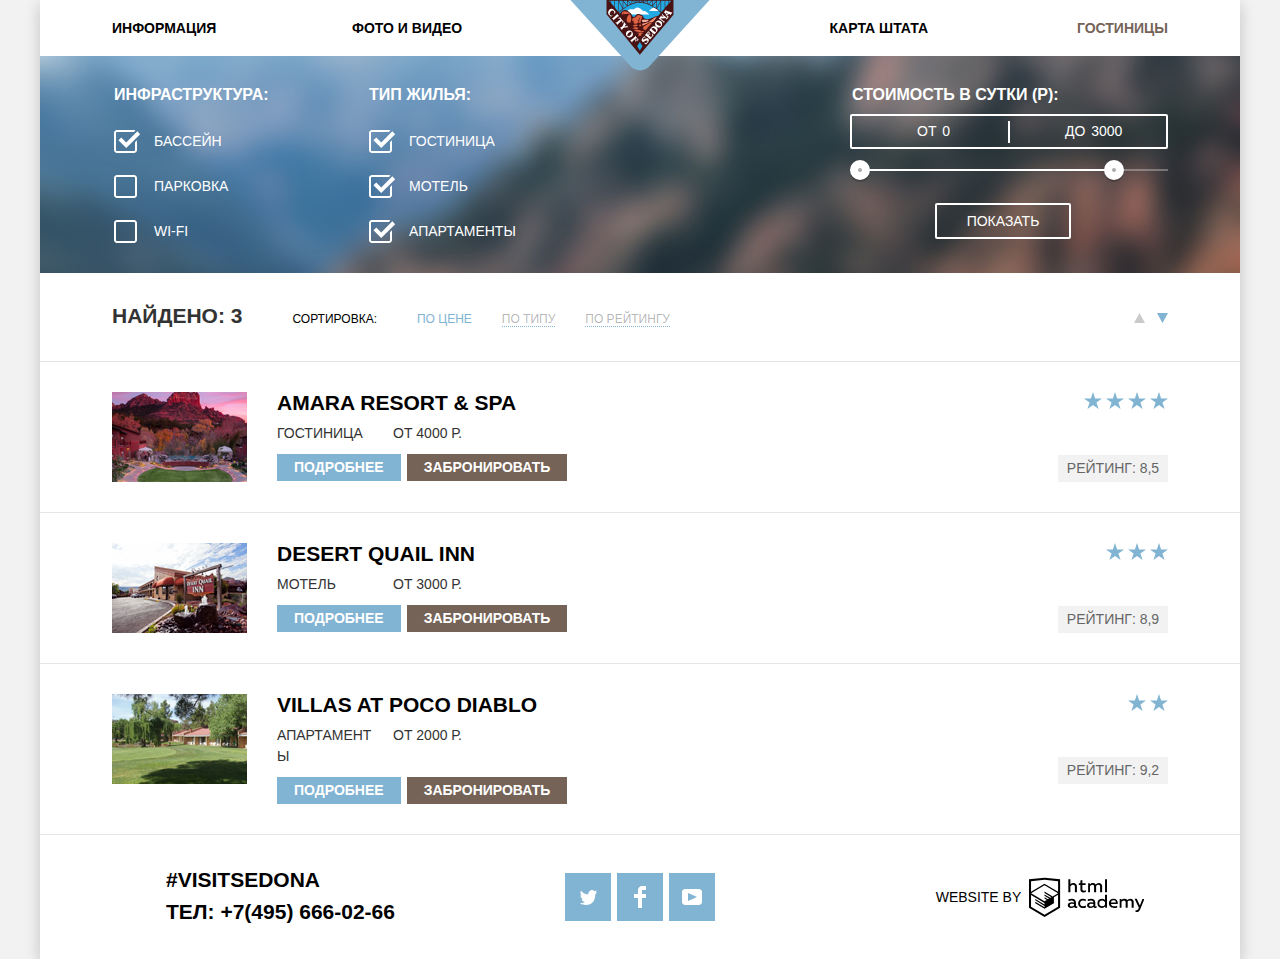
==== commit 32566ca4: "Вносит правки к интерактивным элементам" ====
--- a/hotels.html
+++ b/hotels.html
@@ -4,7 +4,7 @@
     <meta charset="utf-8">
     <title>Поиск жилья в городе Седона</title>
     <link href="css/normalize.css" rel="stylesheet">
-    <link href="css/style.css" rel="stylesheet">
+    <link href="css/style-min.css" rel="stylesheet">
   </head>
   <body>
     <div class="container">
@@ -14,10 +14,18 @@
         </a>
         <nav class="main-navigation">
           <ul class="main-navigation__list">
-            <li class="main-navigation__item"><a href="info.html">Информация</a></li>
-            <li class="main-navigation__item"><a href="media.html">Фото и видео</a></li>
-            <li class="main-navigation__item main-navigation__item--right"><a href="map.html">Карта штата</a></li>
-            <li class="main-navigation__item main-navigation__item--right"><a class="nav-active">Гостиницы</a></li>
+            <li>
+              <ul class="main-navigation__item-wrap">
+                <li class="main-navigation__item"><a href="info.html">Информация</a></li>
+                <li class="main-navigation__item"><a href="media.html">Фото и видео</a></li>
+              </ul>
+            </li>
+            <li>
+              <ul class="main-navigation__item-wrap main-navigation__item-wrap--right">
+                <li class="main-navigation__item"><a href="map.html">Карта штата</a></li>
+                <li class="main-navigation__item"><a class="nav-active">Гостиницы</a></li>
+              </ul>
+            </li>
           </ul>
         </nav>
       </header>
@@ -66,7 +74,7 @@
             <fieldset class="hotels-form__fieldset hotels-form__fieldset--range">
               <legend class="hotels-form__fieldset-head hotels-form__fieldset-head--range">Стоимость в сутки (p):</legend>
                 <div class="hotels-form__range-box">
-                  <label class="hotels-form__range-min" for="filter-min">от <input class="hotels-form__range-field" id="filter-min" type="number" value="0" min="0" step="100" max="2900" name="min-price"aria-label="Минимальная цена"></label>
+                  <label class="hotels-form__range-min" for="filter-min">от <input class="hotels-form__range-field" id="filter-min" type="number" value="0" min="0" step="100" max="2900" name="min-price" aria-label="Минимальная цена"></label>
                   <label class="hotels-form__range-max" for="filter-max">до <input class="hotels-form__range-field" id="filter-max" type="number" value="3000" min="200" step="100" max="3000" name="max-price" aria-label="Максимальная цена"></label>
                 </div>
                 <div class="hotels-form__range-controls">
@@ -109,7 +117,6 @@
                 </a>
               </li>
             </ul>
-
           </div>
         </section>
 
--- a/css/style-min.css
+++ b/css/style-min.css
@@ -0,0 +1 @@
+@keyframes bounce{0%{transform:translateY(-80px)}70%,to{transform:translateY(0)}90%{transform:translateY(-5px)}}@keyframes shake{0%,to{transform:translateX(0)}10%,30%,50%,70%,90%{transform:translateX(-10px)}20%,40%,60%,80%{transform:translateX(10px)}}@font-face{font-family:"PT Sans";font-style:normal;font-weight:400;font-display:swap;src:local("PT Sans"),local("PTSans-Regular"),url(../css/ptsans.woff2) format("woff2"),url(../css/ptsans.woff) format("woff")}@font-face{font-family:"PT Sans";font-style:normal;font-weight:700;font-display:swap;src:local("PT Sans Bold"),local("PTSans-Bold"),url(../css/ptsansbold.woff2) format("woff2"),url(../css/ptsansbold.woff) format("woff")}body{min-width:1200px;margin:0;padding:0;box-sizing:border-box;font-family:"PT Sans",Arial,sans-serif;font-size:14px;line-height:26px;color:#333;background-color:#f2f2f2;text-transform:uppercase;counter-reset:section}*,::after,::before{box-sizing:inherit}.visually-hidden,.visually-hidden:not(:focus):not(:active),input[type=checkbox].visually-hidden,input[type=radio].visually-hidden{position:absolute;width:1px;height:1px;margin:-1px;padding:0;border:0;clip-path:inset(100%);clip:rect(0 0 0 0);overflow:hidden}a{text-decoration:none}.container{width:1200px;margin:0 auto;padding:0;background-color:#fff;box-shadow:0 5px 15px 0 rgba(0,1,1,.2)}.container,.main-header{position:relative}.main-navigation{margin:0;padding:0;text-transform:uppercase;font-weight:700;background-color:#fff}.main-header__logo{position:absolute;top:-1px;left:530px;z-index:1}.main-navigation__list{display:flex;justify-content:space-between;margin:0;padding:0 72px;list-style:none}.main-navigation__item-wrap{display:flex;flex-wrap:wrap;width:480px;margin:0;padding:0;text-align:left;list-style:none}.main-navigation__item{width:240px;padding:15px 0;word-wrap:break-word}.main-navigation__item-wrap--right{text-align:right}.main-navigation__list a{color:#000}.main-navigation__list a:focus,.main-navigation__list a:hover{color:#81b3d2}.main-navigation__list a:active{color:#000;opacity:30%}.main-navigation__list .nav-active{color:#766357}.main-navigation__list .nav-active:active,.main-navigation__list .nav-active:focus,.main-navigation__list .nav-active:hover{cursor:default;color:#766357}.index-main{text-align:center;background-color:#fff}.index-main__intro{position:relative;width:1200px;height:508px;margin-bottom:60px;padding-top:76px;text-align:center;background-color:#6b9ec4;background-image:url(../img/intro-background.jpg);background-position:top center;background-repeat:no-repeat}.index-main__intro::after{content:"";position:absolute;bottom:-2px;left:0;width:1200px;height:59px;background-image:url(../img/intro-mask.svg);background-repeat:no-repeat}.features{margin-bottom:50px}.features__head,.features__list .features__item-head{padding:0;font-size:21px;text-align:center;font-weight:700;text-transform:uppercase;color:#000}.features__head{width:606px;margin:0 auto 27px;line-height:26px}.features__list .features__item-head{margin:0;line-height:21px}.features__item-head{position:relative}.features__item-head--counter::after{counter-increment:section;content:"— №" counter(section) " —";position:absolute;bottom:21px;left:50%;width:74px;margin-left:-37px;font-size:14px;line-height:21px;font-weight:400;color:#333}.features__detailed-item .features__item-head--counter::after{color:#fff}.features-recommend_first::after,.features-recommend_second::after,.features-recommend_third::after{content:"";position:absolute;top:4px;left:50%;width:75px;height:72px;margin-left:-36px;background-image:url(../img/icon-1.svg);background-repeat:no-repeat;background-position:0 0;background-color:#fff}.features-recommend_second::after,.features-recommend_third::after{top:5px;width:74px;height:70px;margin-left:-37px;background-image:url(../img/icon-2.svg)}.features-recommend_third::after{top:0;width:64px;height:76px;margin-left:-32px;background-image:url(../img/icon-3.svg)}.features__text{margin-bottom:50px}.features__item-text--wrap{padding-left:5px;padding-right:5px}.features__list{display:flex;margin:0;padding:0;list-style:none;background-color:#eee}.features__list,.features__recommend-list{text-align:center}.features__list{flex-direction:column}.features__item-wrapper,.features__recommend-list{display:flex;flex-wrap:wrap;margin:0;padding:0;list-style:none}.features__recommend-item{display:block;width:400px;padding:58px 58px 82px}.features__recommend-item .features__item-head{margin-bottom:24px;padding-top:104px}.features__detailed-item{display:flex;background-color:#81b3d2}.features__detailed-box{width:400px}.features__detailed-box,.features__item{display:block;padding:48px 50px 58px;line-height:21px}.features__detailed-box--two{padding-left:40px;padding-right:40px}.features__item{width:400px;padding-left:70px;padding-right:70px}.features__detailed-box .features__item-head,.features__item .features__item-head{padding:0 70px 64px}.features__item-text{margin:0}.features__detailed-item,.features__detailed-item .features__item-head{color:#fff}.features__recommend-list{line-height:21px;color:#333;background-color:#fff}.features__recommend-list .features__item-head{line-height:21px;background-color:#fff;color:#000}.index-search__form{position:absolute;left:316px;z-index:1;display:flex;flex-direction:column;width:568px;margin:0 auto;padding:55px;color:#000;font-weight:700;background-color:#fff;box-shadow:0 7px 15px 0 rgba(0,1,1,.15);animation:bounce .5s}.index-search__form-toggle{display:none}.index-search__form-error{animation:shake .5s}.index-search__head{margin-bottom:24px;font-size:30px;line-height:36px;text-align:center;font-weight:700;text-transform:uppercase;color:#000;background-color:#fff}.index-search__text{margin-bottom:48px;padding:0 380px;line-height:24px}.index-search__popup-btn{position:relative;z-index:2;display:flex;justify-content:center;width:568px;margin:0 auto;padding:30px;font-size:21px;line-height:26px;font-family:"PT Sans",Arial,sans-serif;font-weight:700;color:#fff;text-transform:uppercase;background-color:#766357;border:0;cursor:pointer}.index-search__popup-btn:focus,.index-search__popup-btn:hover{background-color:#604e43}.index-search__popup-btn:active{color:rgba(255,255,255,.3);background-color:#503e33}.index-search__form-item{display:flex;justify-content:space-between;align-items:center;margin-bottom:29px;text-align:left;word-wrap:break-word}.index-search__date-field,.index-search__form-calendar svg,.index-search__form-date{position:relative}.index-search__form-item:last-of-type{margin-bottom:0}.index-search__form-calendar{position:absolute;right:9px;top:8px;width:21px;height:22px;margin:0;padding:0;border:0}.index-search__form-calendar:focus,.index-search__form-calendar:focus svg,.index-search__form-calendar:hover,.index-search__form-calendar:hover svg{outline:0;fill:#000;cursor:pointer}.index-search__form-calendar:active svg{outline:0;fill:#81b3d2}.index-search__guests-wrapper{display:flex;justify-content:space-between;align-items:center;width:226px;text-align:left;word-wrap:break-word}.index-search__guests-wrapper--kids{width:180px}.index-search__guests{position:relative}.index-search__minus-btn,.index-search__plus-btn{position:absolute;margin:0;padding:0;border:0;letter-spacing:-2px;color:#a9a9a9;background:0 0}.index-search__minus-btn{left:14px;line-height:33px;font-size:37px}.index-search__plus-btn{right:14px;line-height:37px;font-weight:700;font-size:22px}.index-search__minus-btn:focus,.index-search__minus-btn:hover,.index-search__plus-btn:focus,.index-search__plus-btn:hover{color:#000;outline:0;cursor:pointer}.index-search__minus-btn:active,.index-search__plus-btn:active{color:#81b3d2}.index-search__form-date{width:346px;padding:6px 12px}.index-search__guests-number{padding:6px 12px;width:114px;text-align:center}.hotels-form__range-field[type=number]::-webkit-inner-spin-button,.hotels-form__range-field[type=number]::-webkit-outer-spin-button,.index-search__guests-number[type=number]::-webkit-inner-spin-button,.index-search__guests-number[type=number]::-webkit-outer-spin-button{-webkit-appearance:none;margin:0}.hotels-form__range-field[type=number],.index-search__guests-number[type=number]{-moz-appearance:textfield}.index-search__form-btn,.index-search__form-date,.index-search__guests-number{height:38px;font-size:14px;line-height:14px;color:#000;font-weight:700;text-transform:uppercase;font-family:"PT Sans",Arial,sans-serif;background-color:#f2f2f2;border:2px solid #f2f2f2}.index-search__form-date::placeholder{color:#000;opacity:1}.index-search__form input:focus{outline:0;background-color:#fff;border:2px solid #e5e5e5}.index-search__form .index-search__form-btn{min-height:58px;margin-top:54px;padding:16px;font-size:21px;line-height:26px;color:#fff;background-color:#81b3d2;border:0;cursor:pointer;outline:0}.index-search__form .index-search__form-btn:hover{background-color:#669ec0}.index-search__form .index-search__form-btn:active,.index-search__form .index-search__form-btn:focus{color:rgba(255,255,255,.3);background-color:#5496bd}#map{position:relative;width:1200px;height:598px;background-color:#f1f1ef;background-image:url(../img/map.png);background-repeat:no-repeat;background-position:center}.index-search__map{position:absolute;top:0;left:0}.main-footer{position:absolute;bottom:0;display:flex;padding:32px 0;color:#000;background-color:rgba(255,255,255,.9)}.hotels-footer{position:static}.main-footer__item{display:flex;justify-content:center;align-items:center;flex-wrap:wrap;width:400px}.main-footer__item--contacts{display:block;align-items:baseline;padding-left:126px}.main-footer__hashtag,.main-footer__text{padding:0;font-size:21px;line-height:26px;font-weight:700}.main-footer__text{margin:0}.main-footer__hashtag{display:block;margin:0 0 6px}.footer-phone{color:#000;text-decoration:none}.footer-phone:focus,.footer-phone:hover{color:#81b3d2}.footer-phone:active{color:#000;opacity:30%}.main-footer__item--social{margin:0;padding:0;list-style:none}.main-footer__social-btn{display:flex;justify-content:center;align-items:center;width:46px;height:48px;margin-top:6px;margin-right:6px;margin-bottom:6px;background-color:#81b3d2}.main-footer__social-btn--last{margin-right:0}.main-footer__social-btn:focus,.main-footer__social-btn:hover{background-color:#669ec0}.main-footer__social-btn:active{background-color:#5496bd}.main-footer__social-btn:active svg{opacity:30%}.main-footer__creator-logo{fill:#000;width:115px;height:41px;margin-left:8px}.main-footer__creator-btn{line-height:0}.main-footer__creator-btn:focus svg,.main-footer__creator-btn:hover svg{fill:#81b3d2}.main-footer__creator-btn:active svg{fill:#bdbbbc}.hotels-filter{min-height:217px;padding:28px 72px;background-color:#437aa3;background-image:url(../img/filter-background.jpg);background-repeat:no-repeat;background-position:50%}.hotels-form{display:flex;justify-content:space-between;align-items:flex-start;font-size:16px;line-height:21px;color:#fff}.hotels-form__fieldset-wrap{display:flex;flex-wrap:wrap}.hotels-form__fieldset{width:180px;margin:0;padding:0}.hotels-form__fieldset--left{margin-right:75px}.hotels-form__checkbox-item{margin-bottom:24px;padding-left:42px}.hotels-form__checkbox-item:last-of-type{margin-bottom:0}.hotels-form__checkbox-item label{position:relative;display:block;font-size:14px;line-height:21px;cursor:pointer;user-select:none}.hotels-form__checkbox-input+label::before{content:"";position:absolute;top:-1px;left:-40px;width:23px;height:23px;background-image:url(../img/checkbox-off.svg);background-repeat:no-repeat;background-position:0 0;background-color:transparent}.hotels-form__checkbox-input:focus+label{outline:2px solid #4e8ffe}.hotels-form__checkbox-input:checked+label::before{width:27px;background-image:url(../img/checkbox-on.svg)}.hotels-form__checkbox-input:disabled+label::before{background-image:url(../img/checkbox-off-disabled.svg)}.hotels-form__checkbox-input:checked:disabled+label::before{width:27px;background-image:url(../img/checkbox-on-disabled.svg)}.hotels-form__checkbox-input:checked:disabled+label,.hotels-form__checkbox-input:disabled+label{color:#6a6a6a}.hotels-form__fieldset-head{margin-bottom:26px;font-weight:700;color:#fff}.hotels-form__checkbox-list{margin:0;padding:0;list-style:none}.hotels-form__fieldset{border:0}.hotels-form__fieldset--range{width:318px;color:#fff}.hotels-form__fieldset-head--range{margin-bottom:9px}.hotels-form__range-box{position:relative;margin-bottom:20px;padding:5px 0;font-size:0;border:2px solid #fff;border-radius:2px}.hotels-form__range-box::after{content:"";position:absolute;top:50%;left:50%;width:2px;height:22px;background:#fff;transform:translate(-50%,-50%)}.hotels-form__range-box label{display:inline-block;font-size:14px;line-height:14px;vertical-align:middle;cursor:pointer}.hotels-form__range-box .hotels-form__range-max,.hotels-form__range-box .hotels-form__range-min{width:148px;padding-left:65px}.hotels-form__range-box input{width:50px;margin:0;color:inherit;font:inherit;background:0 0;border:0}.hotels-form__range-controls{position:relative;margin-bottom:32px}.hotels-form__range-controls .hotels-form__range-scale{height:2px;padding-left:1px;background:rgba(255,255,255,.3)}.hotels-form__range-controls .hotels-form__range-bar{width:80%;height:2px;background:#fff}.hotels-form__range-toggle{position:absolute;top:-9px;width:20px;height:20px;background:#ababab;border:8px solid #fff;border-radius:50%;box-shadow:0 2px 1px 0 rgba(0,1,1,.2);cursor:pointer}.hotels-form__range-toggle:focus,.hotels-form__range-toggle:hover{margin-left:-1px;top:-10px;width:22px;height:22px}.hotels-form__range-toggle--min{left:0}.hotels-form__range-toggle--max{left:80%}.hotels-form__range-toggle--max:focus,.hotels-form__range-toggle--max:hover{left:80%}.hotels-form__btn{display:block;width:136px;margin:0 97px 0 85px;padding:6px 0;font-size:14px;line-height:20px;text-transform:uppercase;color:#fff;background-color:transparent;border:2px solid #fff;border-radius:2px;cursor:pointer}.hotels-form__btn:focus,.hotels-form__btn:hover{color:#000;background-color:#fff}.hotels-sorting{justify-content:space-between;padding:30px 72px;border-bottom:1px solid #e5e5e5}.hotels-sorting,.hotels-sorting__left-box{display:flex;align-items:baseline}.hotels-sorting__head{margin:0 50px 0 0;padding:0;font-size:21px;line-height:26px;font-weight:700}.hotels-sorting__types-head{margin:0 40px 0 0;padding:0;font-size:12px;line-height:18px;color:#000}.hotels-sorting__arrows,.hotels-sorting__types-list{display:flex;margin:0;padding:0;list-style:none}.hotels-sorting__arrows{justify-content:space-between;width:34px}.hotels-sorting__types-item{margin-right:30px;font-size:12px;line-height:18px}.hotels-sorting__types-item--active{color:#81b3d2}.hotels-sorting__types-item--inactive{color:rgba(0,0,0,.3);border-bottom:1px dotted #81b3d2}.hotels-sorting__types-item--inactive:focus,.hotels-sorting__types-item--inactive:hover{color:#81b3d2}.hotels-sorting__types-item--inactive:active{color:#000;text-decoration:none}.hotels-sorting__arrow-active svg{fill:#81b3d2}.hotels-sorting__arrow-inactive:focus svg,.hotels-sorting__arrow-inactive:hover svg{fill:#000}.hotels-list{padding:0;margin:0;list-style:none}.hotels-item{display:flex;justify-content:space-between;min-height:150px;padding:30px 72px;font-size:14px;line-height:21px;border-bottom:1px solid #e5e5e5;background-color:#fff}.hotels-item__left-box{display:flex}.hotels-item__image{line-height:0}.hotels-item__info{display:block;margin-left:30px}.hotels-item__right-box{position:relative;display:flex;flex-direction:column;justify-content:flex-end;height:90px}.hotels-item__name{color:#000}.hotels-item__head{margin:0 0 10px;padding:0;font-size:21px;line-height:21px}.hotels-item__name:focus,.hotels-item__name:hover{color:#81b3d2}.hotels-item__name:active{color:rgba(0,0,0,.3)}.hotels-item__details{display:flex;margin-bottom:10px}.hotels-item__type{width:116px;padding-right:20px;word-wrap:break-word}.hotels-item__btns{display:flex}.hotels-item__details-btn{background-color:#81b3d2}.hotels-item__book-btn,.hotels-item__details-btn{padding:3px 17px;font-size:14px;line-height:21px;color:#fff;font-weight:700}.hotels-item__details-btn{margin-right:6px}.hotels-item__details-btn:focus,.hotels-item__details-btn:hover{background-color:#669ec0}.hotels-item__details-btn:active{color:rgba(255,255,255,.3);background-color:#5496bd}.hotels-item__book-btn{background-color:#766357}.hotels-item__book-btn:focus,.hotels-item__book-btn:hover{background-color:#604e43}.hotels-item__book-btn:active{color:rgba(255,255,255,.3);background-color:#503e33}.hotels-item__star-range{position:absolute;top:0;right:0;height:17px;background-image:url(../img/star.svg);background-repeat:space}.hotels-item__star-range--one{width:18px}.hotels-item__star-range--two{width:40px}.hotels-item__star-range--three{width:62px}.hotels-item__star-range--four{width:84px}.hotels-item__star-range--five{width:106px}.hotels-item__raiting{width:110px;min-height:27px;padding:3px 0;font-size:14px;line-height:21px;text-align:center;color:#666;background-color:#f2f2f2}
